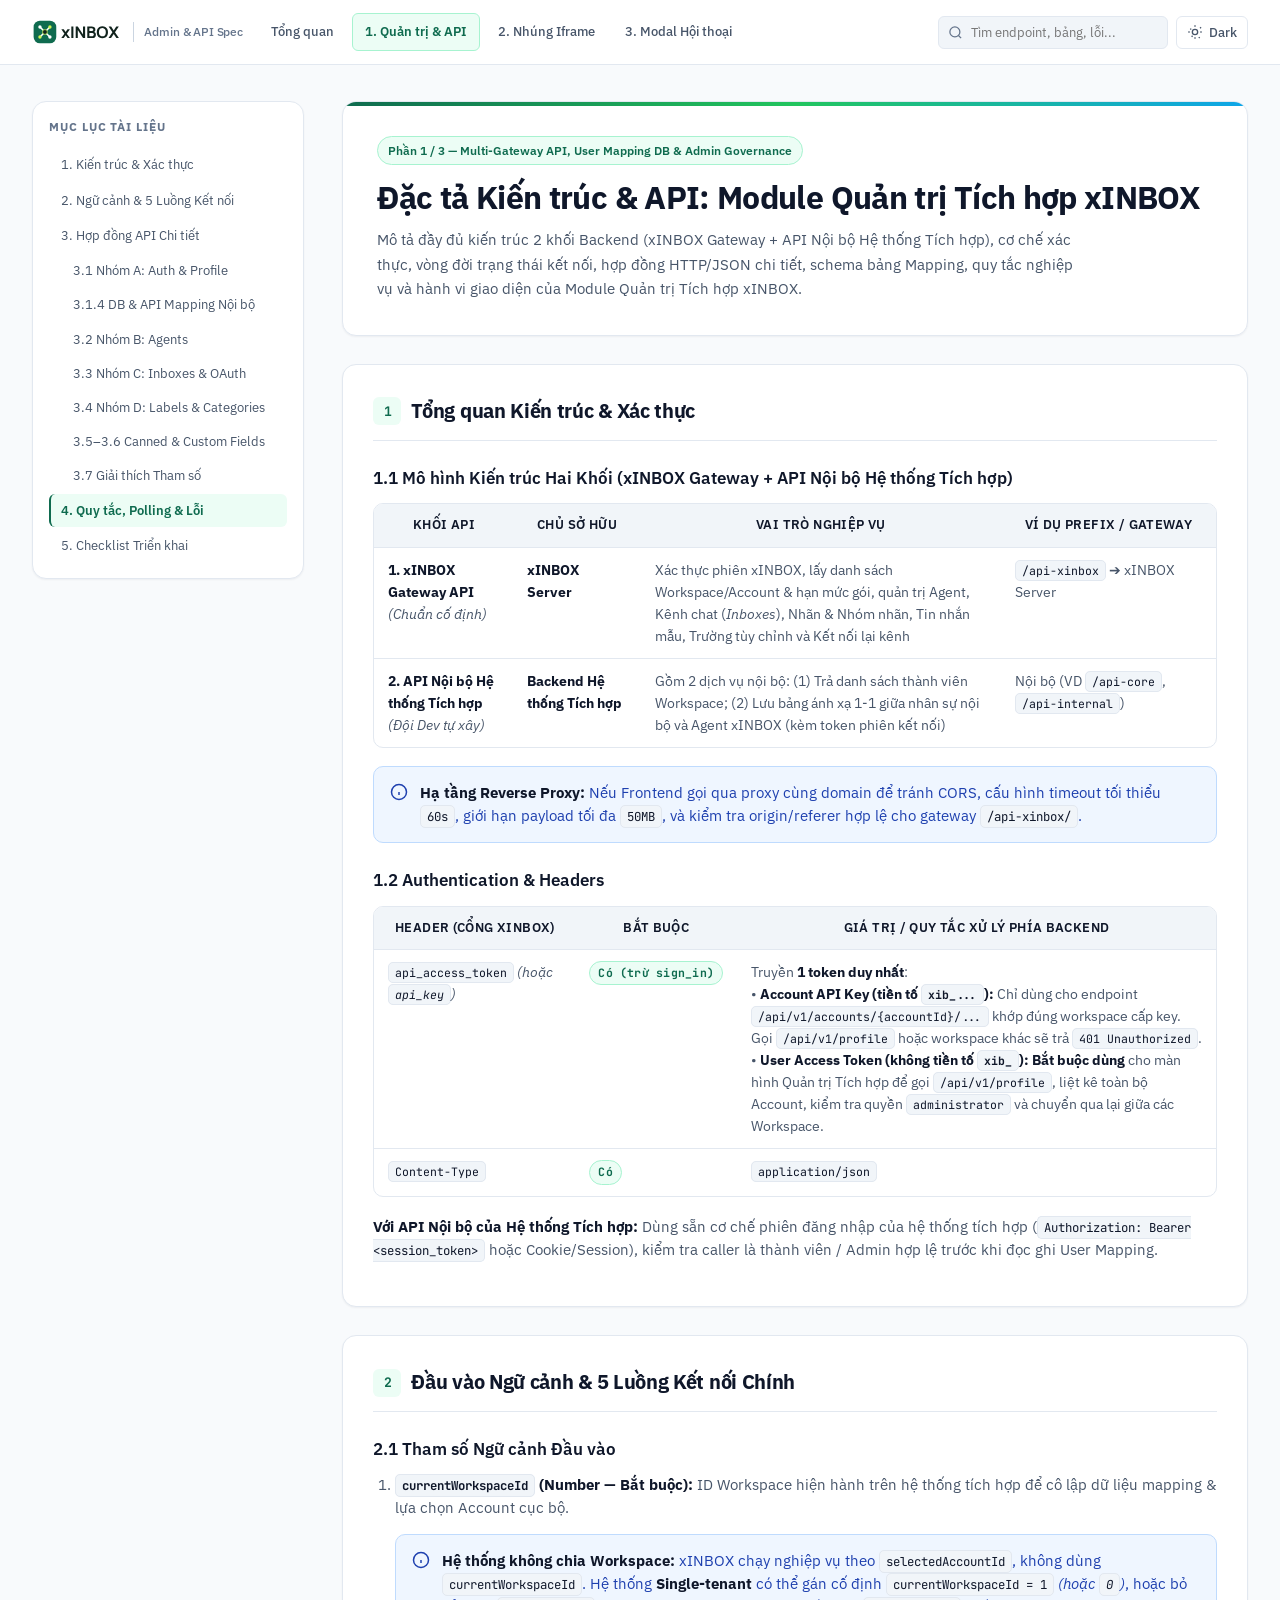
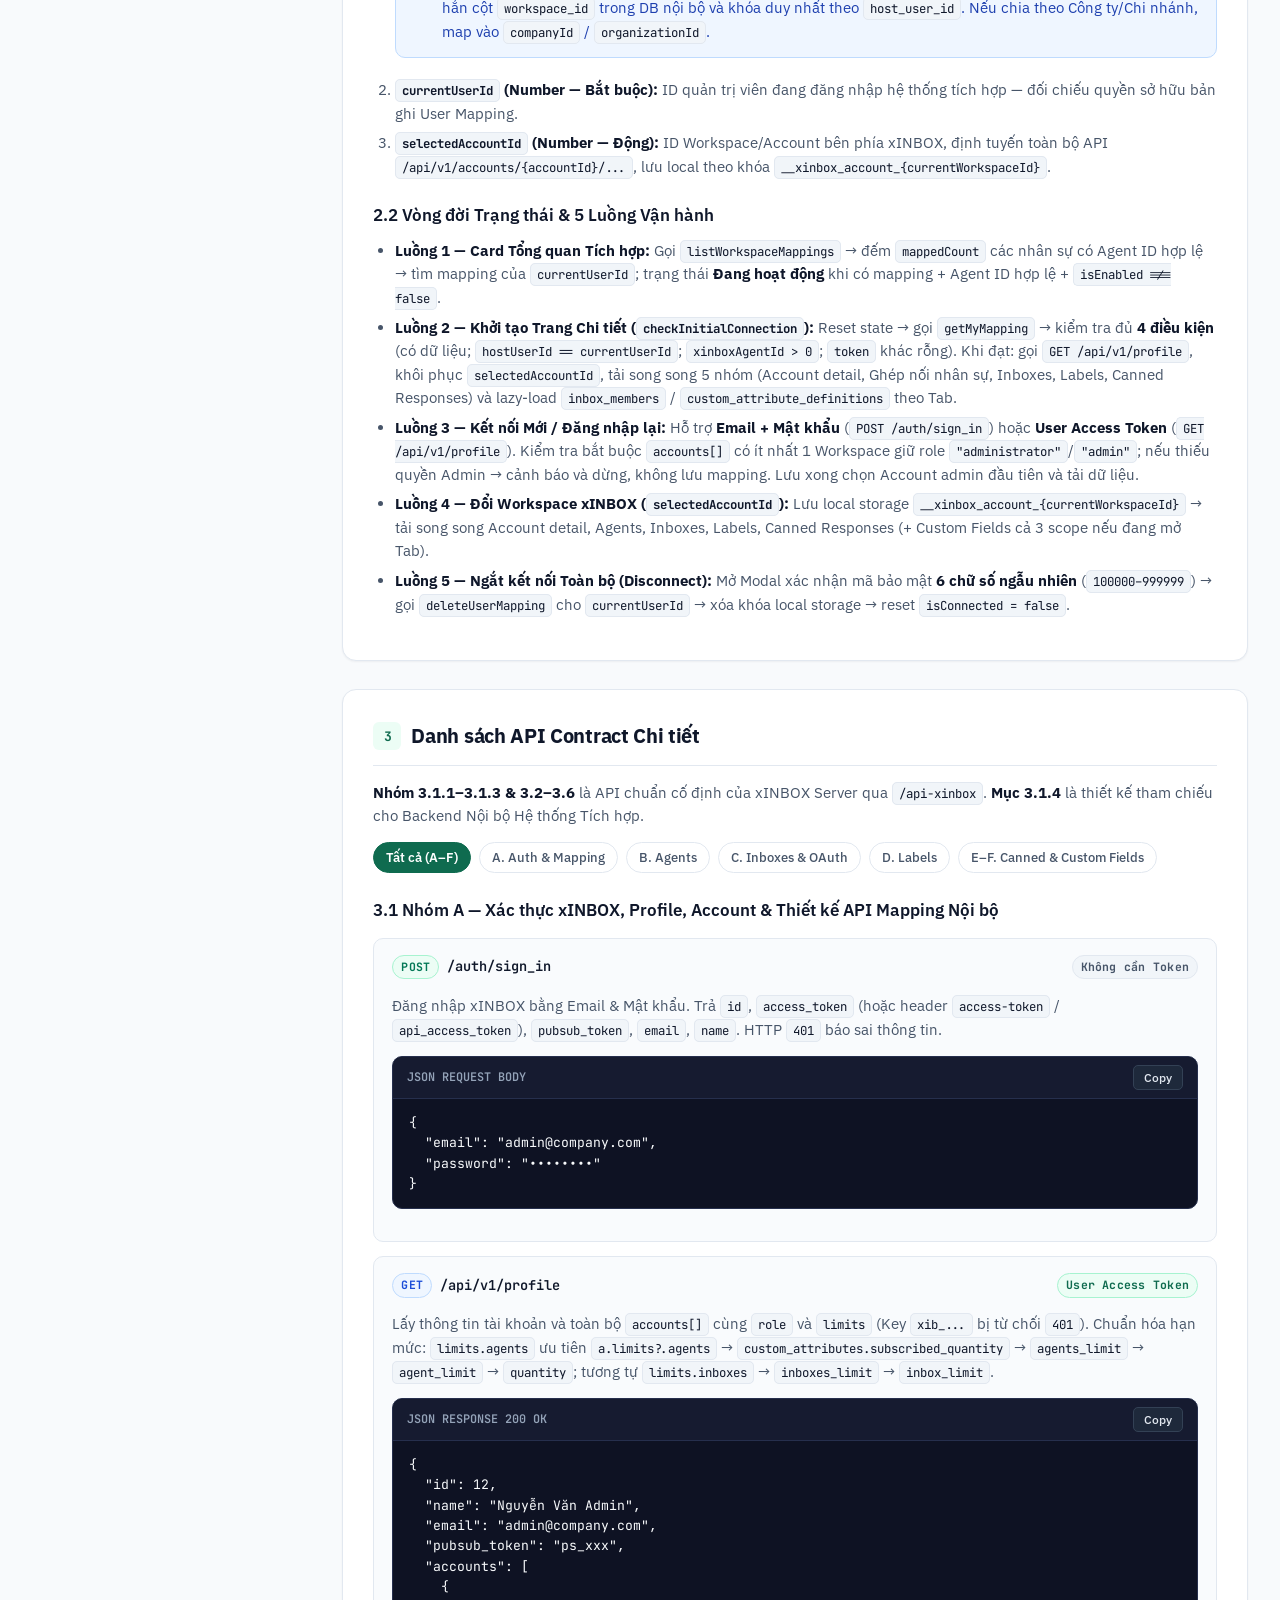
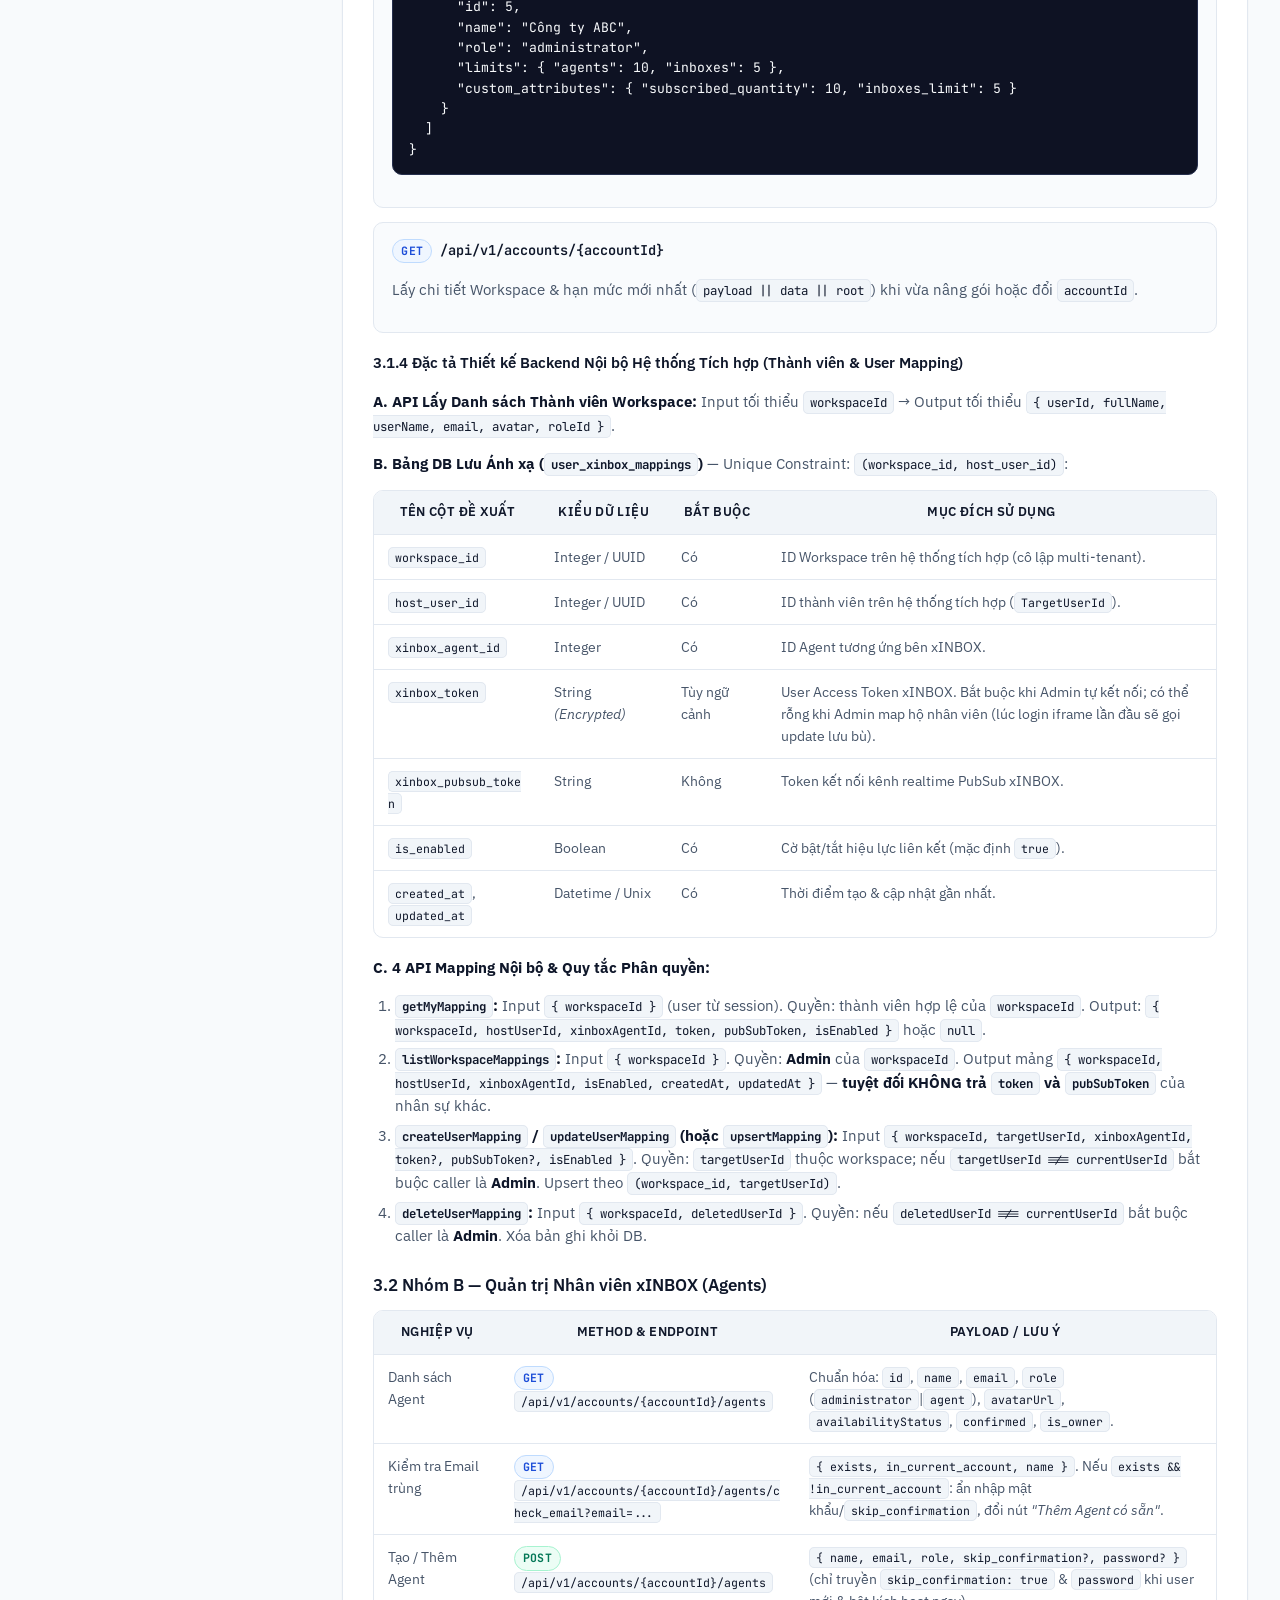
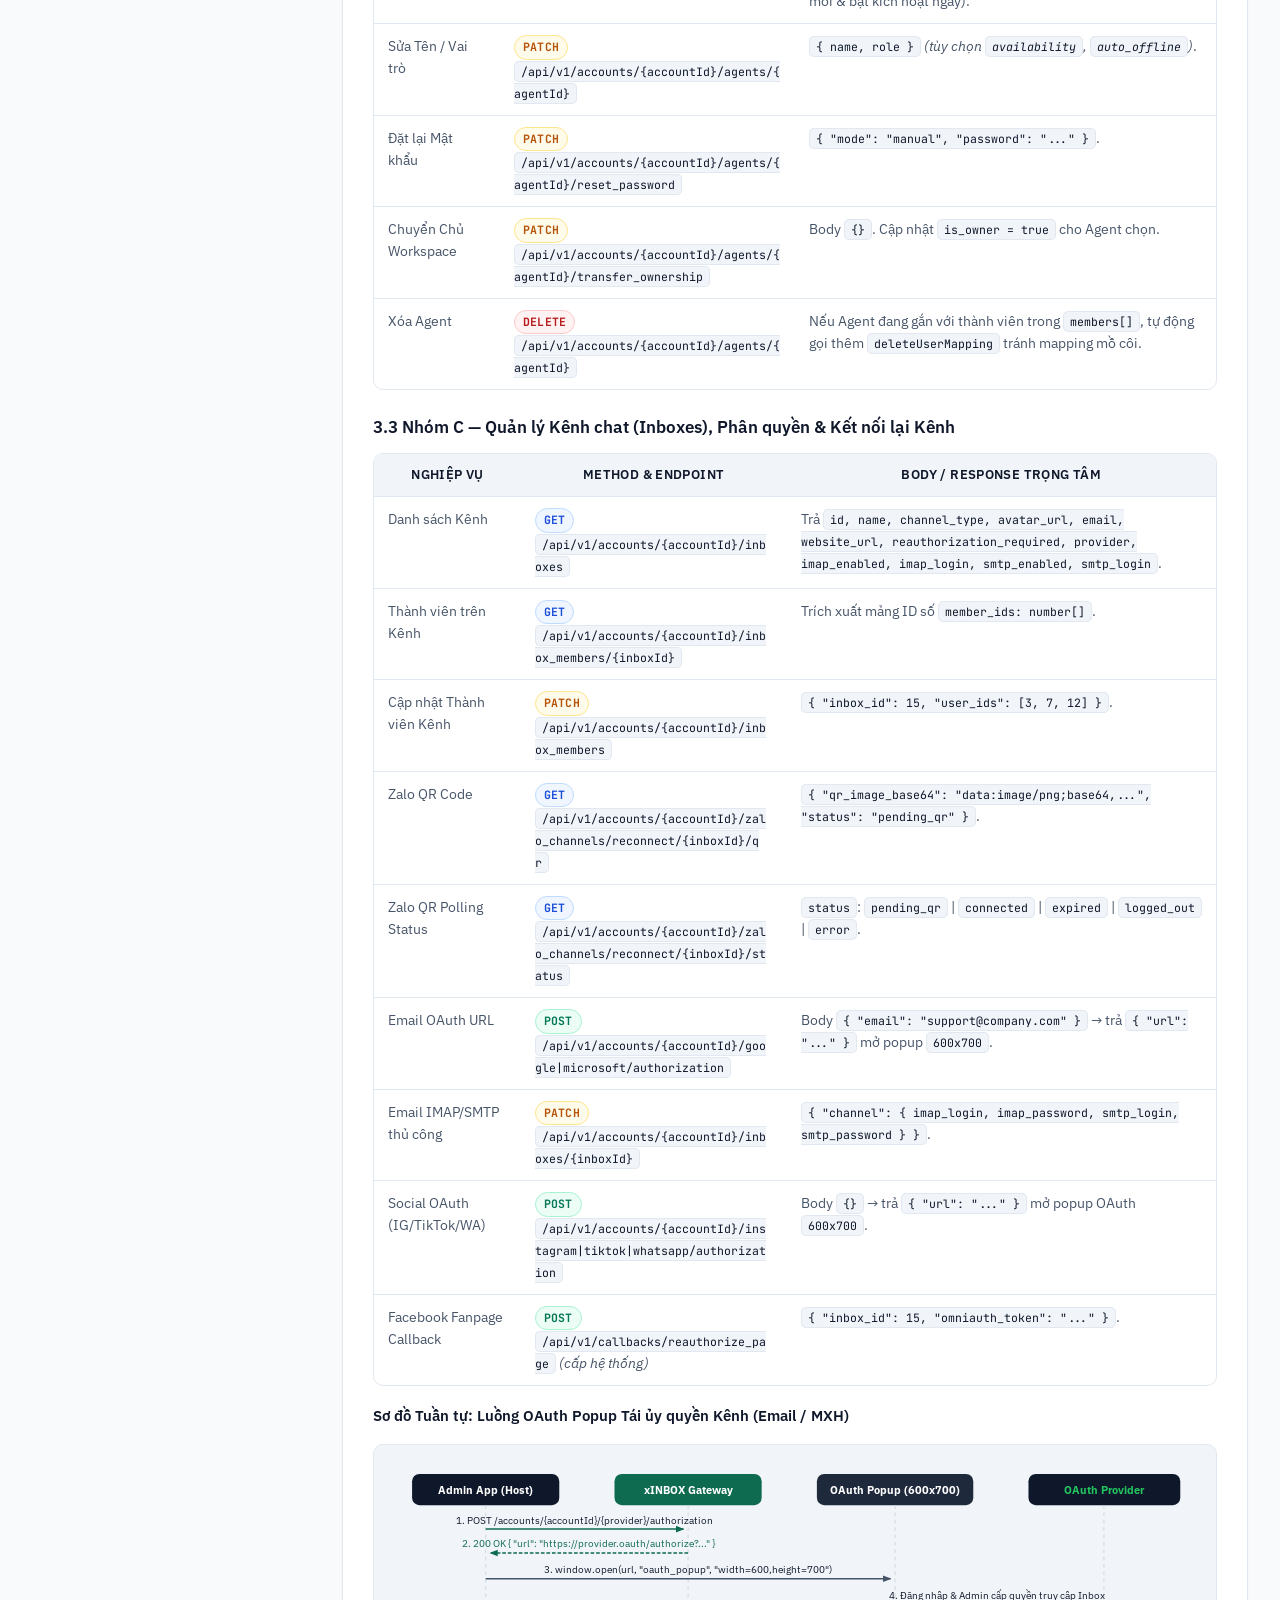
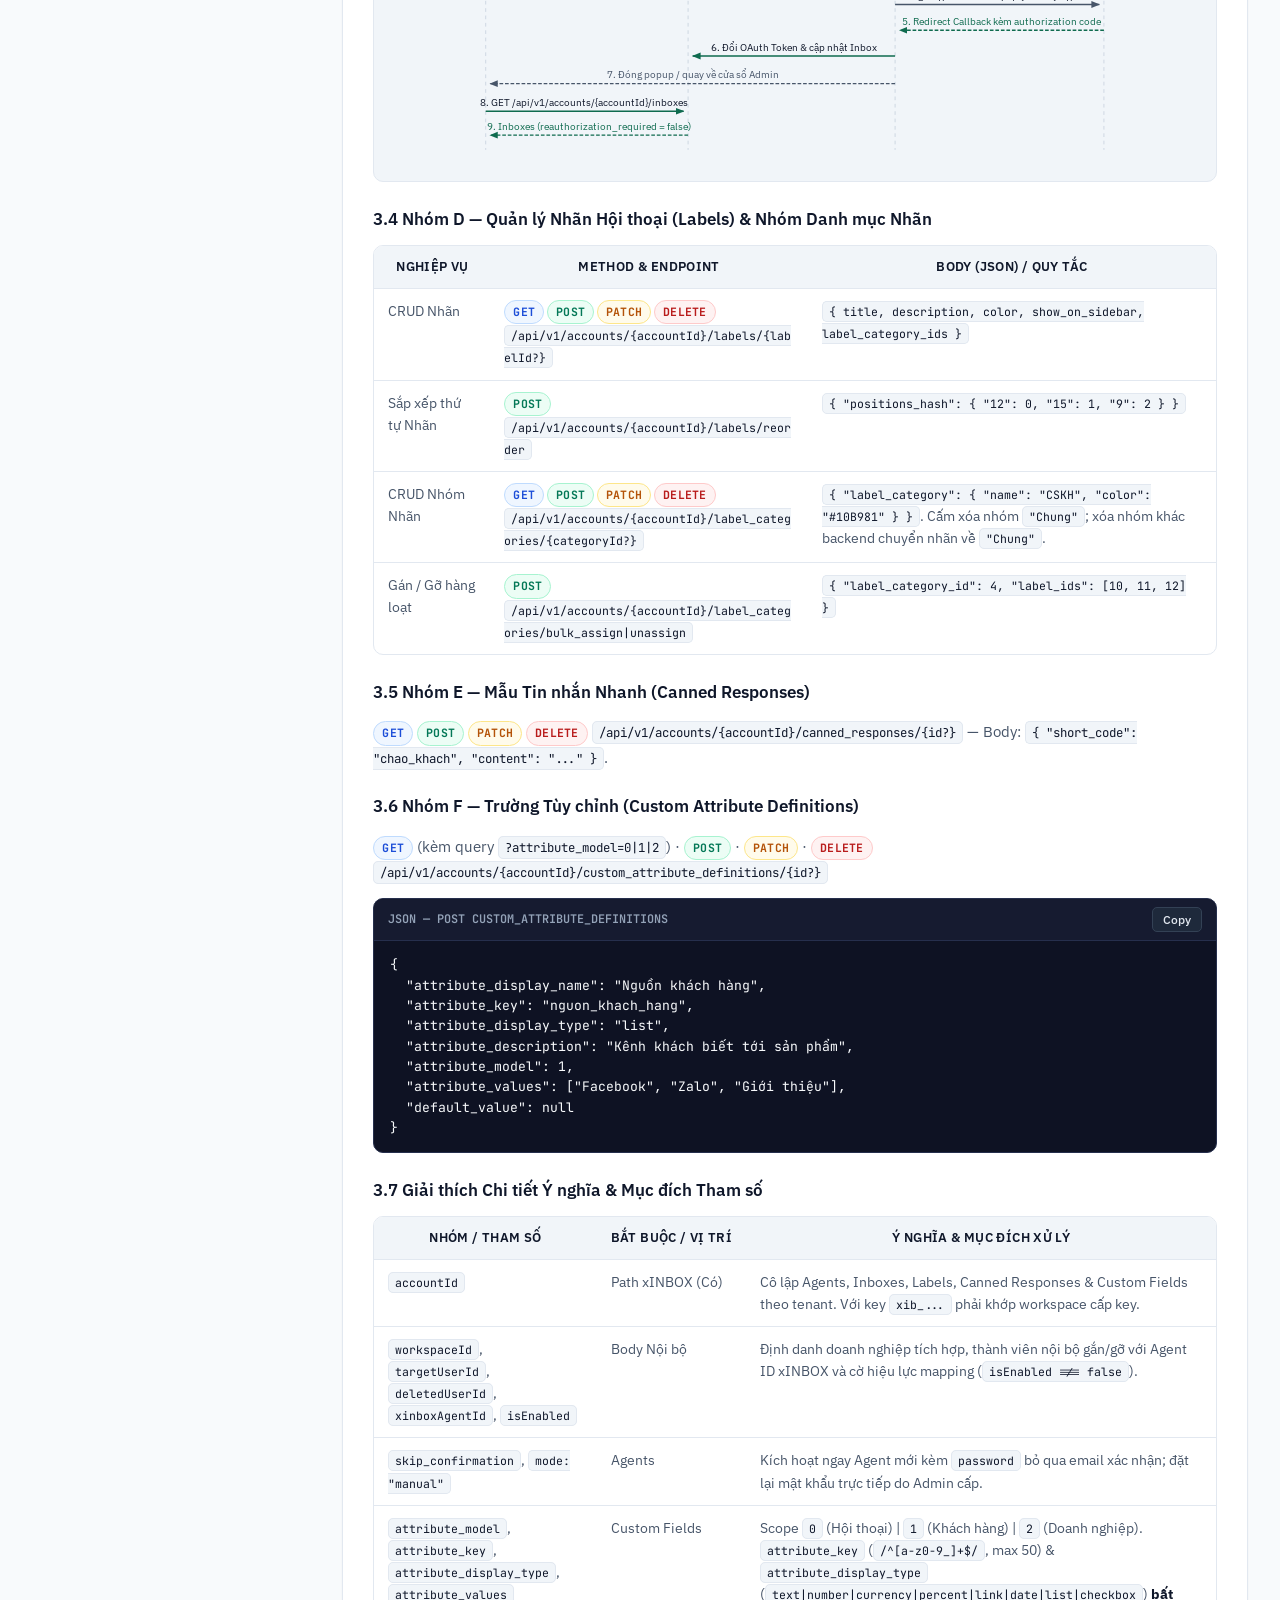
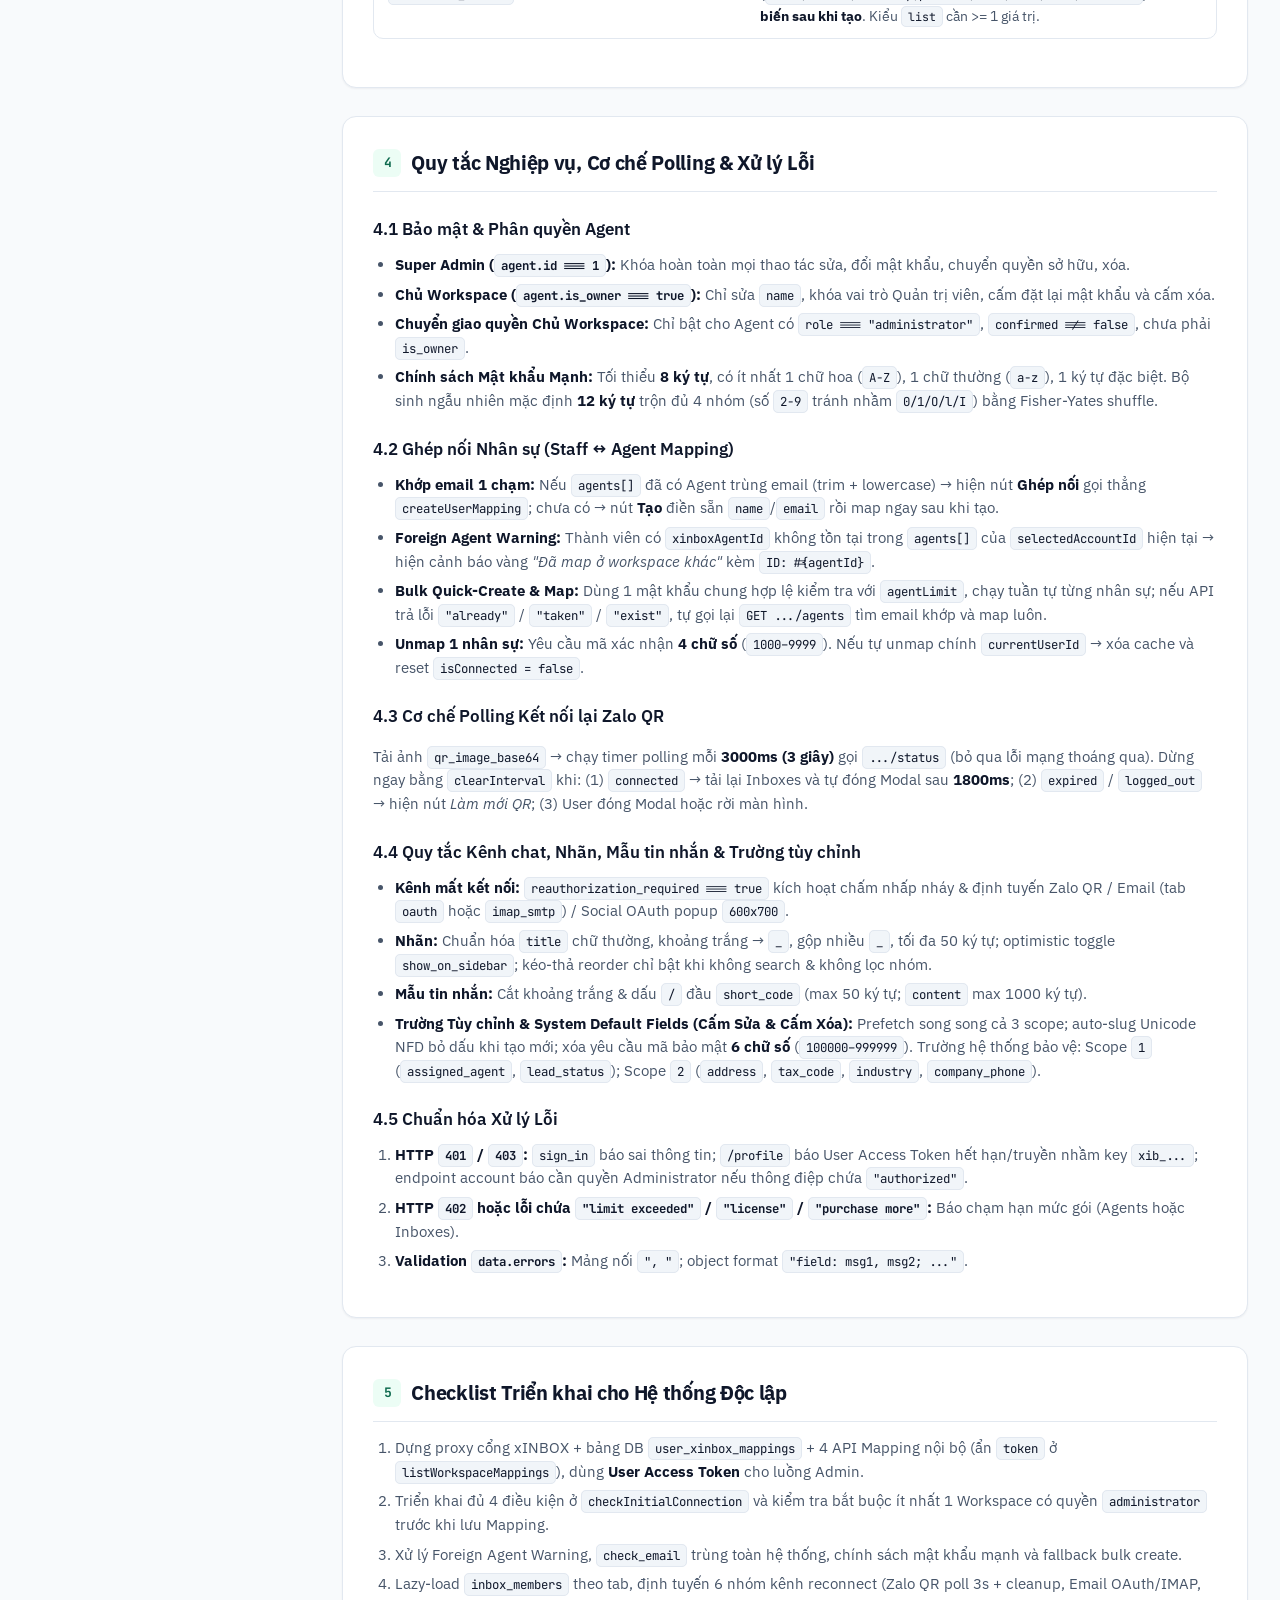
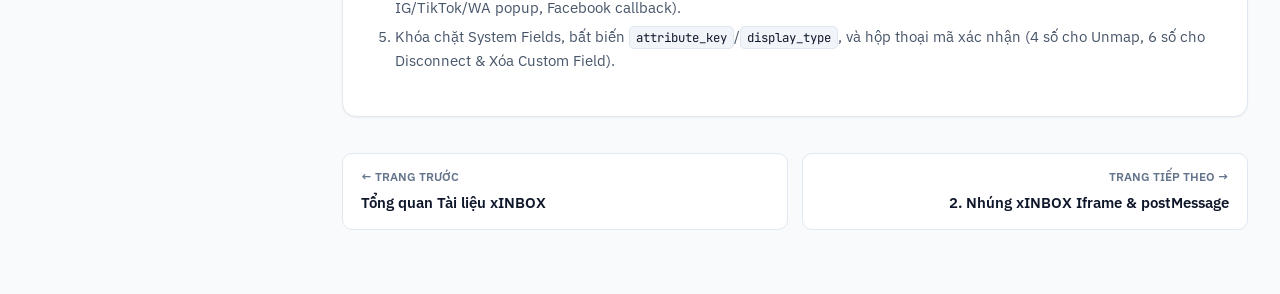
==== admin-integration.html @ 835be3a0 "docs: publish xINBOX integration HTML docs and GitHub Pages workflow" ====
<!DOCTYPE html>
<html lang="vi" data-theme="light">
<head>
  <meta charset="UTF-8" />
  <meta name="viewport" content="width=device-width, initial-scale=1.0" />
  <title>1. Quản trị Tích hợp xINBOX &amp; API Nội bộ — xINBOX Docs</title>
  <link rel="icon" type="image/svg+xml" href="./assets/logos/favicon.svg" />
  <link rel="preconnect" href="https://fonts.googleapis.com" />
  <link rel="preconnect" href="https://fonts.gstatic.com" crossorigin />
  <link href="https://fonts.googleapis.com/css2?family=IBM+Plex+Sans:wght@400;500;600;700&family=JetBrains+Mono:wght@400;500;600;700&display=swap" rel="stylesheet" />
  <link rel="stylesheet" href="./assets/docs.css" />
</head>
<body>
  <a class="skip-link" href="#main-content">Chuyển tới nội dung chính</a>

  <header class="topbar">
    <div class="topbar-inner">
      <a href="./index.html" class="brand" aria-label="xINBOX Integration Docs">
        <img src="./assets/logos/lockup-horizontal-ink.svg" alt="xINBOX" class="brand-logo brand-logo-light" />
        <img src="./assets/logos/lockup-horizontal-white.svg" alt="xINBOX" class="brand-logo brand-logo-dark" />
        <span class="brand-sub">Admin &amp; API Spec</span>
      </a>

      <nav class="nav-tabs" aria-label="Điều hướng tài liệu">
        <a href="./index.html" class="nav-tab">Tổng quan</a>
        <a href="./admin-integration.html" class="nav-tab is-active" aria-current="page">1. Quản trị &amp; API</a>
        <a href="./iframe-embed.html" class="nav-tab">2. Nhúng Iframe</a>
        <a href="./contact-modal.html" class="nav-tab">3. Modal Hội thoại</a>
      </nav>

      <div class="topbar-actions">
        <button id="mobileTocBtn" class="icon-btn mobile-toc-btn" type="button" aria-expanded="false" aria-controls="tocSidebar">Mục lục</button>
        <div class="search-box">
          <svg viewBox="0 0 24 24" fill="none" stroke="currentColor" stroke-width="2" aria-hidden="true"><circle cx="11" cy="11" r="8"/><path d="m21 21-4.3-4.3"/></svg>
          <input id="docSearch" class="search-input" type="search" placeholder="Tìm endpoint, bảng, lỗi..." aria-label="Tìm nhanh trong trang" />
        </div>
        <button id="themeToggle" class="icon-btn" type="button" aria-pressed="false" aria-label="Chuyển chế độ sáng tối">
          <svg viewBox="0 0 24 24" fill="none" stroke="currentColor" stroke-width="2" aria-hidden="true"><circle cx="12" cy="12" r="4"/><path d="M12 2v2M12 20v2m-7.07-15.07 1.41 1.41m11.32 11.32 1.41 1.41M2 12h2m16 0h2m-15.07 7.07 1.41-1.41m11.32-11.32 1.41-1.41"/></svg>
          <span class="theme-label">Dark</span>
        </button>
      </div>
    </div>
  </header>

  <div class="shell">
    <aside id="tocSidebar" class="toc-sidebar" aria-label="Mục lục trang">
      <p class="toc-title">Mục lục Tài liệu</p>
      <ul class="toc-list">
        <li><a class="toc-link is-active" href="#sec-arch">1. Kiến trúc &amp; Xác thực</a></li>
        <li><a class="toc-link" href="#sec-lifecycle">2. Ngữ cảnh &amp; 5 Luồng Kết nối</a></li>
        <li><a class="toc-link" href="#sec-contracts">3. Hợp đồng API Chi tiết</a></li>
        <li><a class="toc-link is-sub" href="#sec-group-a">3.1 Nhóm A: Auth &amp; Profile</a></li>
        <li><a class="toc-link is-sub" href="#sec-internal-api">3.1.4 DB &amp; API Mapping Nội bộ</a></li>
        <li><a class="toc-link is-sub" href="#sec-group-b">3.2 Nhóm B: Agents</a></li>
        <li><a class="toc-link is-sub" href="#sec-group-c">3.3 Nhóm C: Inboxes &amp; OAuth</a></li>
        <li><a class="toc-link is-sub" href="#sec-group-d">3.4 Nhóm D: Labels &amp; Categories</a></li>
        <li><a class="toc-link is-sub" href="#sec-group-ef">3.5–3.6 Canned &amp; Custom Fields</a></li>
        <li><a class="toc-link is-sub" href="#sec-param-guide">3.7 Giải thích Tham số</a></li>
        <li><a class="toc-link" href="#sec-rules">4. Quy tắc, Polling &amp; Lỗi</a></li>
        <li><a class="toc-link" href="#sec-checklist">5. Checklist Triển khai</a></li>
      </ul>
    </aside>

    <main id="main-content" class="doc-main">
      <section class="hero-card">
        <span class="hero-eyebrow">Phần 1 / 3 — Multi-Gateway API, User Mapping DB &amp; Admin Governance</span>
        <h1 class="hero-title">Đặc tả Kiến trúc &amp; API: Module Quản trị Tích hợp xINBOX</h1>
        <p class="hero-desc">
          Mô tả đầy đủ kiến trúc 2 khối Backend (xINBOX Gateway + API Nội bộ Hệ thống Tích hợp), cơ chế xác thực, vòng đời trạng thái kết nối, hợp đồng HTTP/JSON chi tiết, schema bảng Mapping, quy tắc nghiệp vụ và hành vi giao diện của Module Quản trị Tích hợp xINBOX.
        </p>
      </section>

      <div id="emptySearch" class="empty-search is-hidden">Không tìm thấy mục nào khớp từ khóa tìm kiếm.</div>

      <section id="sec-arch" class="doc-section" data-searchable>
        <h2><span class="sec-num">1</span> Tổng quan Kiến trúc &amp; Xác thực</h2>

        <h3>1.1 Mô hình Kiến trúc Hai Khối (xINBOX Gateway + API Nội bộ Hệ thống Tích hợp)</h3>
        <div class="table-wrap">
          <table>
            <thead>
              <tr>
                <th>Khối API</th>
                <th>Chủ sở hữu</th>
                <th>Vai trò nghiệp vụ</th>
                <th>Ví dụ Prefix / Gateway</th>
              </tr>
            </thead>
            <tbody>
              <tr>
                <td><strong>1. xINBOX Gateway API</strong> <em>(Chuẩn cố định)</em></td>
                <td><strong>xINBOX Server</strong></td>
                <td>Xác thực phiên xINBOX, lấy danh sách Workspace/Account &amp; hạn mức gói, quản trị Agent, Kênh chat (<em>Inboxes</em>), Nhãn &amp; Nhóm nhãn, Tin nhắn mẫu, Trường tùy chỉnh và Kết nối lại kênh</td>
                <td><code>/api-xinbox</code> ➔ xINBOX Server</td>
              </tr>
              <tr>
                <td><strong>2. API Nội bộ Hệ thống Tích hợp</strong> <em>(Đội Dev tự xây)</em></td>
                <td><strong>Backend Hệ thống Tích hợp</strong></td>
                <td>Gồm 2 dịch vụ nội bộ: (1) Trả danh sách thành viên Workspace; (2) Lưu bảng ánh xạ 1-1 giữa nhân sự nội bộ và Agent xINBOX (kèm token phiên kết nối)</td>
                <td>Nội bộ (VD <code>/api-core</code>, <code>/api-internal</code>)</td>
              </tr>
            </tbody>
          </table>
        </div>
        <div class="callout callout-info">
          <svg class="callout-icon" width="18" height="18" viewBox="0 0 24 24" fill="none" stroke="currentColor" stroke-width="2" aria-hidden="true"><circle cx="12" cy="12" r="10"/><path d="M12 16v-4"/><path d="M12 8h.01"/></svg>
          <p><strong>Hạ tầng Reverse Proxy:</strong> Nếu Frontend gọi qua proxy cùng domain để tránh CORS, cấu hình timeout tối thiểu <code>60s</code>, giới hạn payload tối đa <code>50MB</code>, và kiểm tra origin/referer hợp lệ cho gateway <code>/api-xinbox/</code>.</p>
        </div>

        <h3>1.2 Authentication &amp; Headers</h3>
        <div class="table-wrap">
          <table>
            <thead>
              <tr>
                <th>Header (Cổng xINBOX)</th>
                <th>Bắt buộc</th>
                <th>Giá trị / Quy tắc xử lý phía Backend</th>
              </tr>
            </thead>
            <tbody>
              <tr>
                <td><code>api_access_token</code> <em>(hoặc <code>api_key</code>)</em></td>
                <td><span class="badge badge-required">Có (trừ sign_in)</span></td>
                <td>
                  Truyền <strong>1 token duy nhất</strong>:<br />
                  • <strong>Account API Key (tiền tố <code>xib_...</code>):</strong> Chỉ dùng cho endpoint <code>/api/v1/accounts/{accountId}/...</code> khớp đúng workspace cấp key. Gọi <code>/api/v1/profile</code> hoặc workspace khác sẽ trả <code>401 Unauthorized</code>.<br />
                  • <strong>User Access Token (không tiền tố <code>xib_</code>):</strong> <strong>Bắt buộc dùng</strong> cho màn hình Quản trị Tích hợp để gọi <code>/api/v1/profile</code>, liệt kê toàn bộ Account, kiểm tra quyền <code>administrator</code> và chuyển qua lại giữa các Workspace.
                </td>
              </tr>
              <tr>
                <td><code>Content-Type</code></td>
                <td><span class="badge badge-required">Có</span></td>
                <td><code>application/json</code></td>
              </tr>
            </tbody>
          </table>
        </div>
        <p><strong>Với API Nội bộ của Hệ thống Tích hợp:</strong> Dùng sẵn cơ chế phiên đăng nhập của hệ thống tích hợp (<code>Authorization: Bearer &lt;session_token&gt;</code> hoặc Cookie/Session), kiểm tra caller là thành viên / Admin hợp lệ trước khi đọc ghi User Mapping.</p>
      </section>

      <section id="sec-lifecycle" class="doc-section" data-searchable>
        <h2><span class="sec-num">2</span> Đầu vào Ngữ cảnh &amp; 5 Luồng Kết nối Chính</h2>

        <h3>2.1 Tham số Ngữ cảnh Đầu vào</h3>
        <ol>
          <li><strong><code>currentWorkspaceId</code> (Number — Bắt buộc):</strong> ID Workspace hiện hành trên hệ thống tích hợp để cô lập dữ liệu mapping &amp; lựa chọn Account cục bộ.
            <div class="callout callout-info">
              <svg class="callout-icon" width="18" height="18" viewBox="0 0 24 24" fill="none" stroke="currentColor" stroke-width="2" aria-hidden="true"><circle cx="12" cy="12" r="10"/><path d="M12 16v-4"/><path d="M12 8h.01"/></svg>
              <p><strong>Hệ thống không chia Workspace:</strong> xINBOX chạy nghiệp vụ theo <code>selectedAccountId</code>, không dùng <code>currentWorkspaceId</code>. Hệ thống <strong>Single-tenant</strong> có thể gán cố định <code>currentWorkspaceId = 1</code> <em>(hoặc <code>0</code>)</em>, hoặc bỏ hẳn cột <code>workspace_id</code> trong DB nội bộ và khóa duy nhất theo <code>host_user_id</code>. Nếu chia theo Công ty/Chi nhánh, map vào <code>companyId</code> / <code>organizationId</code>.</p>
            </div>
          </li>
          <li><strong><code>currentUserId</code> (Number — Bắt buộc):</strong> ID quản trị viên đang đăng nhập hệ thống tích hợp — đối chiếu quyền sở hữu bản ghi User Mapping.</li>
          <li><strong><code>selectedAccountId</code> (Number — Động):</strong> ID Workspace/Account bên phía xINBOX, định tuyến toàn bộ API <code>/api/v1/accounts/{accountId}/...</code>, lưu local theo khóa <code>__xinbox_account_{currentWorkspaceId}</code>.</li>
        </ol>

        <h3>2.2 Vòng đời Trạng thái &amp; 5 Luồng Vận hành</h3>
        <ul>
          <li><strong>Luồng 1 — Card Tổng quan Tích hợp:</strong> Gọi <code>listWorkspaceMappings</code> → đếm <code>mappedCount</code> các nhân sự có Agent ID hợp lệ → tìm mapping của <code>currentUserId</code>; trạng thái <strong>Đang hoạt động</strong> khi có mapping + Agent ID hợp lệ + <code>isEnabled !== false</code>.</li>
          <li><strong>Luồng 2 — Khởi tạo Trang Chi tiết (<code>checkInitialConnection</code>):</strong> Reset state → gọi <code>getMyMapping</code> → kiểm tra đủ <strong>4 điều kiện</strong> (có dữ liệu; <code>hostUserId == currentUserId</code>; <code>xinboxAgentId &gt; 0</code>; <code>token</code> khác rỗng). Khi đạt: gọi <code>GET /api/v1/profile</code>, khôi phục <code>selectedAccountId</code>, tải song song 5 nhóm (Account detail, Ghép nối nhân sự, Inboxes, Labels, Canned Responses) và lazy-load <code>inbox_members</code> / <code>custom_attribute_definitions</code> theo Tab.</li>
          <li><strong>Luồng 3 — Kết nối Mới / Đăng nhập lại:</strong> Hỗ trợ <strong>Email + Mật khẩu</strong> (<code>POST /auth/sign_in</code>) hoặc <strong>User Access Token</strong> (<code>GET /api/v1/profile</code>). Kiểm tra bắt buộc <code>accounts[]</code> có ít nhất 1 Workspace giữ role <code>"administrator"</code>/<code>"admin"</code>; nếu thiếu quyền Admin → cảnh báo và dừng, không lưu mapping. Lưu xong chọn Account admin đầu tiên và tải dữ liệu.</li>
          <li><strong>Luồng 4 — Đổi Workspace xINBOX (<code>selectedAccountId</code>):</strong> Lưu local storage <code>__xinbox_account_{currentWorkspaceId}</code> → tải song song Account detail, Agents, Inboxes, Labels, Canned Responses (+ Custom Fields cả 3 scope nếu đang mở Tab).</li>
          <li><strong>Luồng 5 — Ngắt kết nối Toàn bộ (Disconnect):</strong> Mở Modal xác nhận mã bảo mật <strong>6 chữ số ngẫu nhiên</strong> (<code>100000–999999</code>) → gọi <code>deleteUserMapping</code> cho <code>currentUserId</code> → xóa khóa local storage → reset <code>isConnected = false</code>.</li>
        </ul>
      </section>

      <section id="sec-contracts" class="doc-section">
        <h2><span class="sec-num">3</span> Danh sách API Contract Chi tiết</h2>
        <p><strong>Nhóm 3.1.1–3.1.3 &amp; 3.2–3.6</strong> là API chuẩn cố định của xINBOX Server qua <code>/api-xinbox</code>. <strong>Mục 3.1.4</strong> là thiết kế tham chiếu cho Backend Nội bộ Hệ thống Tích hợp.</p>

        <div class="filter-bar" data-filter-group="api-groups">
          <button class="filter-pill is-active" type="button" data-filter-val="all">Tất cả (A–F)</button>
          <button class="filter-pill" type="button" data-filter-val="ga">A. Auth &amp; Mapping</button>
          <button class="filter-pill" type="button" data-filter-val="gb">B. Agents</button>
          <button class="filter-pill" type="button" data-filter-val="gc">C. Inboxes &amp; OAuth</button>
          <button class="filter-pill" type="button" data-filter-val="gd">D. Labels</button>
          <button class="filter-pill" type="button" data-filter-val="gef">E–F. Canned &amp; Custom Fields</button>
        </div>

        <div id="sec-group-a" data-searchable data-filter-item="api-groups" data-filter-cat="ga">
          <h3>3.1 Nhóm A — Xác thực xINBOX, Profile, Account &amp; Thiết kế API Mapping Nội bộ</h3>

          <div class="endpoint-card">
            <div class="endpoint-head">
              <div class="endpoint-route"><span class="badge badge-post">POST</span><span class="endpoint-path">/auth/sign_in</span></div>
              <span class="badge badge-neutral">Không cần Token</span>
            </div>
            <p>Đăng nhập xINBOX bằng Email &amp; Mật khẩu. Trả <code>id</code>, <code>access_token</code> (hoặc header <code>access-token</code> / <code>api_access_token</code>), <code>pubsub_token</code>, <code>email</code>, <code>name</code>. HTTP <code>401</code> báo sai thông tin.</p>
            <div class="code-block">
              <div class="code-header"><span class="code-lang">JSON Request Body</span><button class="copy-btn" type="button">Copy</button></div>
              <pre><code>{
  "email": "admin@company.com",
  "password": "••••••••"
}</code></pre>
            </div>
          </div>

          <div class="endpoint-card">
            <div class="endpoint-head">
              <div class="endpoint-route"><span class="badge badge-get">GET</span><span class="endpoint-path">/api/v1/profile</span></div>
              <span class="badge badge-required">User Access Token</span>
            </div>
            <p>Lấy thông tin tài khoản và toàn bộ <code>accounts[]</code> cùng <code>role</code> và <code>limits</code> (Key <code>xib_...</code> bị từ chối <code>401</code>). Chuẩn hóa hạn mức: <code>limits.agents</code> ưu tiên <code>a.limits?.agents</code> → <code>custom_attributes.subscribed_quantity</code> → <code>agents_limit</code> → <code>agent_limit</code> → <code>quantity</code>; tương tự <code>limits.inboxes</code> → <code>inboxes_limit</code> → <code>inbox_limit</code>.</p>
            <div class="code-block">
              <div class="code-header"><span class="code-lang">JSON Response 200 OK</span><button class="copy-btn" type="button">Copy</button></div>
              <pre><code>{
  "id": 12,
  "name": "Nguyễn Văn Admin",
  "email": "admin@company.com",
  "pubsub_token": "ps_xxx",
  "accounts": [
    {
      "id": 5,
      "name": "Công ty ABC",
      "role": "administrator",
      "limits": { "agents": 10, "inboxes": 5 },
      "custom_attributes": { "subscribed_quantity": 10, "inboxes_limit": 5 }
    }
  ]
}</code></pre>
            </div>
          </div>

          <div class="endpoint-card">
            <div class="endpoint-head">
              <div class="endpoint-route"><span class="badge badge-get">GET</span><span class="endpoint-path">/api/v1/accounts/{accountId}</span></div>
            </div>
            <p>Lấy chi tiết Workspace &amp; hạn mức mới nhất (<code>payload || data || root</code>) khi vừa nâng gói hoặc đổi <code>accountId</code>.</p>
          </div>

          <h4 id="sec-internal-api">3.1.4 Đặc tả Thiết kế Backend Nội bộ Hệ thống Tích hợp (Thành viên &amp; User Mapping)</h4>
          <p><strong>A. API Lấy Danh sách Thành viên Workspace:</strong> Input tối thiểu <code>workspaceId</code> → Output tối thiểu <code>{ userId, fullName, userName, email, avatar, roleId }</code>.</p>
          <p><strong>B. Bảng DB Lưu Ánh xạ (<code>user_xinbox_mappings</code>)</strong> — Unique Constraint: <code>(workspace_id, host_user_id)</code>:</p>
          <div class="table-wrap">
            <table>
              <thead>
                <tr><th>Tên cột đề xuất</th><th>Kiểu dữ liệu</th><th>Bắt buộc</th><th>Mục đích sử dụng</th></tr>
              </thead>
              <tbody>
                <tr><td><code>workspace_id</code></td><td>Integer / UUID</td><td>Có</td><td>ID Workspace trên hệ thống tích hợp (cô lập multi-tenant).</td></tr>
                <tr><td><code>host_user_id</code></td><td>Integer / UUID</td><td>Có</td><td>ID thành viên trên hệ thống tích hợp (<code>TargetUserId</code>).</td></tr>
                <tr><td><code>xinbox_agent_id</code></td><td>Integer</td><td>Có</td><td>ID Agent tương ứng bên xINBOX.</td></tr>
                <tr><td><code>xinbox_token</code></td><td>String <em>(Encrypted)</em></td><td>Tùy ngữ cảnh</td><td>User Access Token xINBOX. Bắt buộc khi Admin tự kết nối; có thể rỗng khi Admin map hộ nhân viên (lúc login iframe lần đầu sẽ gọi update lưu bù).</td></tr>
                <tr><td><code>xinbox_pubsub_token</code></td><td>String</td><td>Không</td><td>Token kết nối kênh realtime PubSub xINBOX.</td></tr>
                <tr><td><code>is_enabled</code></td><td>Boolean</td><td>Có</td><td>Cờ bật/tắt hiệu lực liên kết (mặc định <code>true</code>).</td></tr>
                <tr><td><code>created_at</code>, <code>updated_at</code></td><td>Datetime / Unix</td><td>Có</td><td>Thời điểm tạo &amp; cập nhật gần nhất.</td></tr>
              </tbody>
            </table>
          </div>
          <p><strong>C. 4 API Mapping Nội bộ &amp; Quy tắc Phân quyền:</strong></p>
          <ol>
            <li><strong><code>getMyMapping</code>:</strong> Input <code>{ workspaceId }</code> (user từ session). Quyền: thành viên hợp lệ của <code>workspaceId</code>. Output: <code>{ workspaceId, hostUserId, xinboxAgentId, token, pubSubToken, isEnabled }</code> hoặc <code>null</code>.</li>
            <li><strong><code>listWorkspaceMappings</code>:</strong> Input <code>{ workspaceId }</code>. Quyền: <strong>Admin</strong> của <code>workspaceId</code>. Output mảng <code>{ workspaceId, hostUserId, xinboxAgentId, isEnabled, createdAt, updatedAt }</code> — <strong>tuyệt đối KHÔNG trả <code>token</code> và <code>pubSubToken</code></strong> của nhân sự khác.</li>
            <li><strong><code>createUserMapping</code> / <code>updateUserMapping</code> (hoặc <code>upsertMapping</code>):</strong> Input <code>{ workspaceId, targetUserId, xinboxAgentId, token?, pubSubToken?, isEnabled }</code>. Quyền: <code>targetUserId</code> thuộc workspace; nếu <code>targetUserId !== currentUserId</code> bắt buộc caller là <strong>Admin</strong>. Upsert theo <code>(workspace_id, targetUserId)</code>.</li>
            <li><strong><code>deleteUserMapping</code>:</strong> Input <code>{ workspaceId, deletedUserId }</code>. Quyền: nếu <code>deletedUserId !== currentUserId</code> bắt buộc caller là <strong>Admin</strong>. Xóa bản ghi khỏi DB.</li>
          </ol>
        </div>

        <div id="sec-group-b" data-searchable data-filter-item="api-groups" data-filter-cat="gb">
          <h3>3.2 Nhóm B — Quản trị Nhân viên xINBOX (Agents)</h3>
          <div class="table-wrap">
            <table>
              <thead><tr><th>Nghiệp vụ</th><th>Method &amp; Endpoint</th><th>Payload / Lưu ý</th></tr></thead>
              <tbody>
                <tr><td>Danh sách Agent</td><td><span class="badge badge-get">GET</span> <code>/api/v1/accounts/{accountId}/agents</code></td><td>Chuẩn hóa: <code>id</code>, <code>name</code>, <code>email</code>, <code>role</code> (<code>administrator</code>|<code>agent</code>), <code>avatarUrl</code>, <code>availabilityStatus</code>, <code>confirmed</code>, <code>is_owner</code>.</td></tr>
                <tr><td>Kiểm tra Email trùng</td><td><span class="badge badge-get">GET</span> <code>/api/v1/accounts/{accountId}/agents/check_email?email=...</code></td><td><code>{ exists, in_current_account, name }</code>. Nếu <code>exists &amp;&amp; !in_current_account</code>: ẩn nhập mật khẩu/<code>skip_confirmation</code>, đổi nút <em>"Thêm Agent có sẵn"</em>.</td></tr>
                <tr><td>Tạo / Thêm Agent</td><td><span class="badge badge-post">POST</span> <code>/api/v1/accounts/{accountId}/agents</code></td><td><code>{ name, email, role, skip_confirmation?, password? }</code> (chỉ truyền <code>skip_confirmation: true</code> &amp; <code>password</code> khi user mới &amp; bật kích hoạt ngay).</td></tr>
                <tr><td>Sửa Tên / Vai trò</td><td><span class="badge badge-patch">PATCH</span> <code>/api/v1/accounts/{accountId}/agents/{agentId}</code></td><td><code>{ name, role }</code> <em>(tùy chọn <code>availability</code>, <code>auto_offline</code>)</em>.</td></tr>
                <tr><td>Đặt lại Mật khẩu</td><td><span class="badge badge-patch">PATCH</span> <code>/api/v1/accounts/{accountId}/agents/{agentId}/reset_password</code></td><td><code>{ "mode": "manual", "password": "..." }</code>.</td></tr>
                <tr><td>Chuyển Chủ Workspace</td><td><span class="badge badge-patch">PATCH</span> <code>/api/v1/accounts/{accountId}/agents/{agentId}/transfer_ownership</code></td><td>Body <code>{}</code>. Cập nhật <code>is_owner = true</code> cho Agent chọn.</td></tr>
                <tr><td>Xóa Agent</td><td><span class="badge badge-delete">DELETE</span> <code>/api/v1/accounts/{accountId}/agents/{agentId}</code></td><td>Nếu Agent đang gắn với thành viên trong <code>members[]</code>, tự động gọi thêm <code>deleteUserMapping</code> tránh mapping mồ côi.</td></tr>
              </tbody>
            </table>
          </div>
        </div>

        <div id="sec-group-c" data-searchable data-filter-item="api-groups" data-filter-cat="gc">
          <h3>3.3 Nhóm C — Quản lý Kênh chat (Inboxes), Phân quyền &amp; Kết nối lại Kênh</h3>
          <div class="table-wrap">
            <table>
              <thead><tr><th>Nghiệp vụ</th><th>Method &amp; Endpoint</th><th>Body / Response trọng tâm</th></tr></thead>
              <tbody>
                <tr><td>Danh sách Kênh</td><td><span class="badge badge-get">GET</span> <code>/api/v1/accounts/{accountId}/inboxes</code></td><td>Trả <code>id, name, channel_type, avatar_url, email, website_url, reauthorization_required, provider, imap_enabled, imap_login, smtp_enabled, smtp_login</code>.</td></tr>
                <tr><td>Thành viên trên Kênh</td><td><span class="badge badge-get">GET</span> <code>/api/v1/accounts/{accountId}/inbox_members/{inboxId}</code></td><td>Trích xuất mảng ID số <code>member_ids: number[]</code>.</td></tr>
                <tr><td>Cập nhật Thành viên Kênh</td><td><span class="badge badge-patch">PATCH</span> <code>/api/v1/accounts/{accountId}/inbox_members</code></td><td><code>{ "inbox_id": 15, "user_ids": [3, 7, 12] }</code>.</td></tr>
                <tr><td>Zalo QR Code</td><td><span class="badge badge-get">GET</span> <code>/api/v1/accounts/{accountId}/zalo_channels/reconnect/{inboxId}/qr</code></td><td><code>{ "qr_image_base64": "data:image/png;base64,...", "status": "pending_qr" }</code>.</td></tr>
                <tr><td>Zalo QR Polling Status</td><td><span class="badge badge-get">GET</span> <code>/api/v1/accounts/{accountId}/zalo_channels/reconnect/{inboxId}/status</code></td><td><code>status</code>: <code>pending_qr</code> | <code>connected</code> | <code>expired</code> | <code>logged_out</code> | <code>error</code>.</td></tr>
                <tr><td>Email OAuth URL</td><td><span class="badge badge-post">POST</span> <code>/api/v1/accounts/{accountId}/google|microsoft/authorization</code></td><td>Body <code>{ "email": "support@company.com" }</code> → trả <code>{ "url": "..." }</code> mở popup <code>600x700</code>.</td></tr>
                <tr><td>Email IMAP/SMTP thủ công</td><td><span class="badge badge-patch">PATCH</span> <code>/api/v1/accounts/{accountId}/inboxes/{inboxId}</code></td><td><code>{ "channel": { imap_login, imap_password, smtp_login, smtp_password } }</code>.</td></tr>
                <tr><td>Social OAuth (IG/TikTok/WA)</td><td><span class="badge badge-post">POST</span> <code>/api/v1/accounts/{accountId}/instagram|tiktok|whatsapp/authorization</code></td><td>Body <code>{}</code> → trả <code>{ "url": "..." }</code> mở popup OAuth <code>600x700</code>.</td></tr>
                <tr><td>Facebook Fanpage Callback</td><td><span class="badge badge-post">POST</span> <code>/api/v1/callbacks/reauthorize_page</code> <em>(cấp hệ thống)</em></td><td><code>{ "inbox_id": 15, "omniauth_token": "..." }</code>.</td></tr>
              </tbody>
            </table>
          </div>

          <h4>Sơ đồ Tuần tự: Luồng OAuth Popup Tái ủy quyền Kênh (Email / MXH)</h4>
          <div class="diagram-box" role="img" aria-label="Sơ đồ tuần tự luồng OAuth Popup 600x700 tái ủy quyền kênh Email và Mạng xã hội">
            <svg viewBox="0 0 880 330" width="100%" style="max-width: 880px; display: block; margin: auto; font-family: var(--font-sans);">
              <defs>
                <marker id="arr-oa" viewBox="0 0 10 10" refX="9" refY="5" markerWidth="6" markerHeight="6" orient="auto-start-reverse">
                  <path d="M 0 1 L 10 5 L 0 9 z" fill="#0f6b4f"/>
                </marker>
                <marker id="arr-oa-s" viewBox="0 0 10 10" refX="9" refY="5" markerWidth="6" markerHeight="6" orient="auto-start-reverse">
                  <path d="M 0 1 L 10 5 L 0 9 z" fill="#475569"/>
                </marker>
              </defs>
              <rect x="24" y="14" width="160" height="34" rx="8" fill="#0f172a"/><text x="104" y="36" text-anchor="middle" fill="#fff" font-size="11.5" font-weight="700">Admin App (Host)</text>
              <rect x="244" y="14" width="160" height="34" rx="8" fill="#0f6b4f"/><text x="324" y="36" text-anchor="middle" fill="#fff" font-size="11.5" font-weight="700">xINBOX Gateway</text>
              <rect x="464" y="14" width="170" height="34" rx="8" fill="#1e293b"/><text x="549" y="36" text-anchor="middle" fill="#fff" font-size="11.5" font-weight="700">OAuth Popup (600x700)</text>
              <rect x="694" y="14" width="165" height="34" rx="8" fill="#0f172a"/><text x="776" y="36" text-anchor="middle" fill="#22c55e" font-size="11.5" font-weight="700">OAuth Provider</text>

              <line x1="104" y1="48" x2="104" y2="314" stroke="var(--color-border-strong)" stroke-dasharray="4 4"/>
              <line x1="324" y1="48" x2="324" y2="314" stroke="var(--color-border-strong)" stroke-dasharray="4 4"/>
              <line x1="549" y1="48" x2="549" y2="314" stroke="var(--color-border-strong)" stroke-dasharray="4 4"/>
              <line x1="776" y1="48" x2="776" y2="314" stroke="var(--color-border-strong)" stroke-dasharray="4 4"/>

              <line x1="104" y1="74" x2="319" y2="74" stroke="#0f6b4f" stroke-width="1.6" marker-end="url(#arr-oa)"/>
              <text x="211" y="68" text-anchor="middle" fill="var(--color-text)" font-size="10.5">1. POST /accounts/{accountId}/{provider}/authorization</text>
              <line x1="324" y1="100" x2="109" y2="100" stroke="#0f6b4f" stroke-width="1.5" stroke-dasharray="4 2" marker-end="url(#arr-oa)"/>
              <text x="216" y="94" text-anchor="middle" fill="#0f6b4f" font-size="10.5">2. 200 OK { "url": "https://provider.oauth/authorize?..." }</text>
              <line x1="104" y1="128" x2="544" y2="128" stroke="#475569" stroke-width="1.6" marker-end="url(#arr-oa-s)"/>
              <text x="324" y="122" text-anchor="middle" fill="var(--color-text)" font-size="10.5">3. window.open(url, "oauth_popup", "width=600,height=700")</text>
              <line x1="549" y1="156" x2="771" y2="156" stroke="#475569" stroke-width="1.6" marker-end="url(#arr-oa-s)"/>
              <text x="660" y="150" text-anchor="middle" fill="var(--color-text)" font-size="10.5">4. Đăng nhập &amp; Admin cấp quyền truy cập Inbox</text>
              <line x1="776" y1="184" x2="554" y2="184" stroke="#0f6b4f" stroke-width="1.5" stroke-dasharray="4 2" marker-end="url(#arr-oa)"/>
              <text x="665" y="178" text-anchor="middle" fill="#0f6b4f" font-size="10.5">5. Redirect Callback kèm authorization code</text>
              <line x1="549" y1="212" x2="329" y2="212" stroke="#0f6b4f" stroke-width="1.6" marker-end="url(#arr-oa)"/>
              <text x="439" y="206" text-anchor="middle" fill="var(--color-text)" font-size="10.5">6. Đổi OAuth Token &amp; cập nhật Inbox</text>
              <line x1="549" y1="242" x2="109" y2="242" stroke="#475569" stroke-width="1.5" stroke-dasharray="4 2" marker-end="url(#arr-oa-s)"/>
              <text x="329" y="236" text-anchor="middle" fill="var(--color-text-muted)" font-size="10.5">7. Đóng popup / quay về cửa sổ Admin</text>
              <line x1="104" y1="272" x2="319" y2="272" stroke="#0f6b4f" stroke-width="1.6" marker-end="url(#arr-oa)"/>
              <text x="211" y="266" text-anchor="middle" fill="var(--color-text)" font-size="10.5">8. GET /api/v1/accounts/{accountId}/inboxes</text>
              <line x1="324" y1="298" x2="109" y2="298" stroke="#0f6b4f" stroke-width="1.5" stroke-dasharray="4 2" marker-end="url(#arr-oa)"/>
              <text x="216" y="292" text-anchor="middle" fill="#0f6b4f" font-size="10.5">9. Inboxes (reauthorization_required = false)</text>
            </svg>
          </div>
        </div>

        <div id="sec-group-d" data-searchable data-filter-item="api-groups" data-filter-cat="gd">
          <h3>3.4 Nhóm D — Quản lý Nhãn Hội thoại (Labels) &amp; Nhóm Danh mục Nhãn</h3>
          <div class="table-wrap">
            <table>
              <thead><tr><th>Nghiệp vụ</th><th>Method &amp; Endpoint</th><th>Body (JSON) / Quy tắc</th></tr></thead>
              <tbody>
                <tr><td>CRUD Nhãn</td><td><span class="badge badge-get">GET</span> <span class="badge badge-post">POST</span> <span class="badge badge-patch">PATCH</span> <span class="badge badge-delete">DELETE</span> <code>/api/v1/accounts/{accountId}/labels/{labelId?}</code></td><td><code>{ title, description, color, show_on_sidebar, label_category_ids }</code></td></tr>
                <tr><td>Sắp xếp thứ tự Nhãn</td><td><span class="badge badge-post">POST</span> <code>/api/v1/accounts/{accountId}/labels/reorder</code></td><td><code>{ "positions_hash": { "12": 0, "15": 1, "9": 2 } }</code></td></tr>
                <tr><td>CRUD Nhóm Nhãn</td><td><span class="badge badge-get">GET</span> <span class="badge badge-post">POST</span> <span class="badge badge-patch">PATCH</span> <span class="badge badge-delete">DELETE</span> <code>/api/v1/accounts/{accountId}/label_categories/{categoryId?}</code></td><td><code>{ "label_category": { "name": "CSKH", "color": "#10B981" } }</code>. Cấm xóa nhóm <code>"Chung"</code>; xóa nhóm khác backend chuyển nhãn về <code>"Chung"</code>.</td></tr>
                <tr><td>Gán / Gỡ hàng loạt</td><td><span class="badge badge-post">POST</span> <code>/api/v1/accounts/{accountId}/label_categories/bulk_assign|unassign</code></td><td><code>{ "label_category_id": 4, "label_ids": [10, 11, 12] }</code></td></tr>
              </tbody>
            </table>
          </div>
        </div>

        <div id="sec-group-ef" data-searchable data-filter-item="api-groups" data-filter-cat="gef">
          <h3>3.5 Nhóm E — Mẫu Tin nhắn Nhanh (Canned Responses)</h3>
          <p><span class="badge badge-get">GET</span> <span class="badge badge-post">POST</span> <span class="badge badge-patch">PATCH</span> <span class="badge badge-delete">DELETE</span> <code>/api/v1/accounts/{accountId}/canned_responses/{id?}</code> — Body: <code>{ "short_code": "chao_khach", "content": "..." }</code>.</p>

          <h3>3.6 Nhóm F — Trường Tùy chỉnh (Custom Attribute Definitions)</h3>
          <p><span class="badge badge-get">GET</span> (kèm query <code>?attribute_model=0|1|2</code>) · <span class="badge badge-post">POST</span> · <span class="badge badge-patch">PATCH</span> · <span class="badge badge-delete">DELETE</span> <code>/api/v1/accounts/{accountId}/custom_attribute_definitions/{id?}</code></p>
          <div class="code-block">
            <div class="code-header"><span class="code-lang">JSON — POST custom_attribute_definitions</span><button class="copy-btn" type="button">Copy</button></div>
            <pre><code>{
  "attribute_display_name": "Nguồn khách hàng",
  "attribute_key": "nguon_khach_hang",
  "attribute_display_type": "list",
  "attribute_description": "Kênh khách biết tới sản phẩm",
  "attribute_model": 1,
  "attribute_values": ["Facebook", "Zalo", "Giới thiệu"],
  "default_value": null
}</code></pre>
          </div>
        </div>

        <h3 id="sec-param-guide" data-searchable>3.7 Giải thích Chi tiết Ý nghĩa &amp; Mục đích Tham số</h3>
        <div class="table-wrap">
          <table>
            <thead><tr><th>Nhóm / Tham số</th><th>Bắt buộc / Vị trí</th><th>Ý nghĩa &amp; Mục đích xử lý</th></tr></thead>
            <tbody>
              <tr><td><code>accountId</code></td><td>Path xINBOX (Có)</td><td>Cô lập Agents, Inboxes, Labels, Canned Responses &amp; Custom Fields theo tenant. Với key <code>xib_...</code> phải khớp workspace cấp key.</td></tr>
              <tr><td><code>workspaceId</code>, <code>targetUserId</code>, <code>deletedUserId</code>, <code>xinboxAgentId</code>, <code>isEnabled</code></td><td>Body Nội bộ</td><td>Định danh doanh nghiệp tích hợp, thành viên nội bộ gắn/gỡ với Agent ID xINBOX và cờ hiệu lực mapping (<code>isEnabled !== false</code>).</td></tr>
              <tr><td><code>skip_confirmation</code>, <code>mode: "manual"</code></td><td>Agents</td><td>Kích hoạt ngay Agent mới kèm <code>password</code> bỏ qua email xác nhận; đặt lại mật khẩu trực tiếp do Admin cấp.</td></tr>
              <tr><td><code>attribute_model</code>, <code>attribute_key</code>, <code>attribute_display_type</code>, <code>attribute_values</code></td><td>Custom Fields</td><td>Scope <code>0</code> (Hội thoại) | <code>1</code> (Khách hàng) | <code>2</code> (Doanh nghiệp). <code>attribute_key</code> (<code>/^[a-z0-9_]+$/</code>, max 50) &amp; <code>attribute_display_type</code> (<code>text|number|currency|percent|link|date|list|checkbox</code>) <strong>bất biến sau khi tạo</strong>. Kiểu <code>list</code> cần &gt;= 1 giá trị.</td></tr>
            </tbody>
          </table>
        </div>
      </section>

      <section id="sec-rules" class="doc-section" data-searchable>
        <h2><span class="sec-num">4</span> Quy tắc Nghiệp vụ, Cơ chế Polling &amp; Xử lý Lỗi</h2>

        <h3>4.1 Bảo mật &amp; Phân quyền Agent</h3>
        <ul>
          <li><strong>Super Admin (<code>agent.id === 1</code>):</strong> Khóa hoàn toàn mọi thao tác sửa, đổi mật khẩu, chuyển quyền sở hữu, xóa.</li>
          <li><strong>Chủ Workspace (<code>agent.is_owner === true</code>):</strong> Chỉ sửa <code>name</code>, khóa vai trò Quản trị viên, cấm đặt lại mật khẩu và cấm xóa.</li>
          <li><strong>Chuyển giao quyền Chủ Workspace:</strong> Chỉ bật cho Agent có <code>role === "administrator"</code>, <code>confirmed !== false</code>, chưa phải <code>is_owner</code>.</li>
          <li><strong>Chính sách Mật khẩu Mạnh:</strong> Tối thiểu <strong>8 ký tự</strong>, có ít nhất 1 chữ hoa (<code>A-Z</code>), 1 chữ thường (<code>a-z</code>), 1 ký tự đặc biệt. Bộ sinh ngẫu nhiên mặc định <strong>12 ký tự</strong> trộn đủ 4 nhóm (số <code>2-9</code> tránh nhầm <code>0/1/O/l/I</code>) bằng Fisher-Yates shuffle.</li>
        </ul>

        <h3>4.2 Ghép nối Nhân sự (Staff ↔ Agent Mapping)</h3>
        <ul>
          <li><strong>Khớp email 1 chạm:</strong> Nếu <code>agents[]</code> đã có Agent trùng email (trim + lowercase) → hiện nút <strong>Ghép nối</strong> gọi thẳng <code>createUserMapping</code>; chưa có → nút <strong>Tạo</strong> điền sẵn <code>name</code>/<code>email</code> rồi map ngay sau khi tạo.</li>
          <li><strong>Foreign Agent Warning:</strong> Thành viên có <code>xinboxAgentId</code> không tồn tại trong <code>agents[]</code> của <code>selectedAccountId</code> hiện tại → hiện cảnh báo vàng <em>"Đã map ở workspace khác"</em> kèm <code>ID: #{agentId}</code>.</li>
          <li><strong>Bulk Quick-Create &amp; Map:</strong> Dùng 1 mật khẩu chung hợp lệ kiểm tra với <code>agentLimit</code>, chạy tuần tự từng nhân sự; nếu API trả lỗi <code>"already"</code> / <code>"taken"</code> / <code>"exist"</code>, tự gọi lại <code>GET .../agents</code> tìm email khớp và map luôn.</li>
          <li><strong>Unmap 1 nhân sự:</strong> Yêu cầu mã xác nhận <strong>4 chữ số</strong> (<code>1000–9999</code>). Nếu tự unmap chính <code>currentUserId</code> → xóa cache và reset <code>isConnected = false</code>.</li>
        </ul>

        <h3>4.3 Cơ chế Polling Kết nối lại Zalo QR</h3>
        <p>Tải ảnh <code>qr_image_base64</code> → chạy timer polling mỗi <strong>3000ms (3 giây)</strong> gọi <code>.../status</code> (bỏ qua lỗi mạng thoáng qua). Dừng ngay bằng <code>clearInterval</code> khi: (1) <code>connected</code> → tải lại Inboxes và tự đóng Modal sau <strong>1800ms</strong>; (2) <code>expired</code> / <code>logged_out</code> → hiện nút <em>Làm mới QR</em>; (3) User đóng Modal hoặc rời màn hình.</p>

        <h3>4.4 Quy tắc Kênh chat, Nhãn, Mẫu tin nhắn &amp; Trường tùy chỉnh</h3>
        <ul>
          <li><strong>Kênh mất kết nối:</strong> <code>reauthorization_required === true</code> kích hoạt chấm nhấp nháy &amp; định tuyến Zalo QR / Email (tab <code>oauth</code> hoặc <code>imap_smtp</code>) / Social OAuth popup <code>600x700</code>.</li>
          <li><strong>Nhãn:</strong> Chuẩn hóa <code>title</code> chữ thường, khoảng trắng → <code>_</code>, gộp nhiều <code>_</code>, tối đa 50 ký tự; optimistic toggle <code>show_on_sidebar</code>; kéo-thả reorder chỉ bật khi không search &amp; không lọc nhóm.</li>
          <li><strong>Mẫu tin nhắn:</strong> Cắt khoảng trắng &amp; dấu <code>/</code> đầu <code>short_code</code> (max 50 ký tự; <code>content</code> max 1000 ký tự).</li>
          <li><strong>Trường Tùy chỉnh &amp; System Default Fields (Cấm Sửa &amp; Cấm Xóa):</strong> Prefetch song song cả 3 scope; auto-slug Unicode NFD bỏ dấu khi tạo mới; xóa yêu cầu mã bảo mật <strong>6 chữ số</strong> (<code>100000–999999</code>). Trường hệ thống bảo vệ: Scope <code>1</code> (<code>assigned_agent</code>, <code>lead_status</code>); Scope <code>2</code> (<code>address</code>, <code>tax_code</code>, <code>industry</code>, <code>company_phone</code>).</li>
        </ul>

        <h3>4.5 Chuẩn hóa Xử lý Lỗi</h3>
        <ol>
          <li><strong>HTTP <code>401</code> / <code>403</code>:</strong> <code>sign_in</code> báo sai thông tin; <code>/profile</code> báo User Access Token hết hạn/truyền nhầm key <code>xib_...</code>; endpoint account báo cần quyền Administrator nếu thông điệp chứa <code>"authorized"</code>.</li>
          <li><strong>HTTP <code>402</code> hoặc lỗi chứa <code>"limit exceeded"</code> / <code>"license"</code> / <code>"purchase more"</code>:</strong> Báo chạm hạn mức gói (Agents hoặc Inboxes).</li>
          <li><strong>Validation <code>data.errors</code>:</strong> Mảng nối <code>", "</code>; object format <code>"field: msg1, msg2; ..."</code>.</li>
        </ol>
      </section>

      <section id="sec-checklist" class="doc-section" data-searchable>
        <h2><span class="sec-num">5</span> Checklist Triển khai cho Hệ thống Độc lập</h2>
        <ol>
          <li>Dựng proxy cổng xINBOX + bảng DB <code>user_xinbox_mappings</code> + 4 API Mapping nội bộ (ẩn <code>token</code> ở <code>listWorkspaceMappings</code>), dùng <strong>User Access Token</strong> cho luồng Admin.</li>
          <li>Triển khai đủ 4 điều kiện ở <code>checkInitialConnection</code> và kiểm tra bắt buộc ít nhất 1 Workspace có quyền <code>administrator</code> trước khi lưu Mapping.</li>
          <li>Xử lý Foreign Agent Warning, <code>check_email</code> trùng toàn hệ thống, chính sách mật khẩu mạnh và fallback bulk create.</li>
          <li>Lazy-load <code>inbox_members</code> theo tab, định tuyến 6 nhóm kênh reconnect (Zalo QR poll 3s + cleanup, Email OAuth/IMAP, IG/TikTok/WA popup, Facebook callback).</li>
          <li>Khóa chặt System Fields, bất biến <code>attribute_key</code>/<code>display_type</code>, và hộp thoại mã xác nhận (4 số cho Unmap, 6 số cho Disconnect &amp; Xóa Custom Field).</li>
        </ol>
      </section>

      <nav class="page-pager" aria-label="Điều hướng trang tiếp theo">
        <a href="./index.html" class="pager-link">
          <span class="pager-label">&larr; Trang trước</span>
          <span class="pager-title">Tổng quan Tài liệu xINBOX</span>
        </a>
        <a href="./iframe-embed.html" class="pager-link" style="text-align: end;">
          <span class="pager-label">Trang tiếp theo &rarr;</span>
          <span class="pager-title">2. Nhúng xINBOX Iframe &amp; postMessage</span>
        </a>
      </nav>
    </main>
  </div>

  <script src="./assets/docs.js" defer></script>
</body>
</html>
---- assets/docs.css ----
/* xINBOX Integration Docs — Minimalism & Swiss Developer Design System */
:root {
  --color-primary: #0f172a;
  --color-on-primary: #ffffff;
  --color-secondary: #1e293b;
  --color-accent: #0f6b4f;
  --color-accent-bright: #22c55e;
  --color-accent-soft: #ecfdf5;
  --color-accent-border: #a7f3d0;
  --color-bg: #f8fafc;
  --color-surface: #ffffff;
  --color-surface-muted: #f1f5f9;
  --color-border: #e2e8f0;
  --color-border-strong: #cbd5e1;
  --color-text: #0f172a;
  --color-text-muted: #475569;
  --color-text-subtle: #64748b;
  --color-code-bg: #0e1223;
  --color-code-header: #161b30;
  --color-code-fg: #f8fafc;
  --color-code-border: #262f4d;
  --color-info-bg: #eff6ff;
  --color-info-border: #bfdbfe;
  --color-info-fg: #1e40af;
  --color-warn-bg: #fffbeb;
  --color-warn-border: #fde68a;
  --color-warn-fg: #92400e;
  --color-danger-bg: #fef2f2;
  --color-danger-border: #fecaca;
  --color-danger-fg: #991b1b;
  --color-danger: #ef4444;
  --color-ring: #0f6b4f;
  --shadow-sm: 0 1px 2px rgba(15, 23, 42, 0.05);
  --shadow-md: 0 4px 12px rgba(15, 23, 42, 0.07);
  --radius-sm: 6px;
  --radius-md: 10px;
  --radius-lg: 14px;
  --header-height: 64px;
  --sidebar-width: 272px;
  --font-sans: 'IBM Plex Sans', -apple-system, BlinkMacSystemFont, 'Segoe UI', Roboto, sans-serif;
  --font-mono: 'JetBrains Mono', ui-monospace, SFMono-Regular, Menlo, Monaco, Consolas, monospace;
}

html[data-theme='dark'] {
  --color-primary: #f8fafc;
  --color-on-primary: #0f172a;
  --color-secondary: #1e293b;
  --color-accent: #22c55e;
  --color-accent-bright: #4ade80;
  --color-accent-soft: rgba(34, 197, 94, 0.12);
  --color-accent-border: rgba(34, 197, 94, 0.32);
  --color-bg: #020617;
  --color-surface: #0e1223;
  --color-surface-muted: #1a1e2f;
  --color-border: #27324b;
  --color-border-strong: #334155;
  --color-text: #f8fafc;
  --color-text-muted: #cbd5e1;
  --color-text-subtle: #94a3b8;
  --color-code-bg: #070a14;
  --color-code-header: #11162b;
  --color-code-fg: #f8fafc;
  --color-code-border: #262f4d;
  --color-info-bg: rgba(59, 130, 246, 0.12);
  --color-info-border: rgba(59, 130, 246, 0.35);
  --color-info-fg: #93c5fd;
  --color-warn-bg: rgba(245, 158, 11, 0.12);
  --color-warn-border: rgba(245, 158, 11, 0.35);
  --color-warn-fg: #fcd34d;
  --color-danger-bg: rgba(239, 68, 68, 0.12);
  --color-danger-border: rgba(239, 68, 68, 0.35);
  --color-danger-fg: #fca5a5;
  --color-ring: #22c55e;
  --shadow-sm: 0 1px 2px rgba(0, 0, 0, 0.25);
  --shadow-md: 0 6px 18px rgba(0, 0, 0, 0.4);
}

*,
*::before,
*::after {
  box-sizing: border-box;
}

html {
  scroll-behavior: smooth;
  font-size: 16px;
}

body {
  margin: 0;
  font-family: var(--font-sans);
  background-color: var(--color-bg);
  color: var(--color-text);
  line-height: 1.6;
  -webkit-font-smoothing: antialiased;
}

a {
  color: var(--color-accent);
  text-decoration: none;
}

a:hover {
  text-decoration: underline;
}

:focus-visible {
  outline: 2px solid var(--color-ring);
  outline-offset: 2px;
  border-radius: 4px;
}

button,
[role='button'],
a {
  cursor: pointer;
}

.skip-link {
  position: absolute;
  inset-block-start: -100px;
  inset-inline-start: 16px;
  z-index: 200;
  background: var(--color-accent);
  color: #ffffff;
  padding: 8px 14px;
  border-radius: var(--radius-sm);
  font-weight: 600;
}

.skip-link:focus {
  inset-block-start: 12px;
}

/* Top Navigation Header */
.topbar {
  position: sticky;
  inset-block-start: 0;
  z-index: 60;
  min-block-size: var(--header-height);
  background: color-mix(in srgb, var(--color-surface) 92%, transparent);
  backdrop-filter: blur(10px);
  border-block-end: 1px solid var(--color-border);
}

.topbar-inner {
  max-inline-size: 1440px;
  margin-inline: auto;
  padding-inline: clamp(16px, 2.5vw, 32px);
  min-block-size: var(--header-height);
  display: flex;
  align-items: center;
  justify-content: space-between;
  gap: 16px;
  flex-wrap: wrap;
}

.brand {
  display: inline-flex;
  align-items: center;
  gap: 10px;
  color: var(--color-text);
  font-weight: 700;
  font-size: 0.95rem;
  letter-spacing: -0.01em;
  text-decoration: none;
  flex-shrink: 0;
}

.brand:hover {
  text-decoration: none;
}

.brand-logo {
  block-size: 26px;
  inline-size: auto;
  display: block;
  object-fit: contain;
}

.brand-logo-dark {
  display: none;
}

html[data-theme='dark'] .brand-logo-light {
  display: none;
}

html[data-theme='dark'] .brand-logo-dark {
  display: block;
}

.brand-sub {
  font-size: 0.75rem;
  font-weight: 500;
  color: var(--color-text-subtle);
  padding-inline-start: 10px;
  border-inline-start: 1px solid var(--color-border-strong);
}

.nav-tabs {
  display: flex;
  align-items: center;
  gap: 6px;
  overflow-x: auto;
  padding-block: 4px;
}

.nav-tab {
  display: inline-flex;
  align-items: center;
  gap: 6px;
  padding: 7px 12px;
  border-radius: var(--radius-sm);
  font-size: 0.84rem;
  font-weight: 500;
  color: var(--color-text-muted);
  white-space: nowrap;
  transition: background-color 150ms ease, color 150ms ease;
}

.nav-tab:hover {
  background: var(--color-surface-muted);
  color: var(--color-text);
  text-decoration: none;
}

.nav-tab.is-active {
  background: var(--color-accent-soft);
  color: var(--color-accent);
  font-weight: 600;
  border: 1px solid var(--color-accent-border);
}

.topbar-actions {
  display: flex;
  align-items: center;
  gap: 8px;
  margin-inline-start: auto;
}

.search-box {
  position: relative;
  display: inline-flex;
  align-items: center;
}

.search-box svg {
  position: absolute;
  inset-inline-start: 10px;
  inline-size: 15px;
  block-size: 15px;
  color: var(--color-text-subtle);
  pointer-events: none;
}

.search-input {
  inline-size: clamp(160px, 18vw, 240px);
  padding: 7px 12px 7px 32px;
  border-radius: var(--radius-sm);
  border: 1px solid var(--color-border);
  background: var(--color-surface-muted);
  color: var(--color-text);
  font-family: var(--font-sans);
  font-size: 0.82rem;
  transition: border-color 150ms ease, background-color 150ms ease;
}

.search-input:focus {
  outline: none;
  border-color: var(--color-accent);
  background: var(--color-surface);
}

.icon-btn {
  display: inline-flex;
  align-items: center;
  justify-content: center;
  gap: 6px;
  padding: 7px 10px;
  border-radius: var(--radius-sm);
  border: 1px solid var(--color-border);
  background: var(--color-surface);
  color: var(--color-text-muted);
  font-family: var(--font-sans);
  font-size: 0.8rem;
  font-weight: 500;
  transition: background-color 150ms ease, border-color 150ms ease, color 150ms ease;
}

.icon-btn:hover {
  background: var(--color-surface-muted);
  color: var(--color-text);
}

.icon-btn svg {
  inline-size: 16px;
  block-size: 16px;
}

.mobile-toc-btn {
  display: none;
}

/* Main Workspace Shell */
.shell {
  max-inline-size: 1440px;
  margin-inline: auto;
  padding: clamp(20px, 3vw, 36px) clamp(16px, 2.5vw, 32px) 64px;
  display: grid;
  grid-template-columns: var(--sidebar-width) minmax(0, 1fr);
  gap: clamp(24px, 3vw, 48px);
  align-items: start;
}

.shell.shell-portal {
  grid-template-columns: minmax(0, 1fr);
}

/* Sticky Left Sidebar TOC */
.toc-sidebar {
  position: sticky;
  inset-block-start: calc(var(--header-height) + 24px);
  max-block-size: calc(100vh - var(--header-height) - 48px);
  overflow-y: auto;
  padding: 16px;
  background: var(--color-surface);
  border: 1px solid var(--color-border);
  border-radius: var(--radius-lg);
  box-shadow: var(--shadow-sm);
}

.toc-title {
  margin: 0 0 12px;
  font-size: 0.72rem;
  font-weight: 700;
  text-transform: uppercase;
  letter-spacing: 0.08em;
  color: var(--color-text-subtle);
}

.toc-list {
  list-style: none;
  margin: 0;
  padding: 0;
  display: flex;
  flex-direction: column;
  gap: 2px;
}

.toc-link {
  display: block;
  padding: 6px 10px;
  border-radius: var(--radius-sm);
  font-size: 0.83rem;
  color: var(--color-text-muted);
  border-inline-start: 2px solid transparent;
  transition: background-color 140ms ease, color 140ms ease, border-color 140ms ease;
}

.toc-link:hover {
  background: var(--color-surface-muted);
  color: var(--color-text);
  text-decoration: none;
}

.toc-link.is-active {
  background: var(--color-accent-soft);
  color: var(--color-accent);
  font-weight: 600;
  border-inline-start-color: var(--color-accent);
}

.toc-link.is-sub {
  padding-inline-start: 22px;
  font-size: 0.79rem;
}

/* Content Column */
.doc-main {
  min-inline-size: 0;
  display: flex;
  flex-direction: column;
  gap: 28px;
}

.hero-card {
  background: var(--color-surface);
  border: 1px solid var(--color-border);
  border-radius: var(--radius-lg);
  padding: clamp(22px, 3vw, 34px);
  box-shadow: var(--shadow-sm);
  position: relative;
  overflow: hidden;
}

.hero-card::before {
  content: '';
  position: absolute;
  inset-block-start: 0;
  inset-inline-start: 0;
  inset-inline-end: 0;
  block-size: 4px;
  background: linear-gradient(90deg, #0f6b4f, #22c55e, #0ea5e9);
}

.hero-eyebrow {
  display: inline-flex;
  align-items: center;
  gap: 6px;
  padding: 4px 10px;
  border-radius: 999px;
  font-size: 0.75rem;
  font-weight: 600;
  background: var(--color-accent-soft);
  color: var(--color-accent);
  border: 1px solid var(--color-accent-border);
  margin-block-end: 12px;
}

.hero-title {
  margin: 0 0 10px;
  font-size: clamp(1.45rem, 2.5vw, 2.05rem);
  font-weight: 700;
  line-height: 1.25;
  letter-spacing: -0.02em;
  color: var(--color-text);
}

.hero-desc {
  margin: 0;
  max-inline-size: 78ch;
  color: var(--color-text-muted);
  font-size: 0.96rem;
}

.meta-strip {
  margin-block-start: 18px;
  display: flex;
  flex-wrap: wrap;
  gap: 10px;
}

.meta-pill {
  display: inline-flex;
  align-items: center;
  gap: 6px;
  padding: 5px 10px;
  border-radius: var(--radius-sm);
  background: var(--color-surface-muted);
  border: 1px solid var(--color-border);
  font-size: 0.78rem;
  color: var(--color-text-muted);
  font-weight: 500;
}

/* Section Cards */
.doc-section {
  background: var(--color-surface);
  border: 1px solid var(--color-border);
  border-radius: var(--radius-lg);
  padding: clamp(20px, 2.6vw, 30px);
  box-shadow: var(--shadow-sm);
  scroll-margin-top: calc(var(--header-height) + 20px);
}

.doc-section h2 {
  margin: 0 0 14px;
  font-size: 1.28rem;
  font-weight: 700;
  letter-spacing: -0.015em;
  display: flex;
  align-items: center;
  gap: 10px;
  padding-block-end: 12px;
  border-block-end: 1px solid var(--color-border);
}

.doc-section h3 {
  margin: 24px 0 10px;
  font-size: 1.04rem;
  font-weight: 600;
  color: var(--color-text);
  scroll-margin-top: calc(var(--header-height) + 20px);
}

.doc-section h4 {
  margin: 18px 0 8px;
  font-size: 0.94rem;
  font-weight: 600;
  color: var(--color-text);
}

.doc-section p,
.doc-section li {
  color: var(--color-text-muted);
  font-size: 0.92rem;
}

.doc-section strong {
  color: var(--color-text);
}

.doc-section ul,
.doc-section ol {
  padding-inline-start: 22px;
  margin-block: 8px 14px;
  display: flex;
  flex-direction: column;
  gap: 6px;
}

.sec-num {
  display: inline-flex;
  align-items: center;
  justify-content: center;
  min-inline-size: 28px;
  block-size: 28px;
  padding-inline: 6px;
  border-radius: var(--radius-sm);
  background: var(--color-accent-soft);
  color: var(--color-accent);
  font-family: var(--font-mono);
  font-size: 0.82rem;
  font-weight: 700;
}

/* Inline Code & Badges */
code {
  font-family: var(--font-mono);
  font-size: 0.84em;
  padding: 2px 6px;
  border-radius: 5px;
  background: var(--color-surface-muted);
  border: 1px solid var(--color-border);
  color: var(--color-text);
  word-break: break-word;
}

.badge {
  display: inline-flex;
  align-items: center;
  gap: 5px;
  padding: 2px 8px;
  border-radius: 999px;
  font-size: 0.72rem;
  font-weight: 700;
  font-family: var(--font-mono);
  letter-spacing: 0.02em;
  white-space: nowrap;
}

.badge-get {
  background: #eff6ff;
  color: #1d4ed8;
  border: 1px solid #bfdbfe;
}
.badge-post {
  background: #ecfdf5;
  color: #047857;
  border: 1px solid #a7f3d0;
}
.badge-patch {
  background: #fffbeb;
  color: #b45309;
  border: 1px solid #fde68a;
}
.badge-delete {
  background: #fef2f2;
  color: #b91c1c;
  border: 1px solid #fecaca;
}
.badge-neutral {
  background: var(--color-surface-muted);
  color: var(--color-text-muted);
  border: 1px solid var(--color-border);
}
.badge-required {
  background: var(--color-accent-soft);
  color: var(--color-accent);
  border: 1px solid var(--color-accent-border);
}

html[data-theme='dark'] .badge-get {
  background: rgba(59, 130, 246, 0.16);
  color: #93c5fd;
  border-color: rgba(59, 130, 246, 0.35);
}
html[data-theme='dark'] .badge-post {
  background: rgba(34, 197, 94, 0.16);
  color: #4ade80;
  border-color: rgba(34, 197, 94, 0.35);
}
html[data-theme='dark'] .badge-patch {
  background: rgba(245, 158, 11, 0.16);
  color: #fcd34d;
  border-color: rgba(245, 158, 11, 0.35);
}
html[data-theme='dark'] .badge-delete {
  background: rgba(239, 68, 68, 0.16);
  color: #fca5a5;
  border-color: rgba(239, 68, 68, 0.35);
}

/* Code Blocks with Copy Button */
.code-block {
  margin-block: 12px 16px;
  border-radius: var(--radius-md);
  background: var(--color-code-bg);
  border: 1px solid var(--color-code-border);
  overflow: hidden;
}

.code-header {
  display: flex;
  align-items: center;
  justify-content: space-between;
  gap: 12px;
  padding: 8px 14px;
  background: var(--color-code-header);
  border-block-end: 1px solid var(--color-code-border);
}

.code-lang {
  font-family: var(--font-mono);
  font-size: 0.74rem;
  font-weight: 600;
  color: #94a3b8;
  text-transform: uppercase;
}

.copy-btn {
  display: inline-flex;
  align-items: center;
  gap: 5px;
  padding: 4px 10px;
  border-radius: 5px;
  border: 1px solid #334155;
  background: #1e293b;
  color: #e2e8f0;
  font-family: var(--font-sans);
  font-size: 0.74rem;
  font-weight: 500;
  transition: background-color 140ms ease, border-color 140ms ease;
}

.copy-btn:hover {
  background: #334155;
  border-color: #475569;
}

.copy-btn.is-copied {
  background: #0f6b4f;
  border-color: #22c55e;
  color: #ffffff;
}

.code-block pre {
  margin: 0;
  padding: 14px 16px;
  overflow-x: auto;
  font-family: var(--font-mono);
  font-size: 0.82rem;
  line-height: 1.55;
  color: var(--color-code-fg);
}

.code-block pre code {
  background: transparent;
  border: 0;
  padding: 0;
  color: inherit;
  font-size: inherit;
  word-break: normal;
}

/* Endpoint Header Strip */
.endpoint-card {
  border: 1px solid var(--color-border);
  border-radius: var(--radius-md);
  padding: 16px 18px;
  margin-block: 14px;
  background: color-mix(in srgb, var(--color-surface-muted) 40%, var(--color-surface));
}

.endpoint-head {
  display: flex;
  align-items: center;
  justify-content: space-between;
  gap: 10px;
  flex-wrap: wrap;
  margin-block-end: 8px;
}

.endpoint-route {
  display: inline-flex;
  align-items: center;
  gap: 8px;
  flex-wrap: wrap;
}

.endpoint-path {
  font-family: var(--font-mono);
  font-size: 0.85rem;
  font-weight: 600;
  color: var(--color-text);
  word-break: break-all;
}

/* Responsive Tables */
.table-wrap {
  inline-size: 100%;
  overflow-x: auto;
  margin-block: 12px 18px;
  border: 1px solid var(--color-border);
  border-radius: var(--radius-md);
  background: var(--color-surface);
}

table {
  inline-size: 100%;
  border-collapse: collapse;
  text-align: start;
  font-size: 0.86rem;
}

th,
td {
  padding: 11px 14px;
  border-block-end: 1px solid var(--color-border);
  vertical-align: top;
}

th {
  background: var(--color-surface-muted);
  color: var(--color-text);
  font-weight: 600;
  font-size: 0.8rem;
  text-transform: uppercase;
  letter-spacing: 0.03em;
  white-space: nowrap;
}

td {
  color: var(--color-text-muted);
}

tr:last-child td {
  border-block-end: 0;
}

tr:hover td {
  background: color-mix(in srgb, var(--color-surface-muted) 45%, transparent);
}

/* Callouts */
.callout {
  display: flex;
  align-items: flex-start;
  gap: 12px;
  padding: 14px 16px;
  border-radius: var(--radius-md);
  border: 1px solid;
  margin-block: 14px;
  font-size: 0.88rem;
}

.callout-icon {
  flex-shrink: 0;
  margin-block-start: 2px;
}

.callout-info {
  background: var(--color-info-bg);
  border-color: var(--color-info-border);
  color: var(--color-info-fg);
}

.callout-warn {
  background: var(--color-warn-bg);
  border-color: var(--color-warn-border);
  color: var(--color-warn-fg);
}

.callout-success {
  background: var(--color-accent-soft);
  border-color: var(--color-accent-border);
  color: var(--color-accent);
}

.callout-danger {
  background: var(--color-danger-bg);
  border-color: var(--color-danger-border);
  color: var(--color-danger-fg);
}

.callout p {
  margin: 0;
  color: inherit;
}

/* Filter Pills */
.filter-bar {
  display: flex;
  align-items: center;
  gap: 8px;
  flex-wrap: wrap;
  margin-block: 12px 16px;
}

.filter-pill {
  padding: 6px 12px;
  border-radius: 999px;
  border: 1px solid var(--color-border);
  background: var(--color-surface);
  color: var(--color-text-muted);
  font-family: var(--font-sans);
  font-size: 0.8rem;
  font-weight: 500;
  transition: all 150ms ease;
}

.filter-pill:hover {
  background: var(--color-surface-muted);
  color: var(--color-text);
}

.filter-pill.is-active {
  background: var(--color-accent);
  border-color: var(--color-accent);
  color: #ffffff;
  font-weight: 600;
}

/* Portal Grid Cards */
.cards-grid {
  display: grid;
  grid-template-columns: repeat(auto-fit, minmax(300px, 1fr));
  gap: 20px;
}

.portal-card {
  display: flex;
  flex-direction: column;
  gap: 12px;
  padding: 24px;
  border-radius: var(--radius-lg);
  background: var(--color-surface);
  border: 1px solid var(--color-border);
  box-shadow: var(--shadow-sm);
  text-decoration: none;
  color: inherit;
  transition: transform 180ms ease, border-color 180ms ease, box-shadow 180ms ease;
}

.portal-card:hover {
  transform: translateY(-2px);
  border-color: var(--color-accent);
  box-shadow: var(--shadow-md);
  text-decoration: none;
}

.portal-card-head {
  display: flex;
  align-items: center;
  justify-content: space-between;
  gap: 10px;
}

.portal-card-icon {
  inline-size: 40px;
  block-size: 40px;
  border-radius: 10px;
  background: var(--color-accent-soft);
  color: var(--color-accent);
  display: inline-flex;
  align-items: center;
  justify-content: center;
}

.portal-card h3 {
  margin: 0;
  font-size: 1.08rem;
  font-weight: 700;
  color: var(--color-text);
}

.portal-card p {
  margin: 0;
  font-size: 0.88rem;
  color: var(--color-text-muted);
  flex: 1;
}

.portal-card-footer {
  display: flex;
  align-items: center;
  justify-content: space-between;
  padding-block-start: 12px;
  border-block-start: 1px solid var(--color-border);
  font-size: 0.82rem;
  font-weight: 600;
  color: var(--color-accent);
}

/* SVG Diagram Container */
.diagram-box {
  margin-block: 16px;
  padding: 16px;
  border-radius: var(--radius-md);
  background: var(--color-surface-muted);
  border: 1px solid var(--color-border);
  overflow-x: auto;
}

.diagram-caption {
  margin-block-start: 8px;
  font-size: 0.78rem;
  color: var(--color-text-subtle);
  text-align: center;
}

/* Interactive Responsive Simulator (Iframe Embed Page) */
.sim-frame {
  border: 1px solid var(--color-border-strong);
  border-radius: var(--radius-md);
  background: var(--color-surface);
  overflow: hidden;
  transition: max-inline-size 220ms ease;
  margin-block-start: 12px;
}

.sim-toolbar {
  padding: 10px 14px;
  background: var(--color-surface-muted);
  border-block-end: 1px solid var(--color-border);
  display: flex;
  align-items: center;
  justify-content: space-between;
  font-size: 0.8rem;
  font-weight: 600;
}

.sim-cols {
  display: grid;
  min-block-size: 160px;
}

.sim-col {
  padding: 14px;
  border-inline-end: 1px solid var(--color-border);
  font-size: 0.82rem;
}

.sim-col:last-child {
  border-inline-end: 0;
}

.sim-col-title {
  font-weight: 700;
  color: var(--color-text);
  margin-block-end: 6px;
  font-size: 0.82rem;
}

.sim-badge-overlay {
  display: inline-block;
  margin-block-start: 6px;
  padding: 3px 8px;
  border-radius: 5px;
  font-size: 0.74rem;
  background: var(--color-warn-bg);
  color: var(--color-warn-fg);
  border: 1px solid var(--color-warn-border);
}

/* Prev / Next Page Footer */
.page-pager {
  display: grid;
  grid-template-columns: repeat(auto-fit, minmax(220px, 1fr));
  gap: 14px;
  margin-block-start: 8px;
}

.pager-link {
  display: flex;
  flex-direction: column;
  gap: 4px;
  padding: 14px 18px;
  border-radius: var(--radius-md);
  background: var(--color-surface);
  border: 1px solid var(--color-border);
  text-decoration: none;
  transition: border-color 150ms ease, background-color 150ms ease;
}

.pager-link:hover {
  border-color: var(--color-accent);
  background: var(--color-surface-muted);
  text-decoration: none;
}

.pager-label {
  font-size: 0.74rem;
  color: var(--color-text-subtle);
  text-transform: uppercase;
  font-weight: 600;
}

.pager-title {
  font-size: 0.92rem;
  font-weight: 600;
  color: var(--color-text);
}

.is-hidden {
  display: none !important;
}

.empty-search {
  padding: 28px;
  text-align: center;
  border: 1px dashed var(--color-border-strong);
  border-radius: var(--radius-md);
  color: var(--color-text-subtle);
}

@media (max-width: 1024px) {
  .shell {
    grid-template-columns: minmax(0, 1fr);
  }

  .toc-sidebar {
    display: none;
    position: fixed;
    inset-block-start: calc(var(--header-height) + 8px);
    inset-inline-start: 16px;
    inset-inline-end: 16px;
    z-index: 80;
    max-block-size: 70vh;
    box-shadow: var(--shadow-md);
  }

  .toc-sidebar.is-open {
    display: block;
  }

  .mobile-toc-btn {
    display: inline-flex;
  }
}

@media (max-width: 640px) {
  .brand-sub {
    display: none;
  }
  .search-input {
    inline-size: 140px;
  }
}

@media (prefers-reduced-motion: reduce) {
  html {
    scroll-behavior: auto;
  }
  *,
  *::before,
  *::after {
    transition: none !important;
    animation: none !important;
  }
}
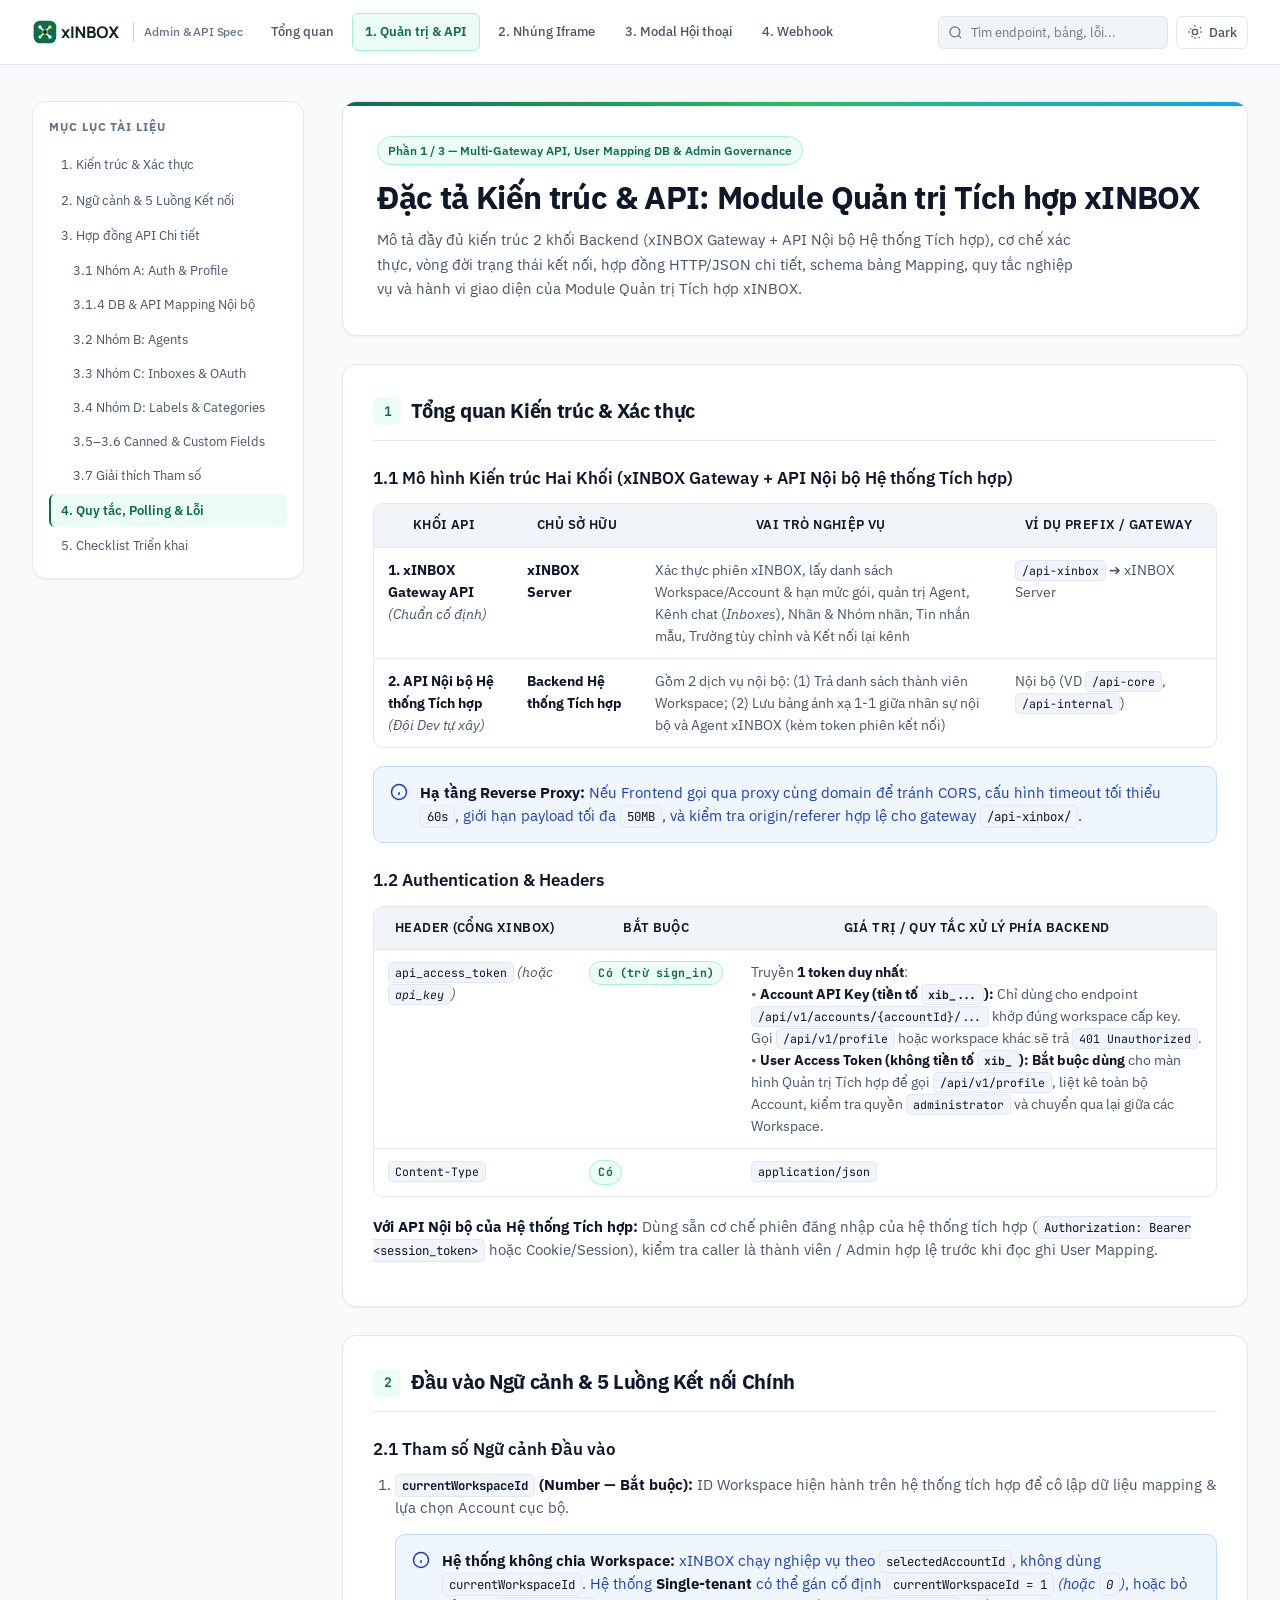
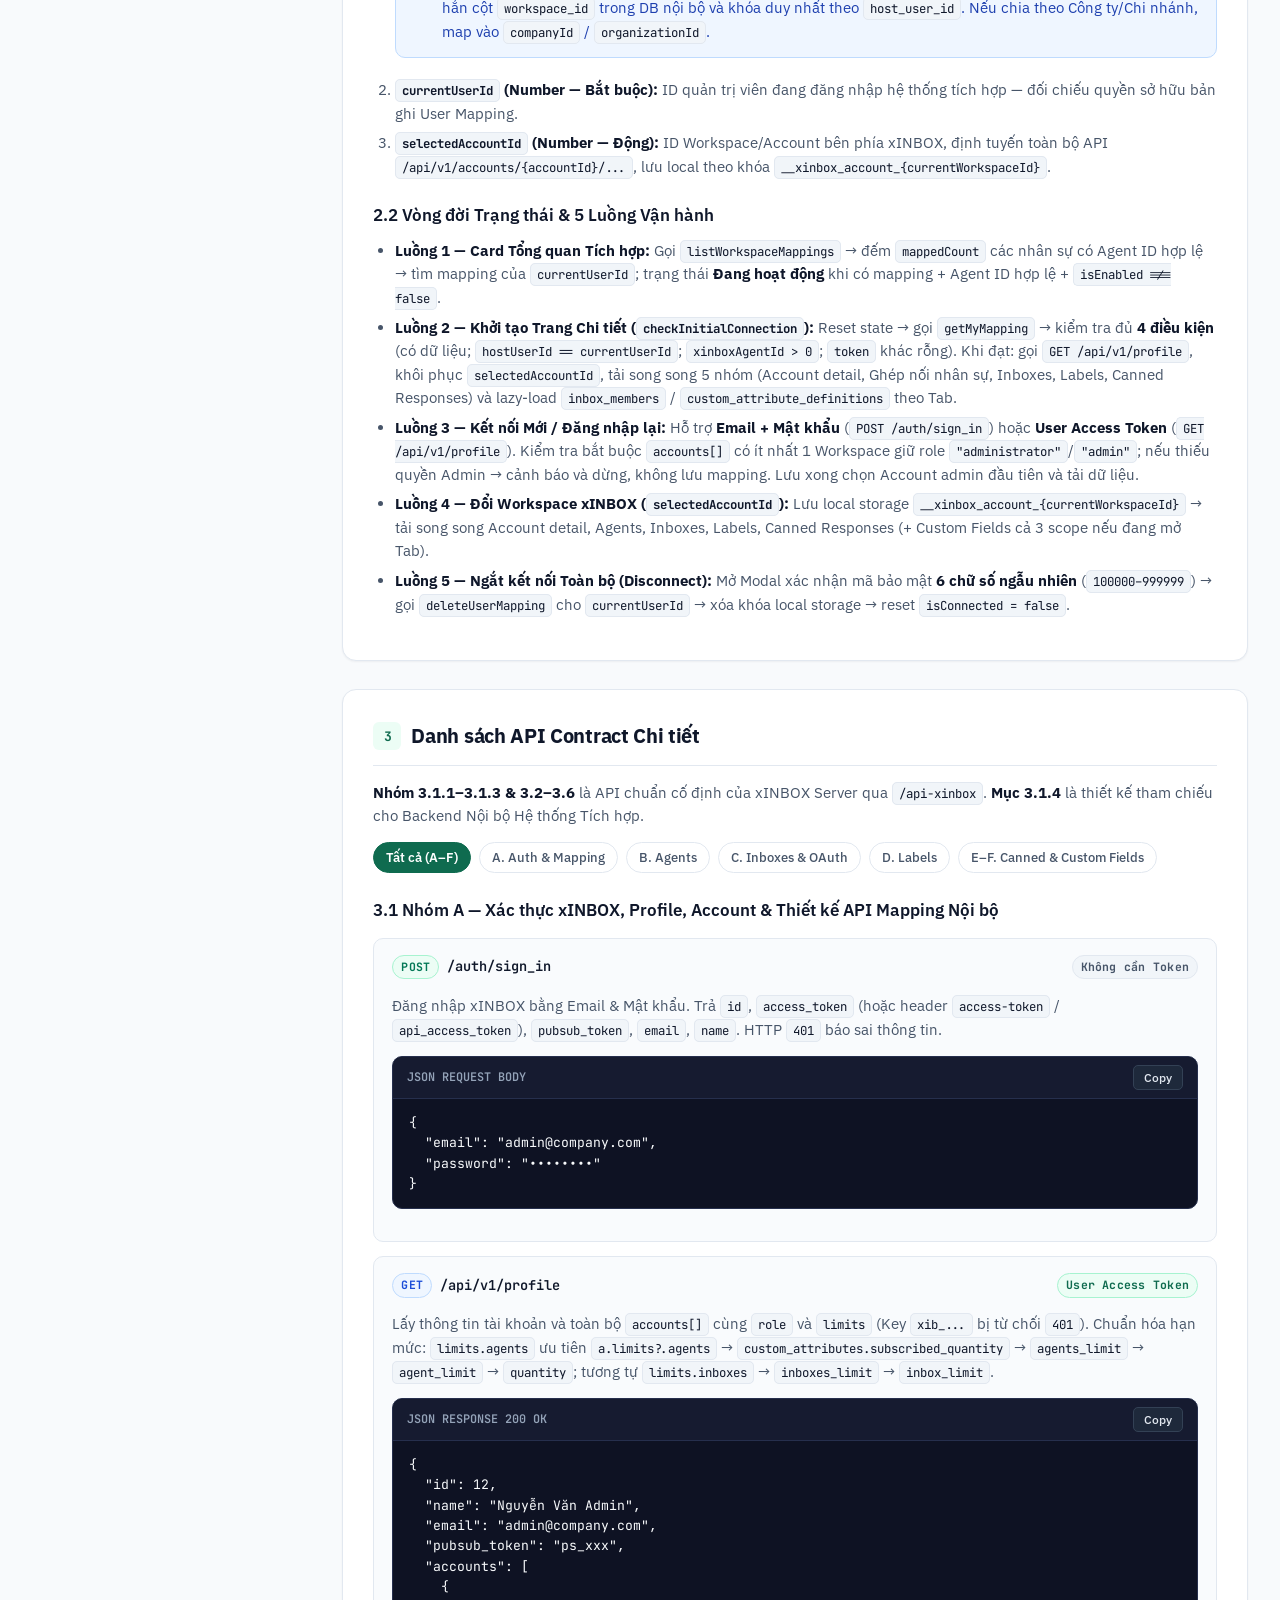
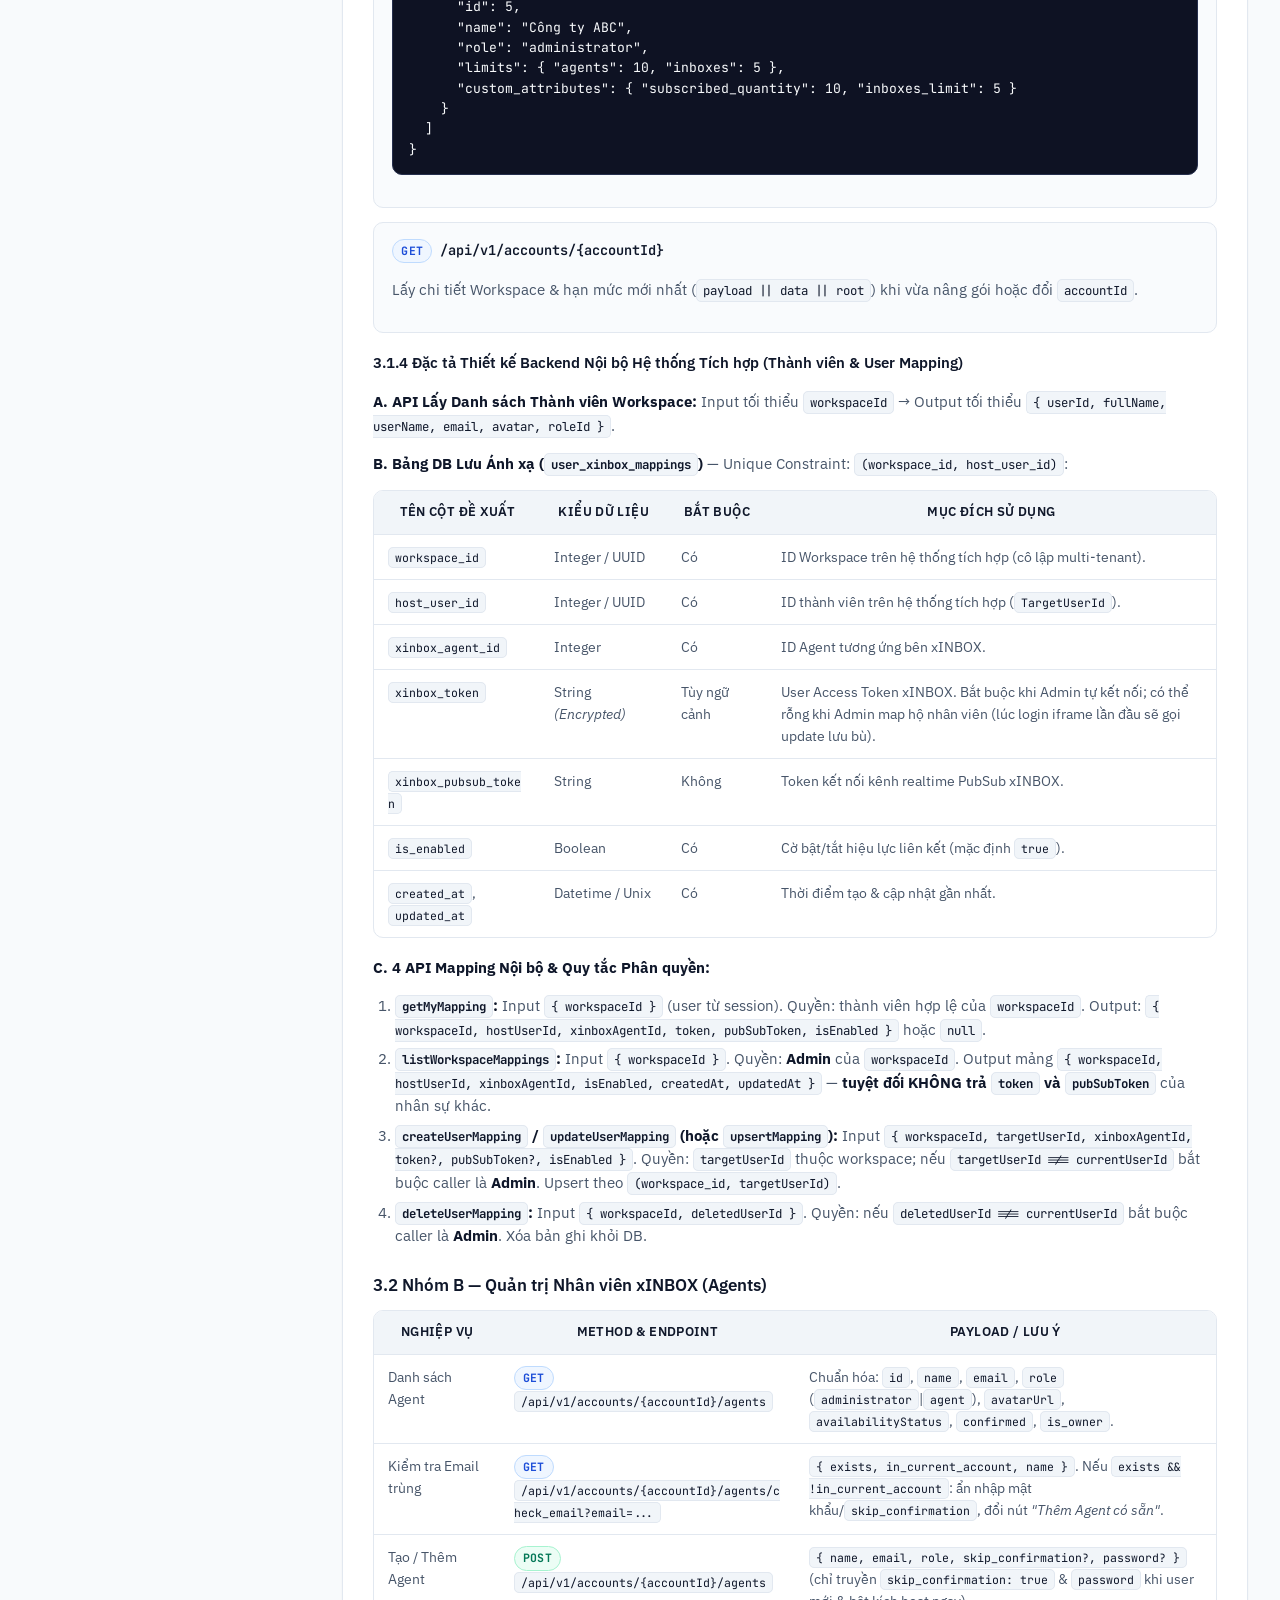
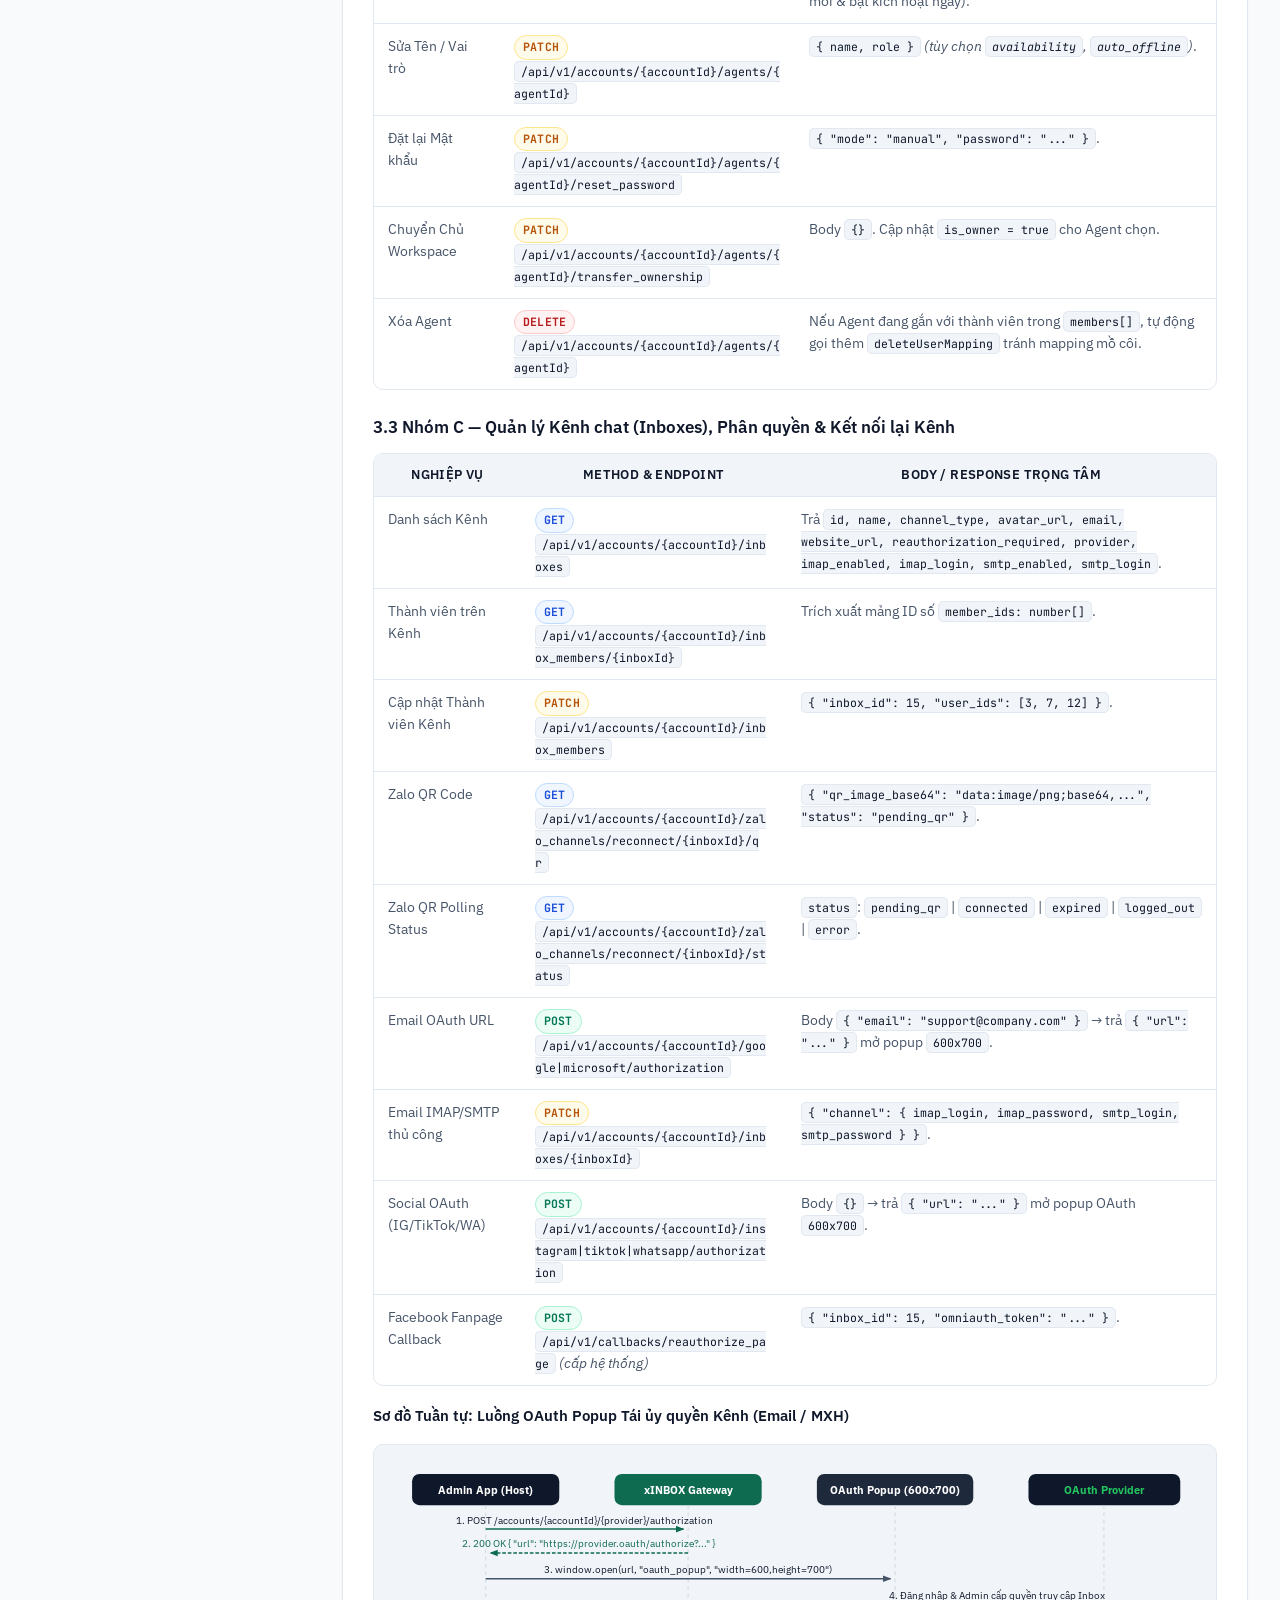
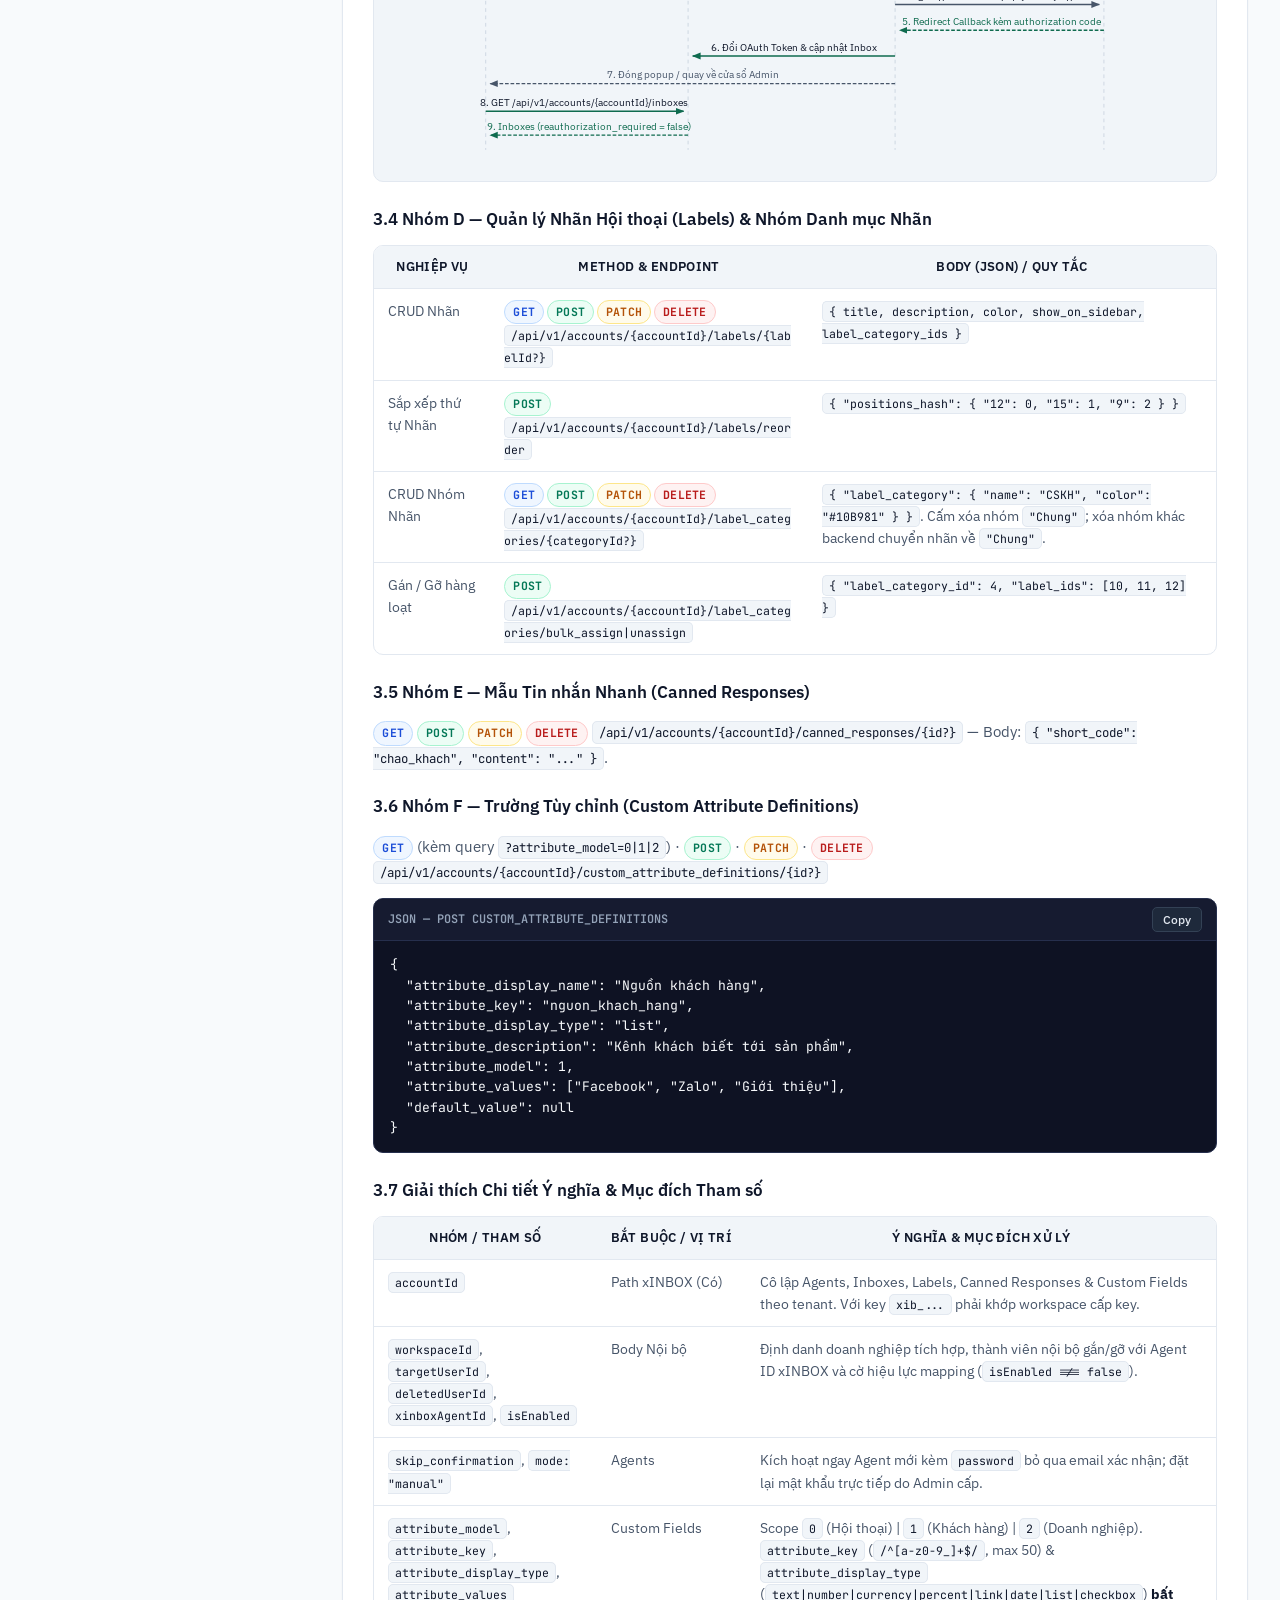
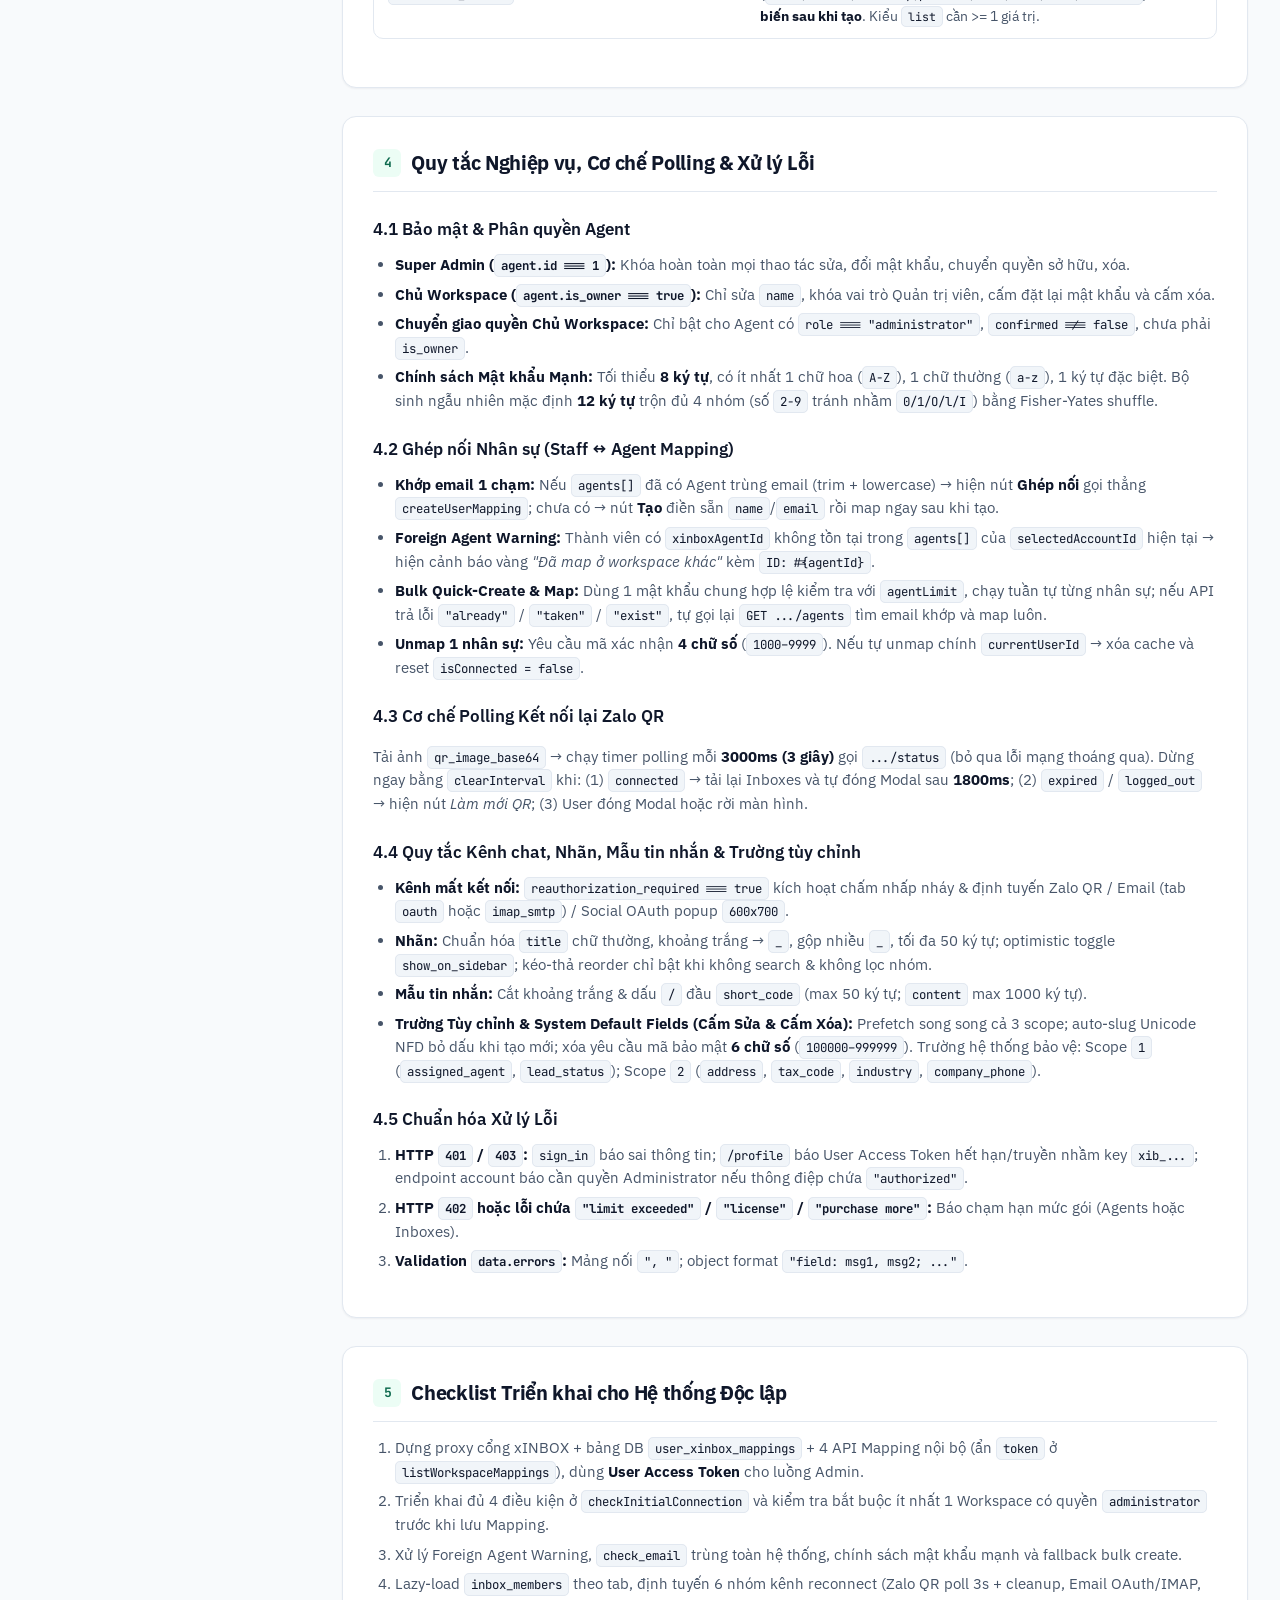
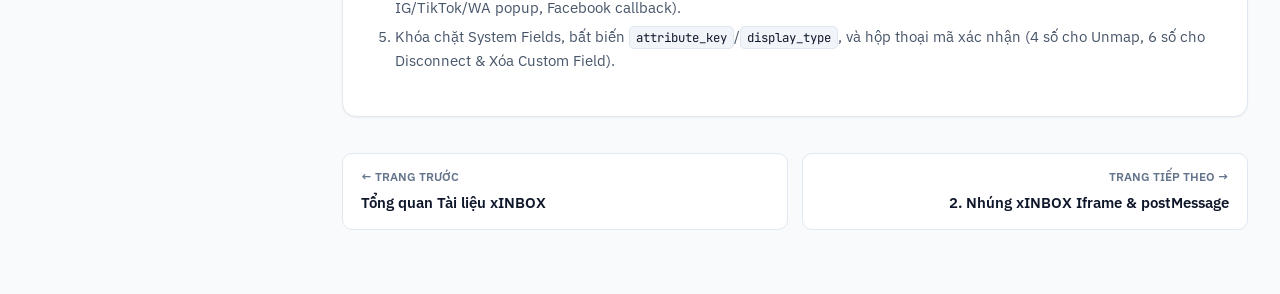
==== commit 99bc3450: "docs: add Contact & Company Webhook specification page (webhooks.html)" ====
--- a/admin-integration.html
+++ b/admin-integration.html
@@ -26,6 +26,7 @@
         <a href="./admin-integration.html" class="nav-tab is-active" aria-current="page">1. Quản trị &amp; API</a>
         <a href="./iframe-embed.html" class="nav-tab">2. Nhúng Iframe</a>
         <a href="./contact-modal.html" class="nav-tab">3. Modal Hội thoại</a>
+        <a href="./webhooks.html" class="nav-tab">4. Webhook</a>
       </nav>
 
       <div class="topbar-actions">
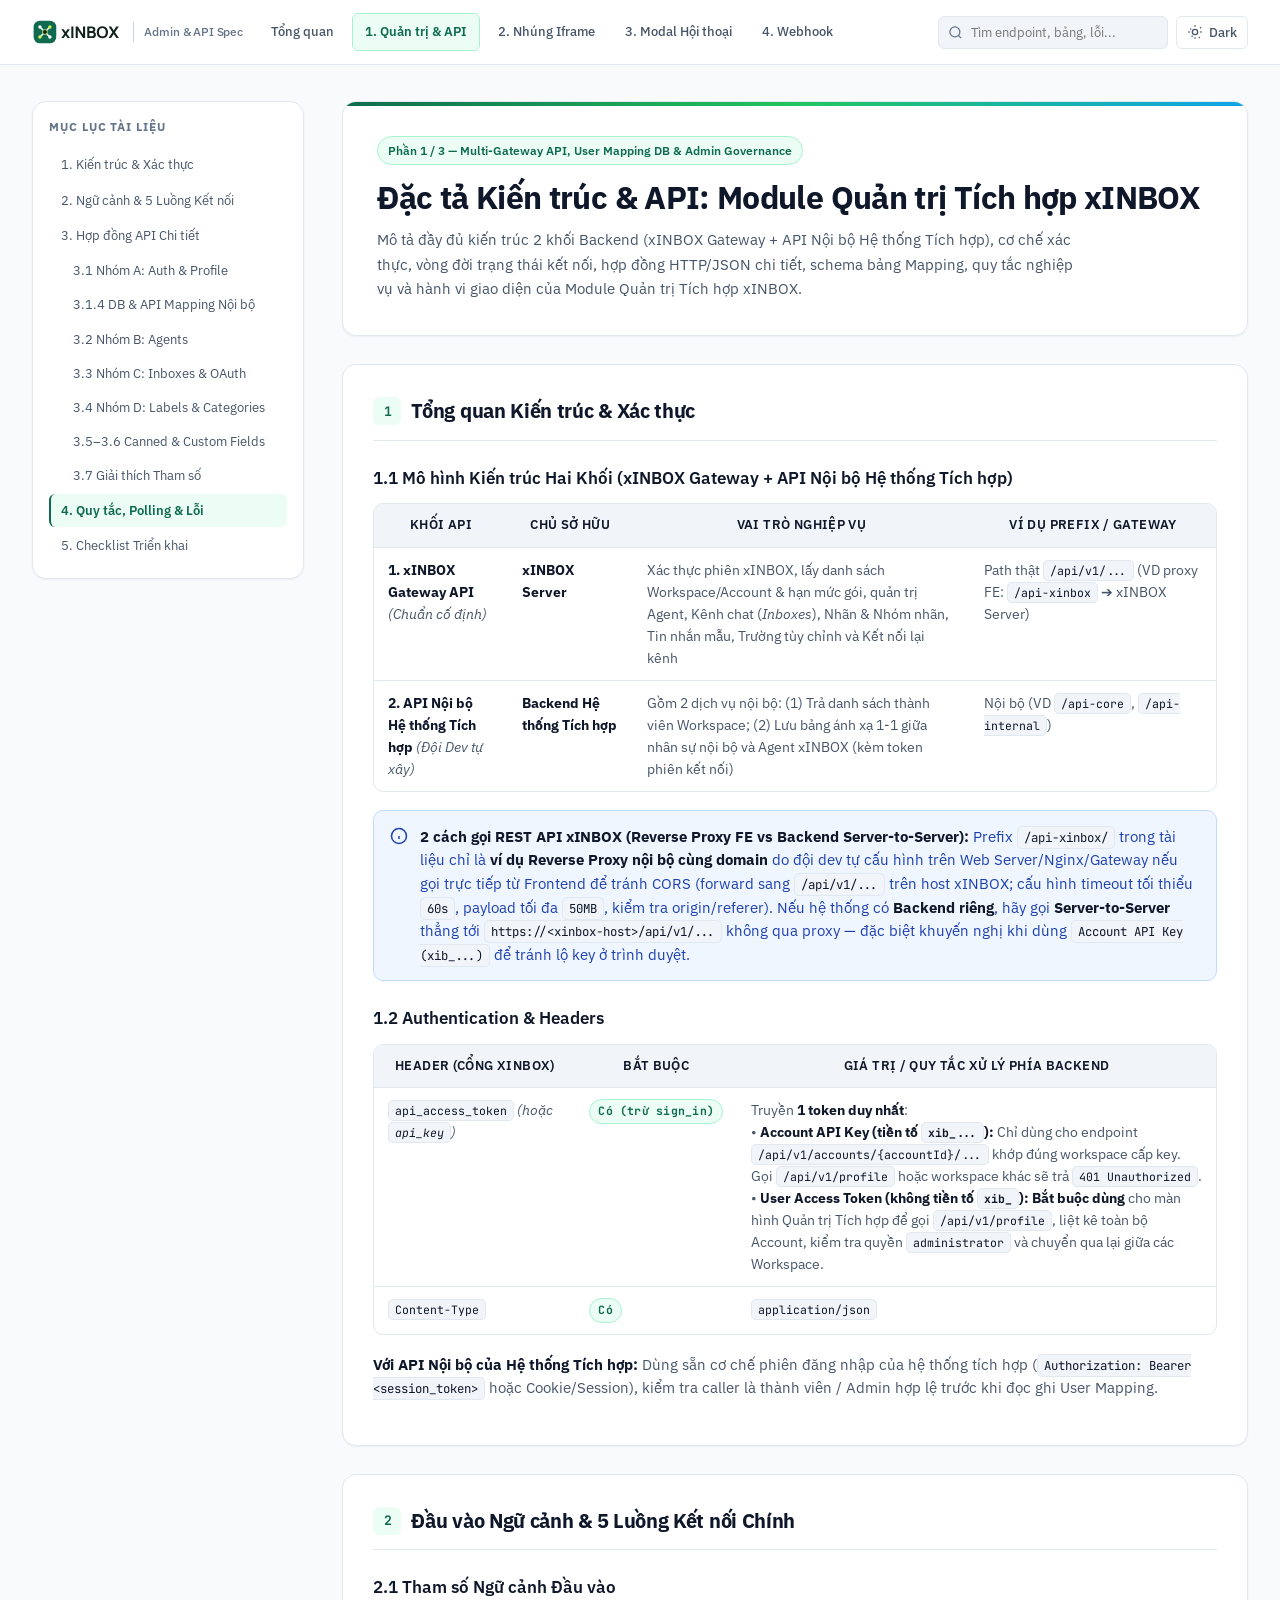
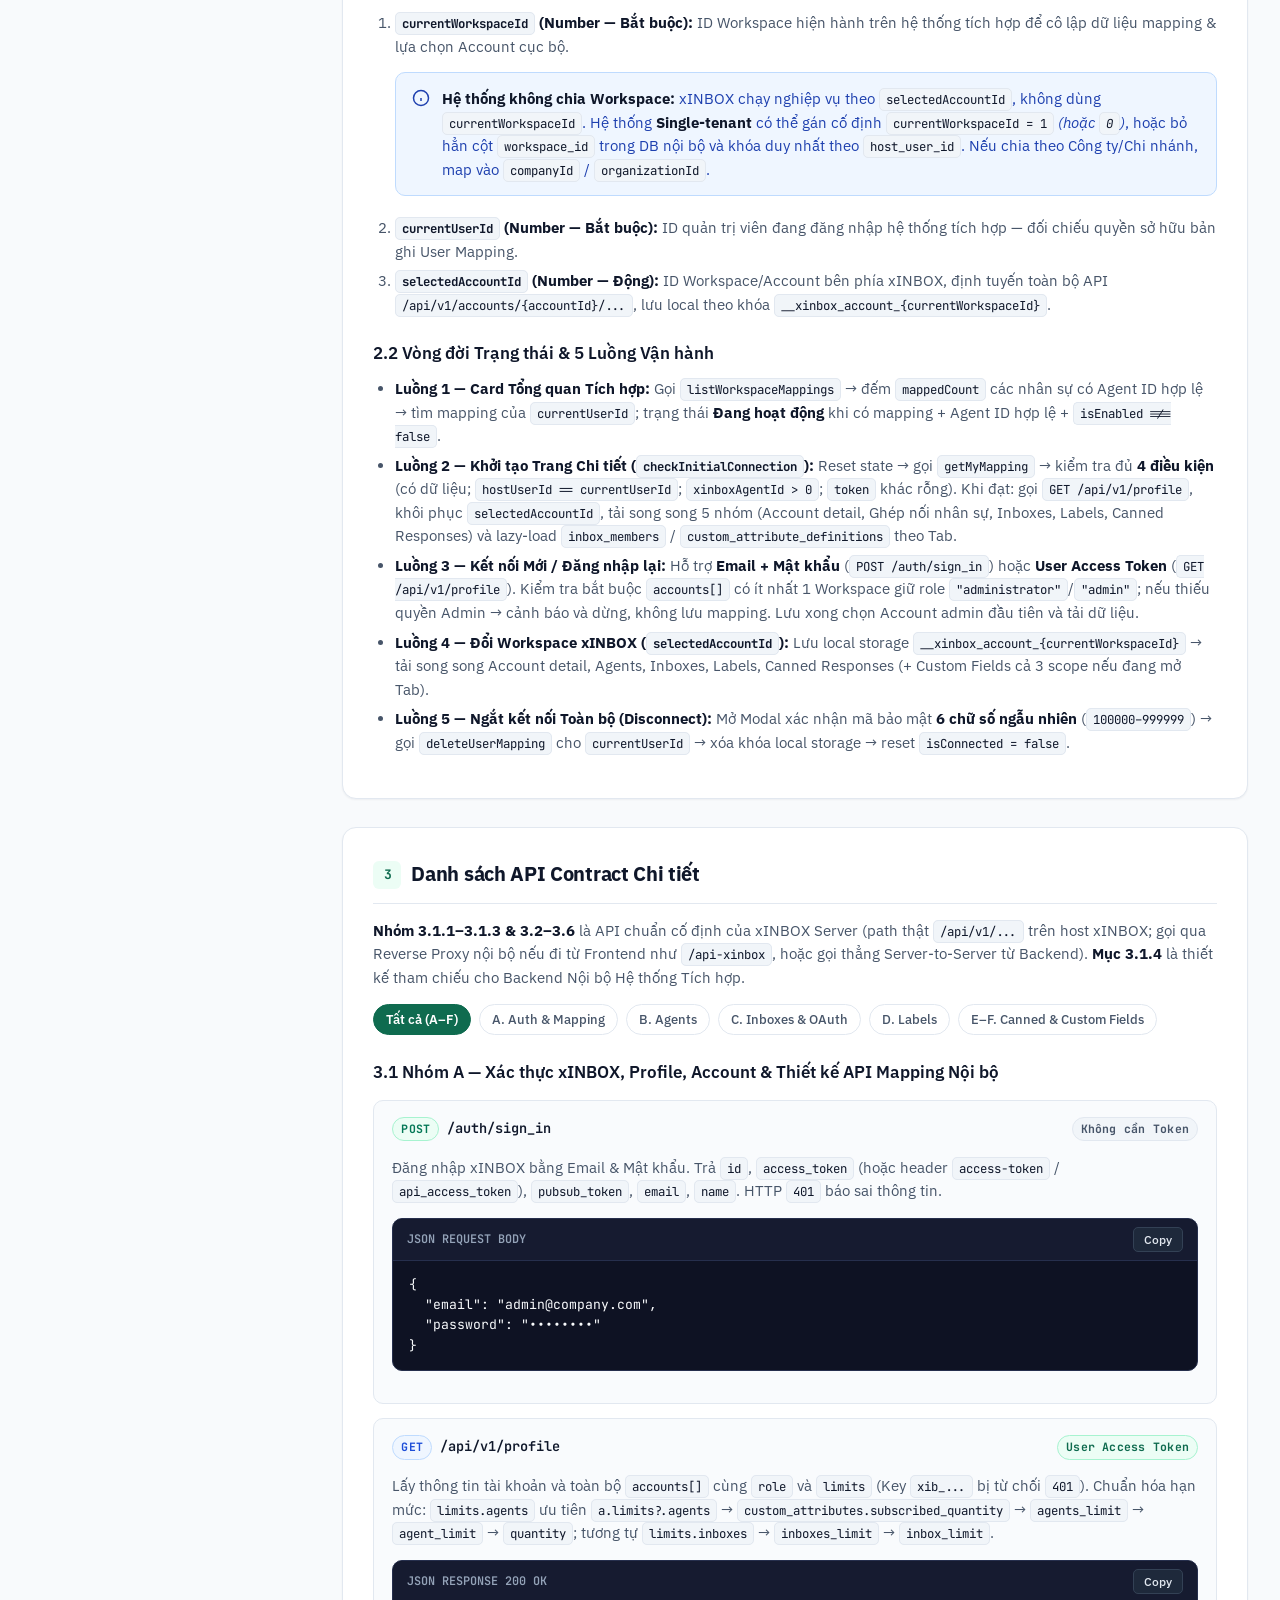
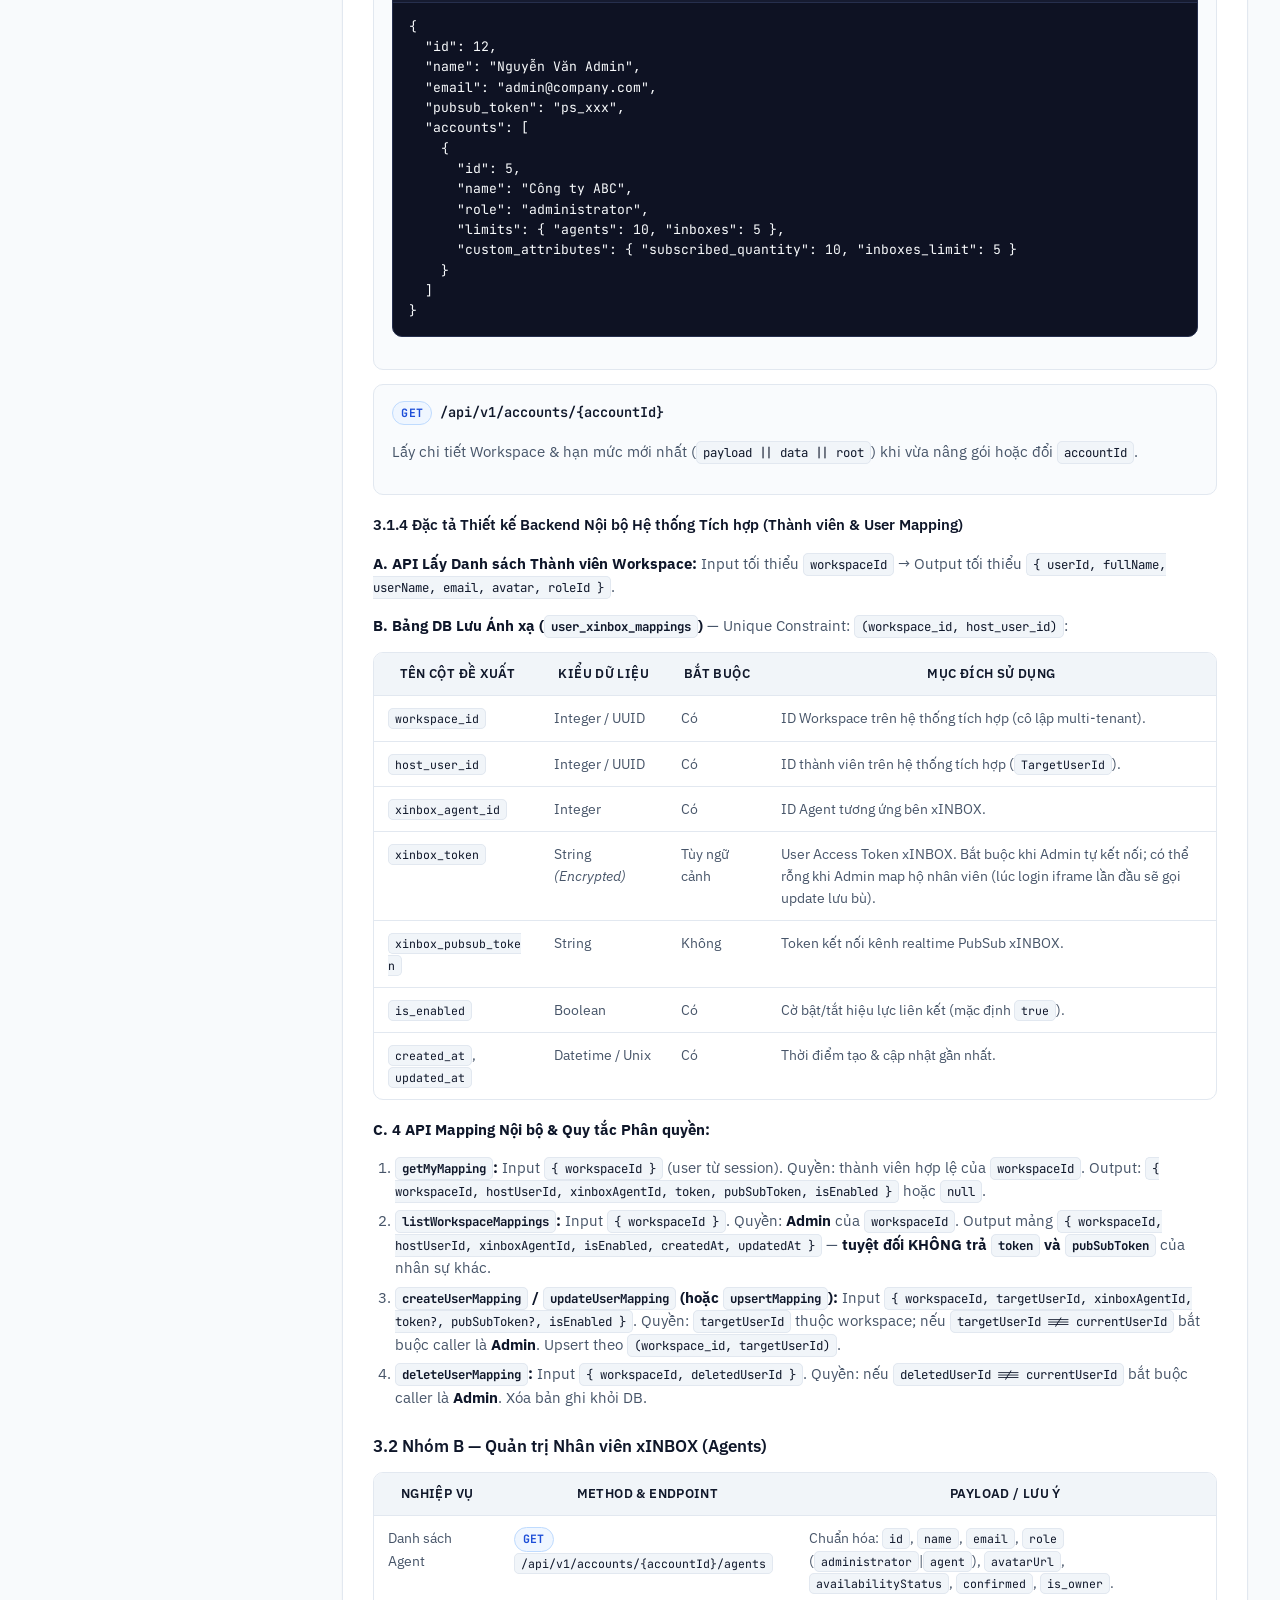
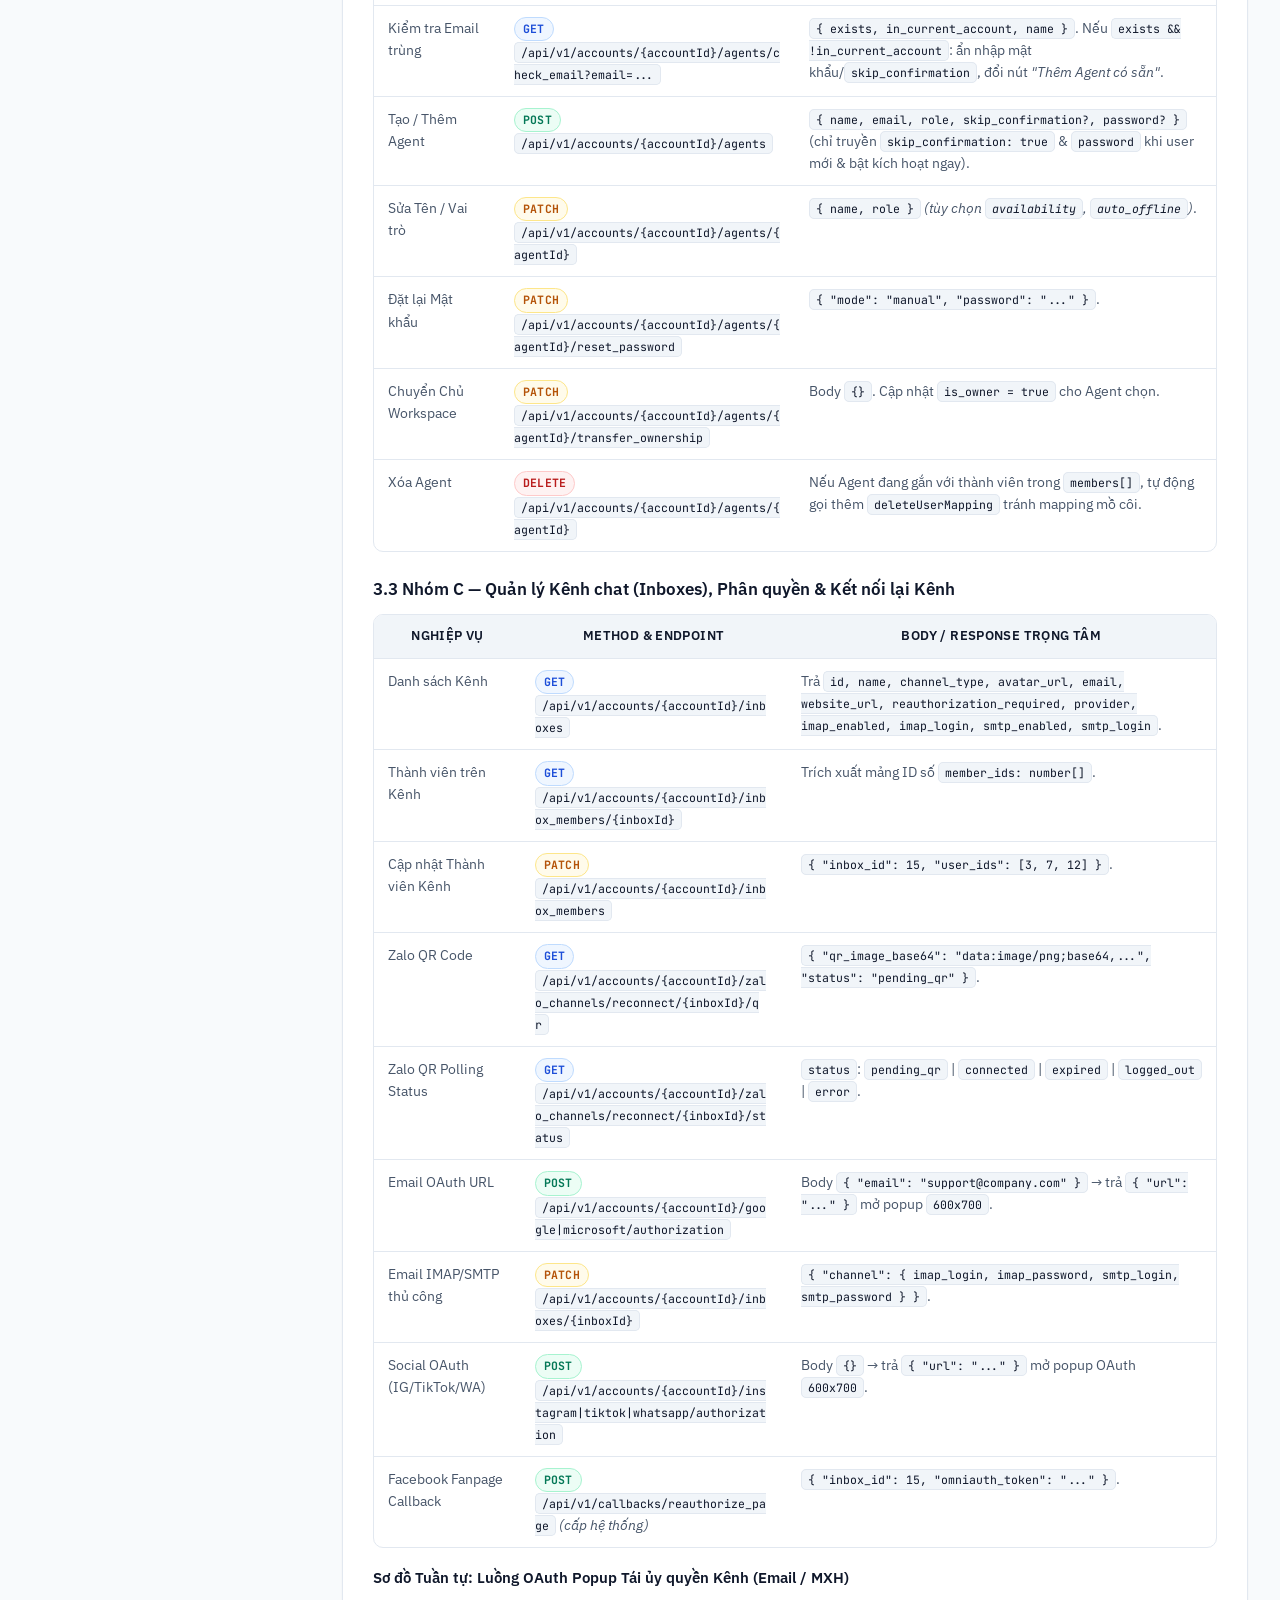
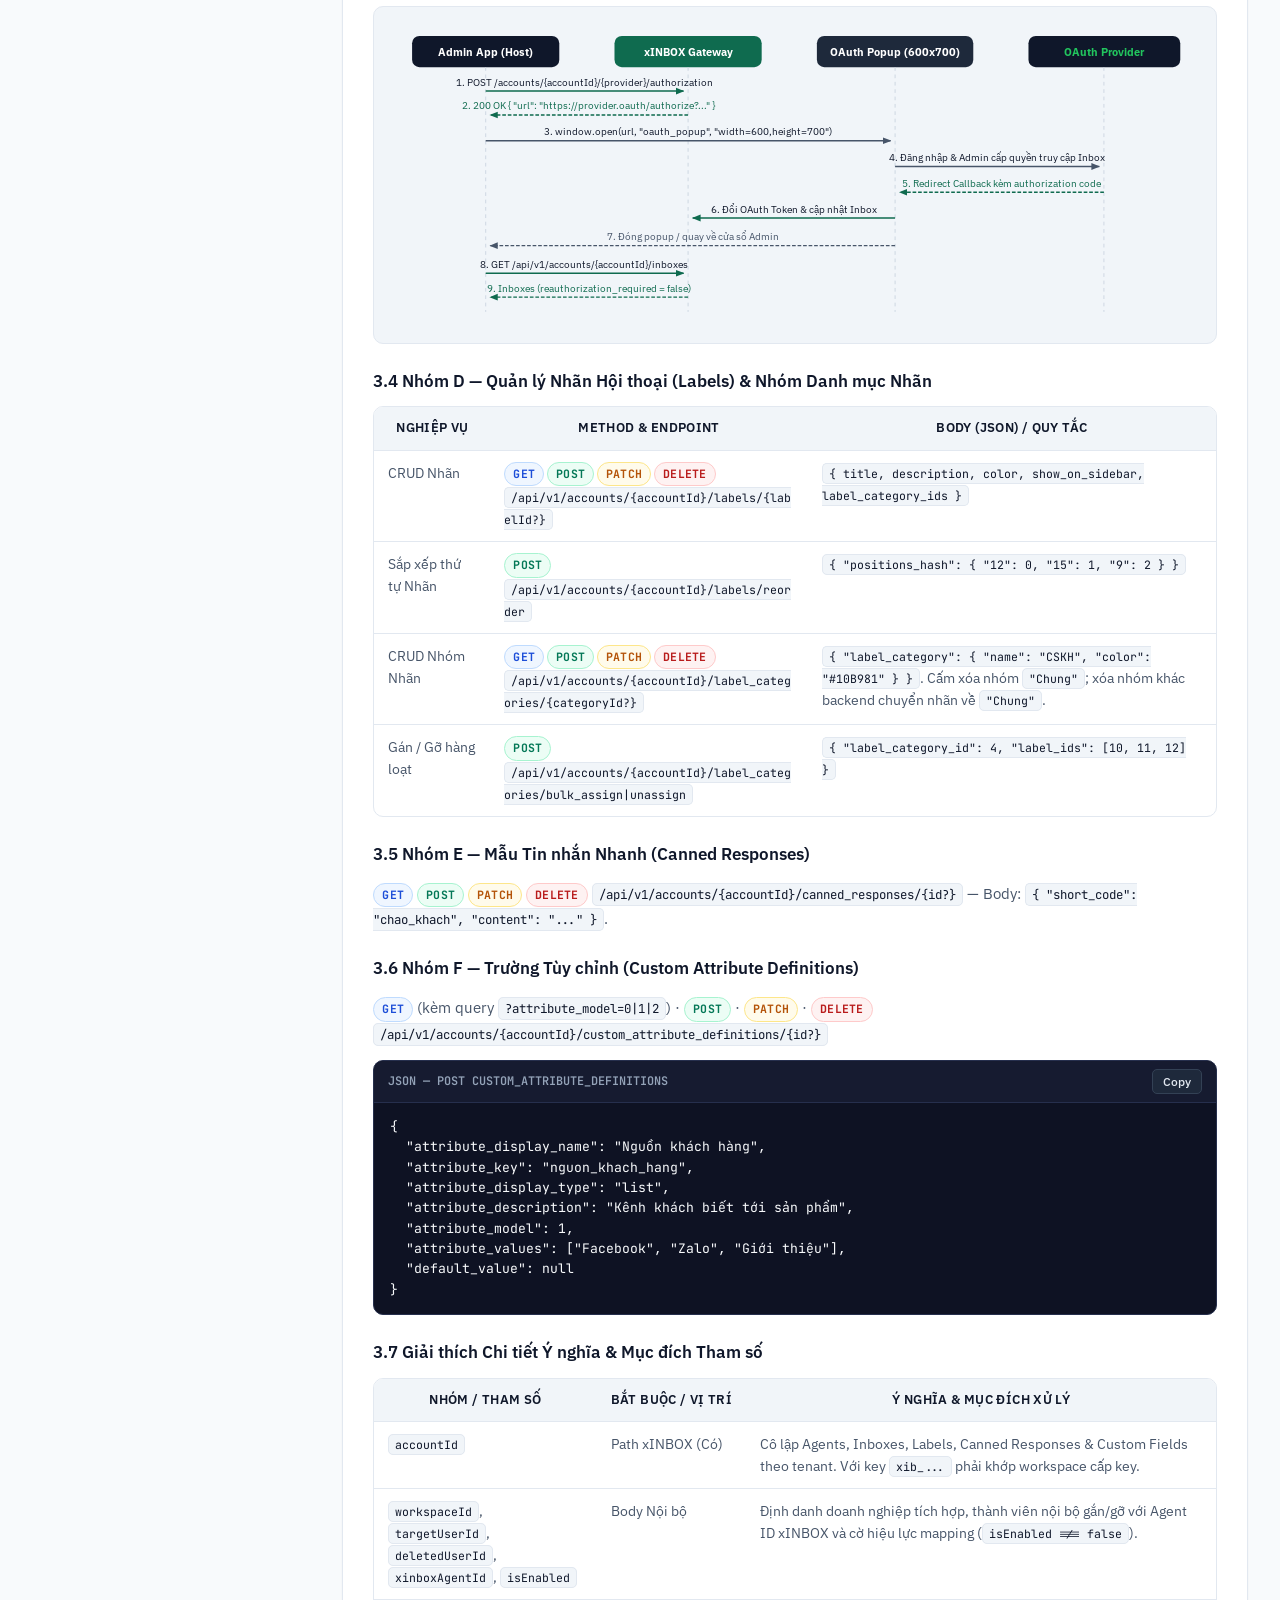
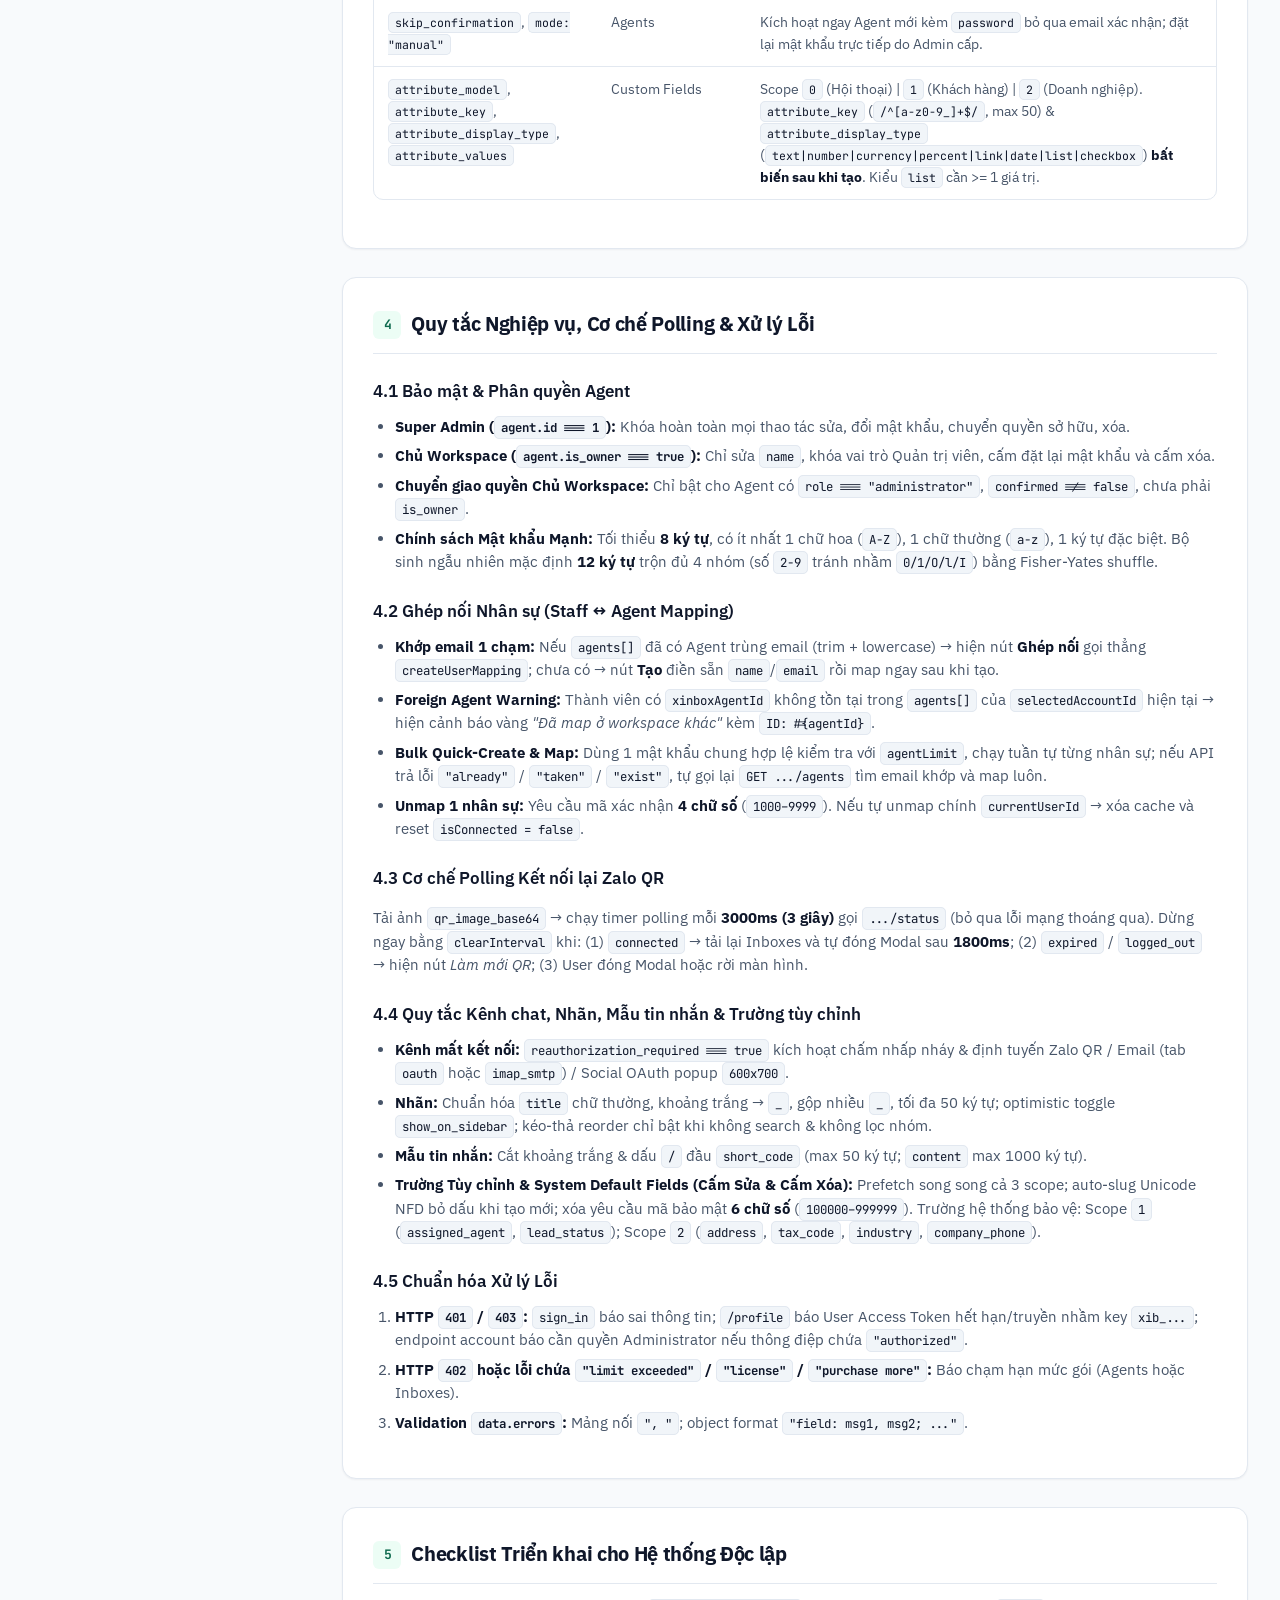
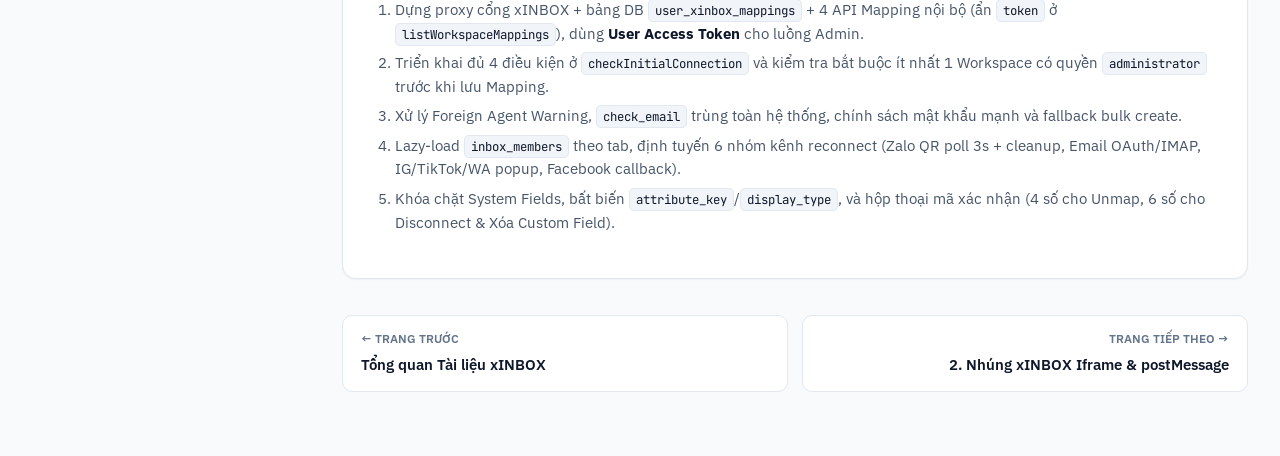
==== commit ac3b46a2: "docs: clarify Reverse Proxy vs Server-to-Server REST calls and webhook architecture" ====
--- a/admin-integration.html
+++ b/admin-integration.html
@@ -92,7 +92,7 @@
                 <td><strong>1. xINBOX Gateway API</strong> <em>(Chuẩn cố định)</em></td>
                 <td><strong>xINBOX Server</strong></td>
                 <td>Xác thực phiên xINBOX, lấy danh sách Workspace/Account &amp; hạn mức gói, quản trị Agent, Kênh chat (<em>Inboxes</em>), Nhãn &amp; Nhóm nhãn, Tin nhắn mẫu, Trường tùy chỉnh và Kết nối lại kênh</td>
-                <td><code>/api-xinbox</code> ➔ xINBOX Server</td>
+                <td>Path thật <code>/api/v1/...</code> (VD proxy FE: <code>/api-xinbox</code> ➔ xINBOX Server)</td>
               </tr>
               <tr>
                 <td><strong>2. API Nội bộ Hệ thống Tích hợp</strong> <em>(Đội Dev tự xây)</em></td>
@@ -105,7 +105,7 @@
         </div>
         <div class="callout callout-info">
           <svg class="callout-icon" width="18" height="18" viewBox="0 0 24 24" fill="none" stroke="currentColor" stroke-width="2" aria-hidden="true"><circle cx="12" cy="12" r="10"/><path d="M12 16v-4"/><path d="M12 8h.01"/></svg>
-          <p><strong>Hạ tầng Reverse Proxy:</strong> Nếu Frontend gọi qua proxy cùng domain để tránh CORS, cấu hình timeout tối thiểu <code>60s</code>, giới hạn payload tối đa <code>50MB</code>, và kiểm tra origin/referer hợp lệ cho gateway <code>/api-xinbox/</code>.</p>
+          <p><strong>2 cách gọi REST API xINBOX (Reverse Proxy FE vs Backend Server-to-Server):</strong> Prefix <code>/api-xinbox/</code> trong tài liệu chỉ là <strong>ví dụ Reverse Proxy nội bộ cùng domain</strong> do đội dev tự cấu hình trên Web Server/Nginx/Gateway nếu gọi trực tiếp từ Frontend để tránh CORS (forward sang <code>/api/v1/...</code> trên host xINBOX; cấu hình timeout tối thiểu <code>60s</code>, payload tối đa <code>50MB</code>, kiểm tra origin/referer). Nếu hệ thống có <strong>Backend riêng</strong>, hãy gọi <strong>Server-to-Server</strong> thẳng tới <code>https://&lt;xinbox-host&gt;/api/v1/...</code> không qua proxy — đặc biệt khuyến nghị khi dùng <code>Account API Key (xib_...)</code> để tránh lộ key ở trình duyệt.</p>
         </div>
 
         <h3>1.2 Authentication &amp; Headers</h3>
@@ -166,7 +166,7 @@
 
       <section id="sec-contracts" class="doc-section">
         <h2><span class="sec-num">3</span> Danh sách API Contract Chi tiết</h2>
-        <p><strong>Nhóm 3.1.1–3.1.3 &amp; 3.2–3.6</strong> là API chuẩn cố định của xINBOX Server qua <code>/api-xinbox</code>. <strong>Mục 3.1.4</strong> là thiết kế tham chiếu cho Backend Nội bộ Hệ thống Tích hợp.</p>
+        <p><strong>Nhóm 3.1.1–3.1.3 &amp; 3.2–3.6</strong> là API chuẩn cố định của xINBOX Server (path thật <code>/api/v1/...</code> trên host xINBOX; gọi qua Reverse Proxy nội bộ nếu đi từ Frontend như <code>/api-xinbox</code>, hoặc gọi thẳng Server-to-Server từ Backend). <strong>Mục 3.1.4</strong> là thiết kế tham chiếu cho Backend Nội bộ Hệ thống Tích hợp.</p>
 
         <div class="filter-bar" data-filter-group="api-groups">
           <button class="filter-pill is-active" type="button" data-filter-val="all">Tất cả (A–F)</button>
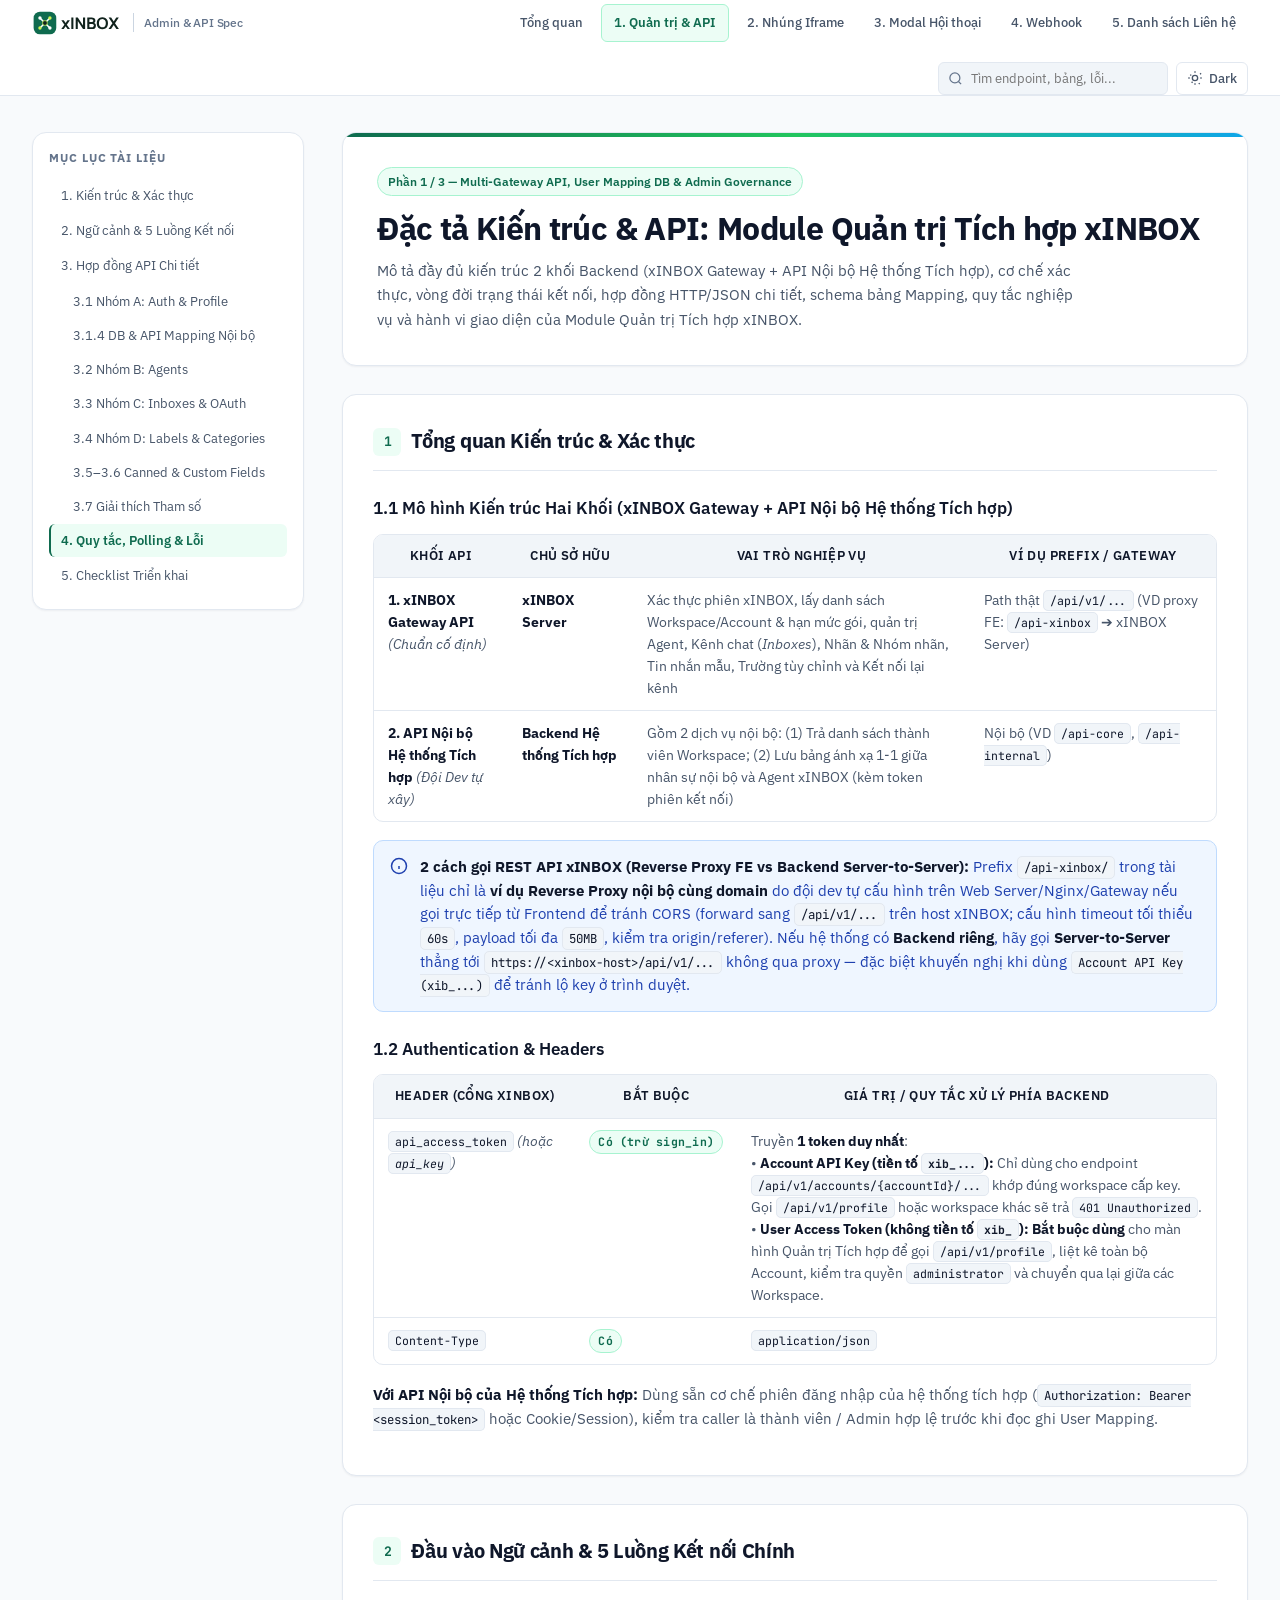
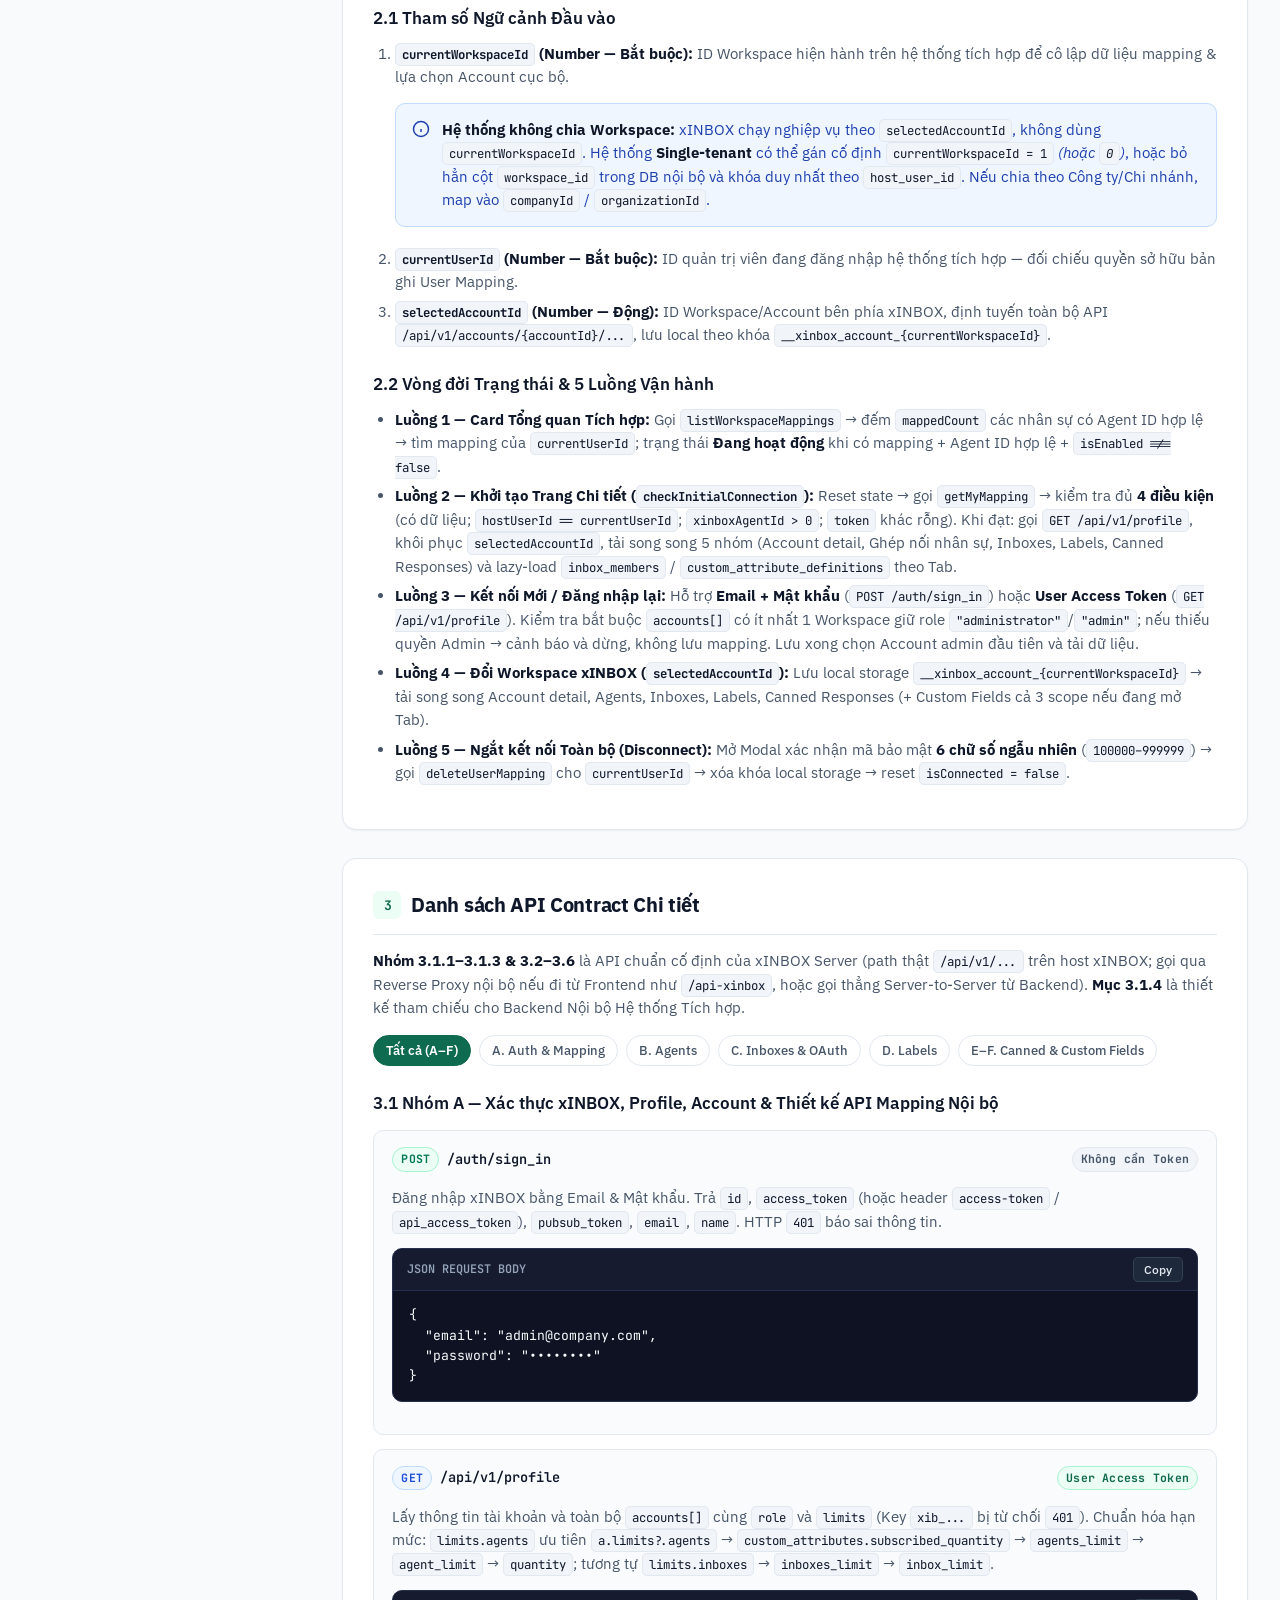
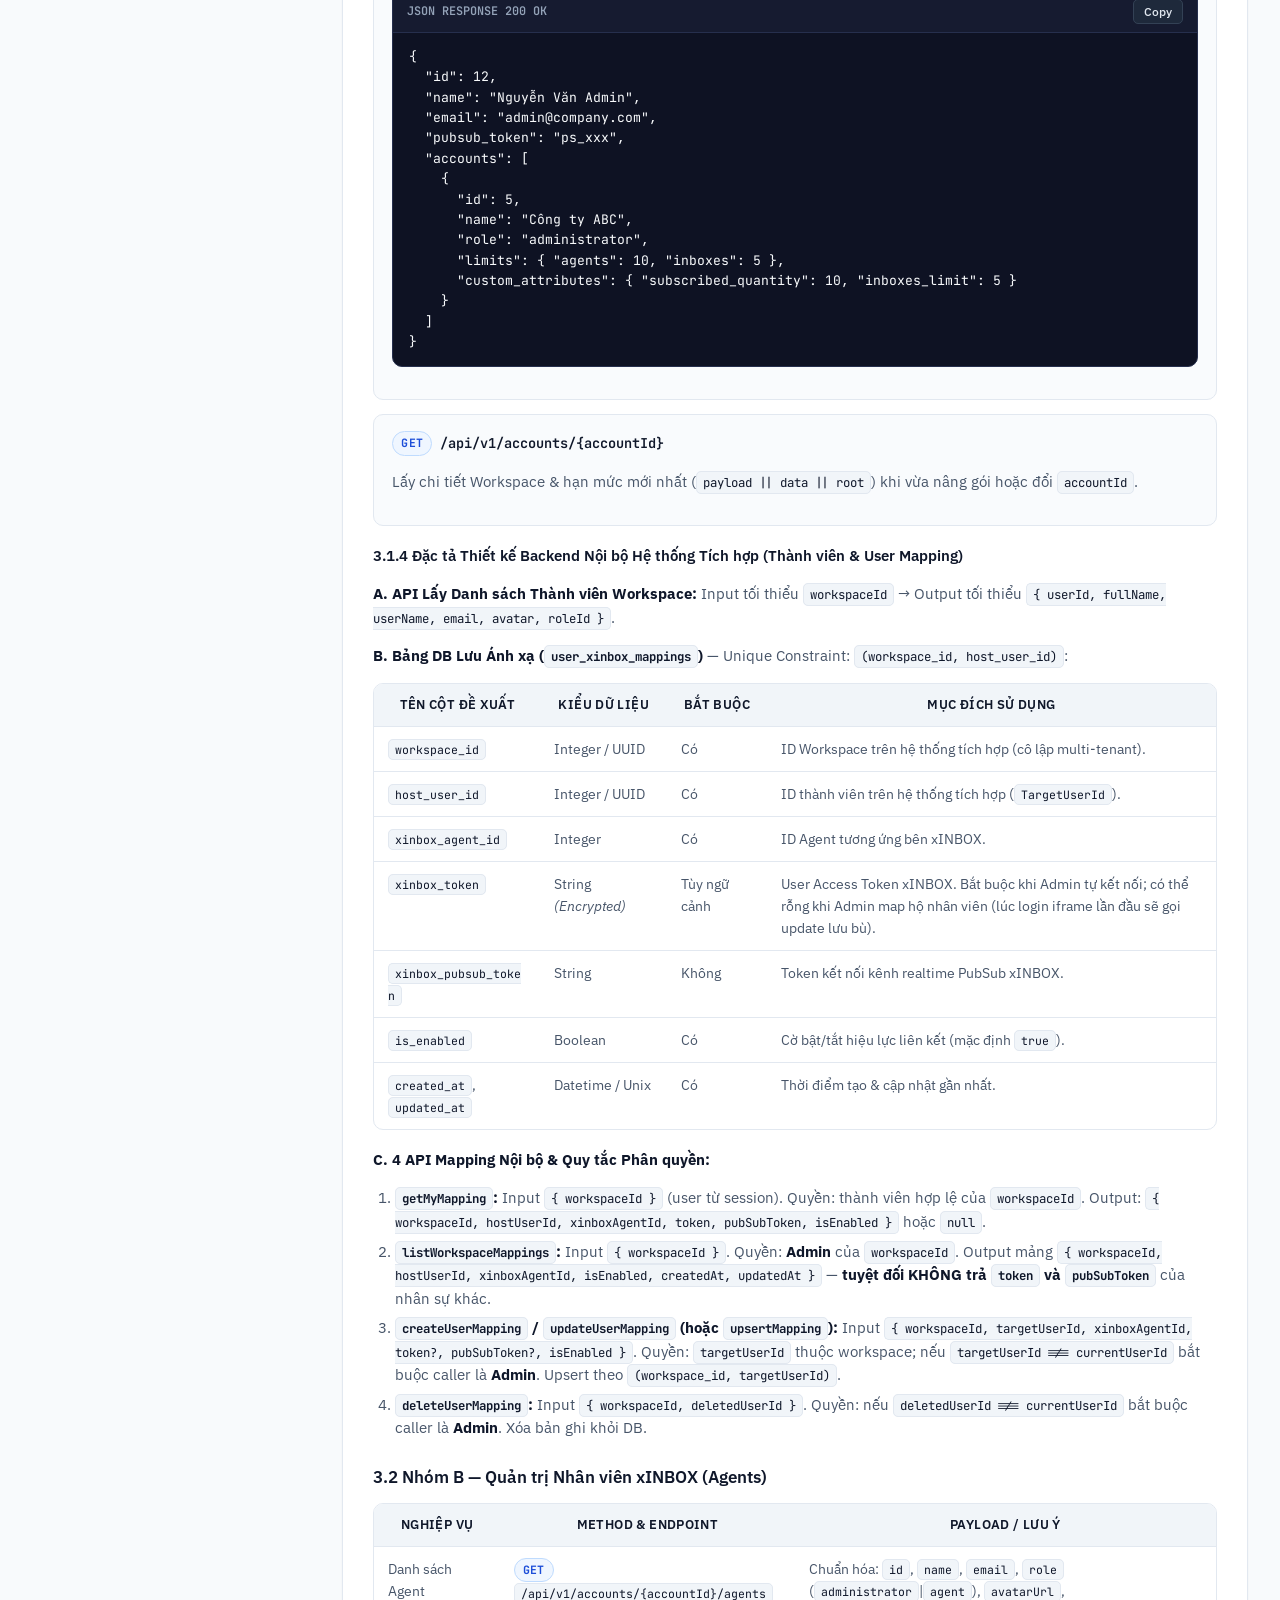
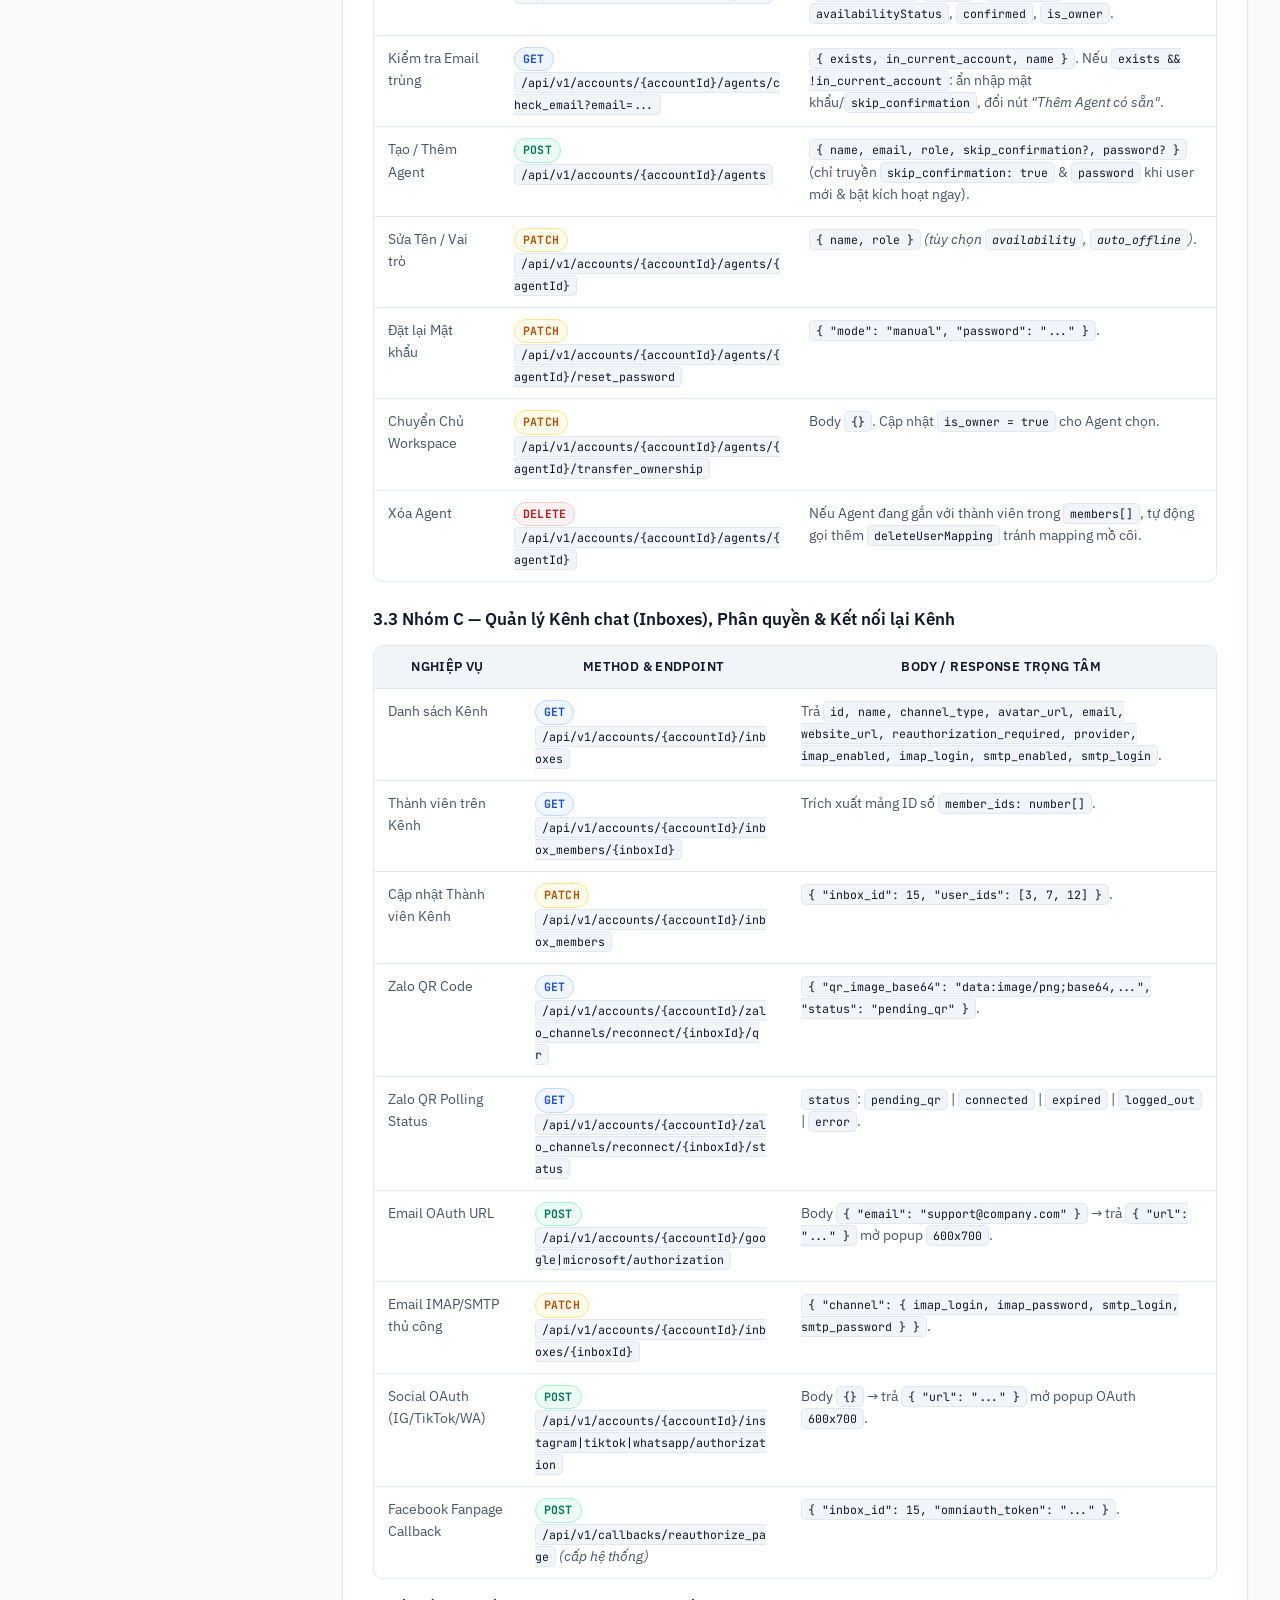
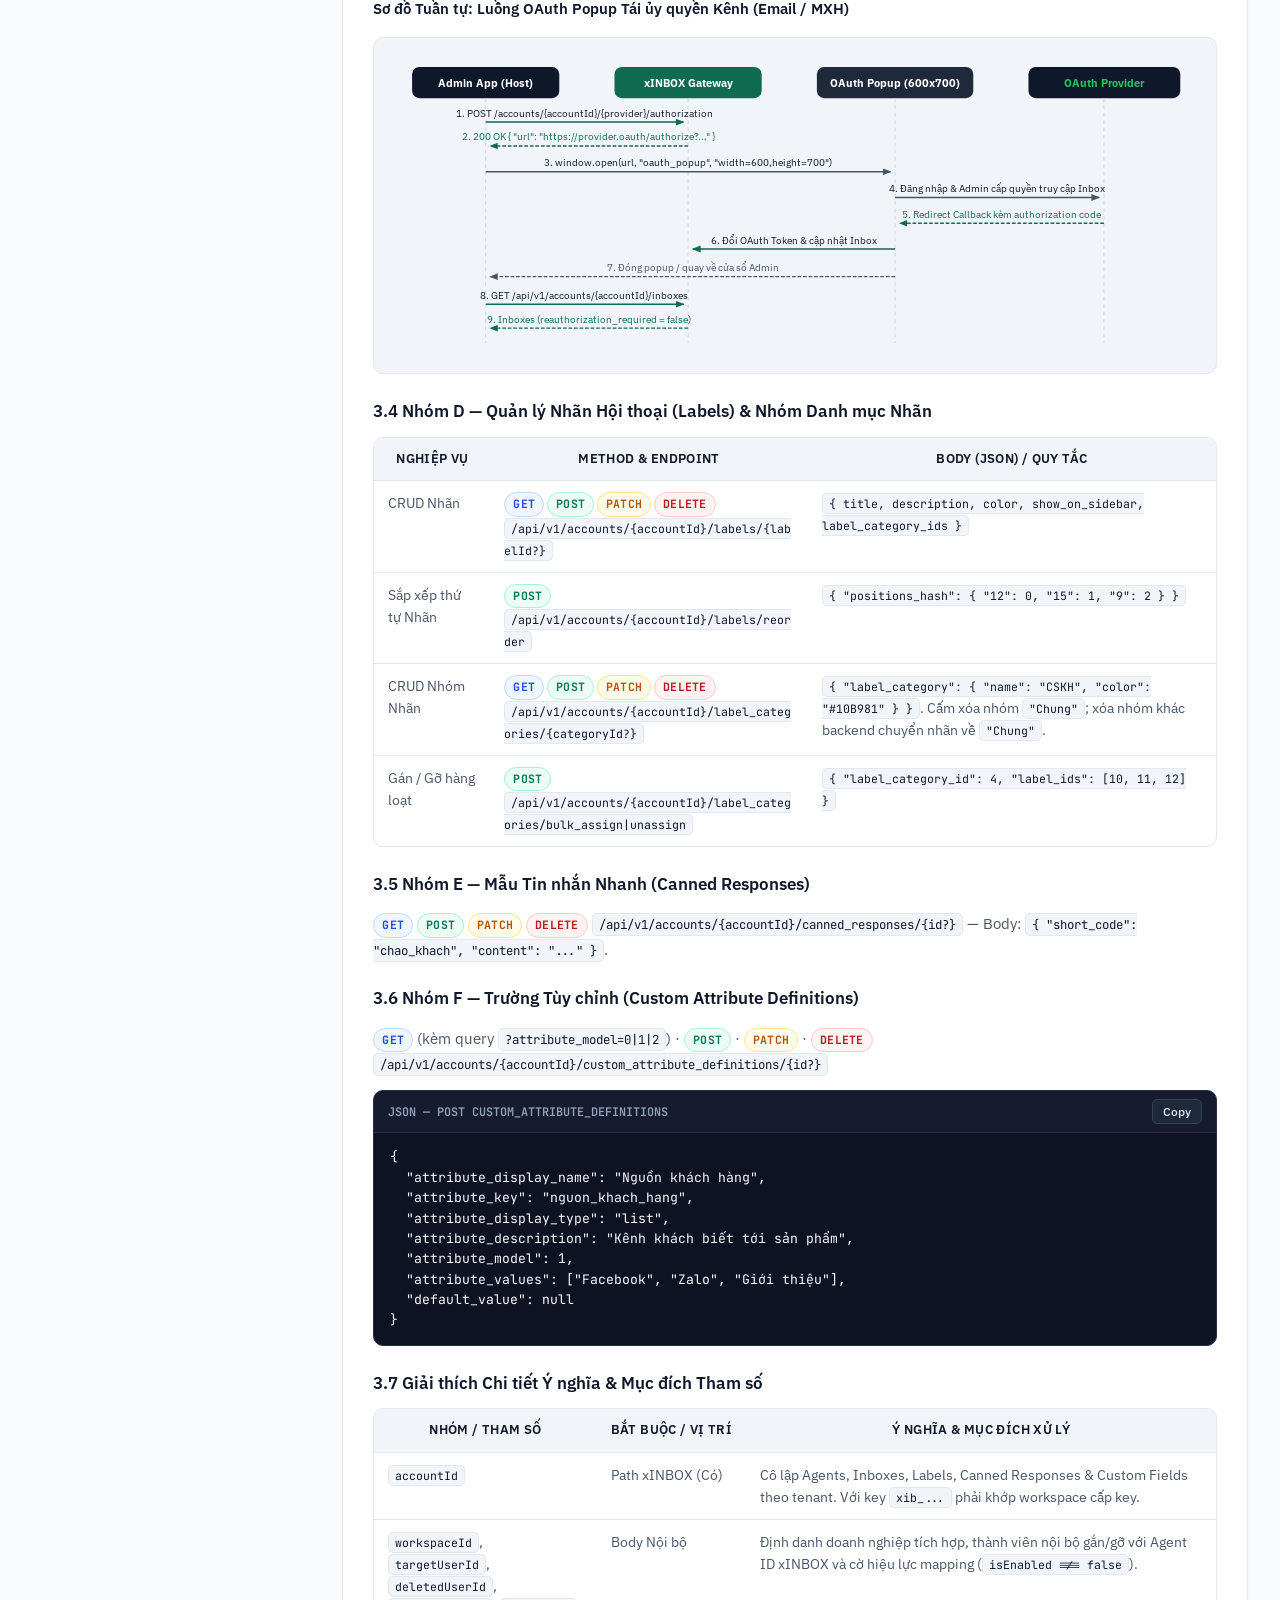
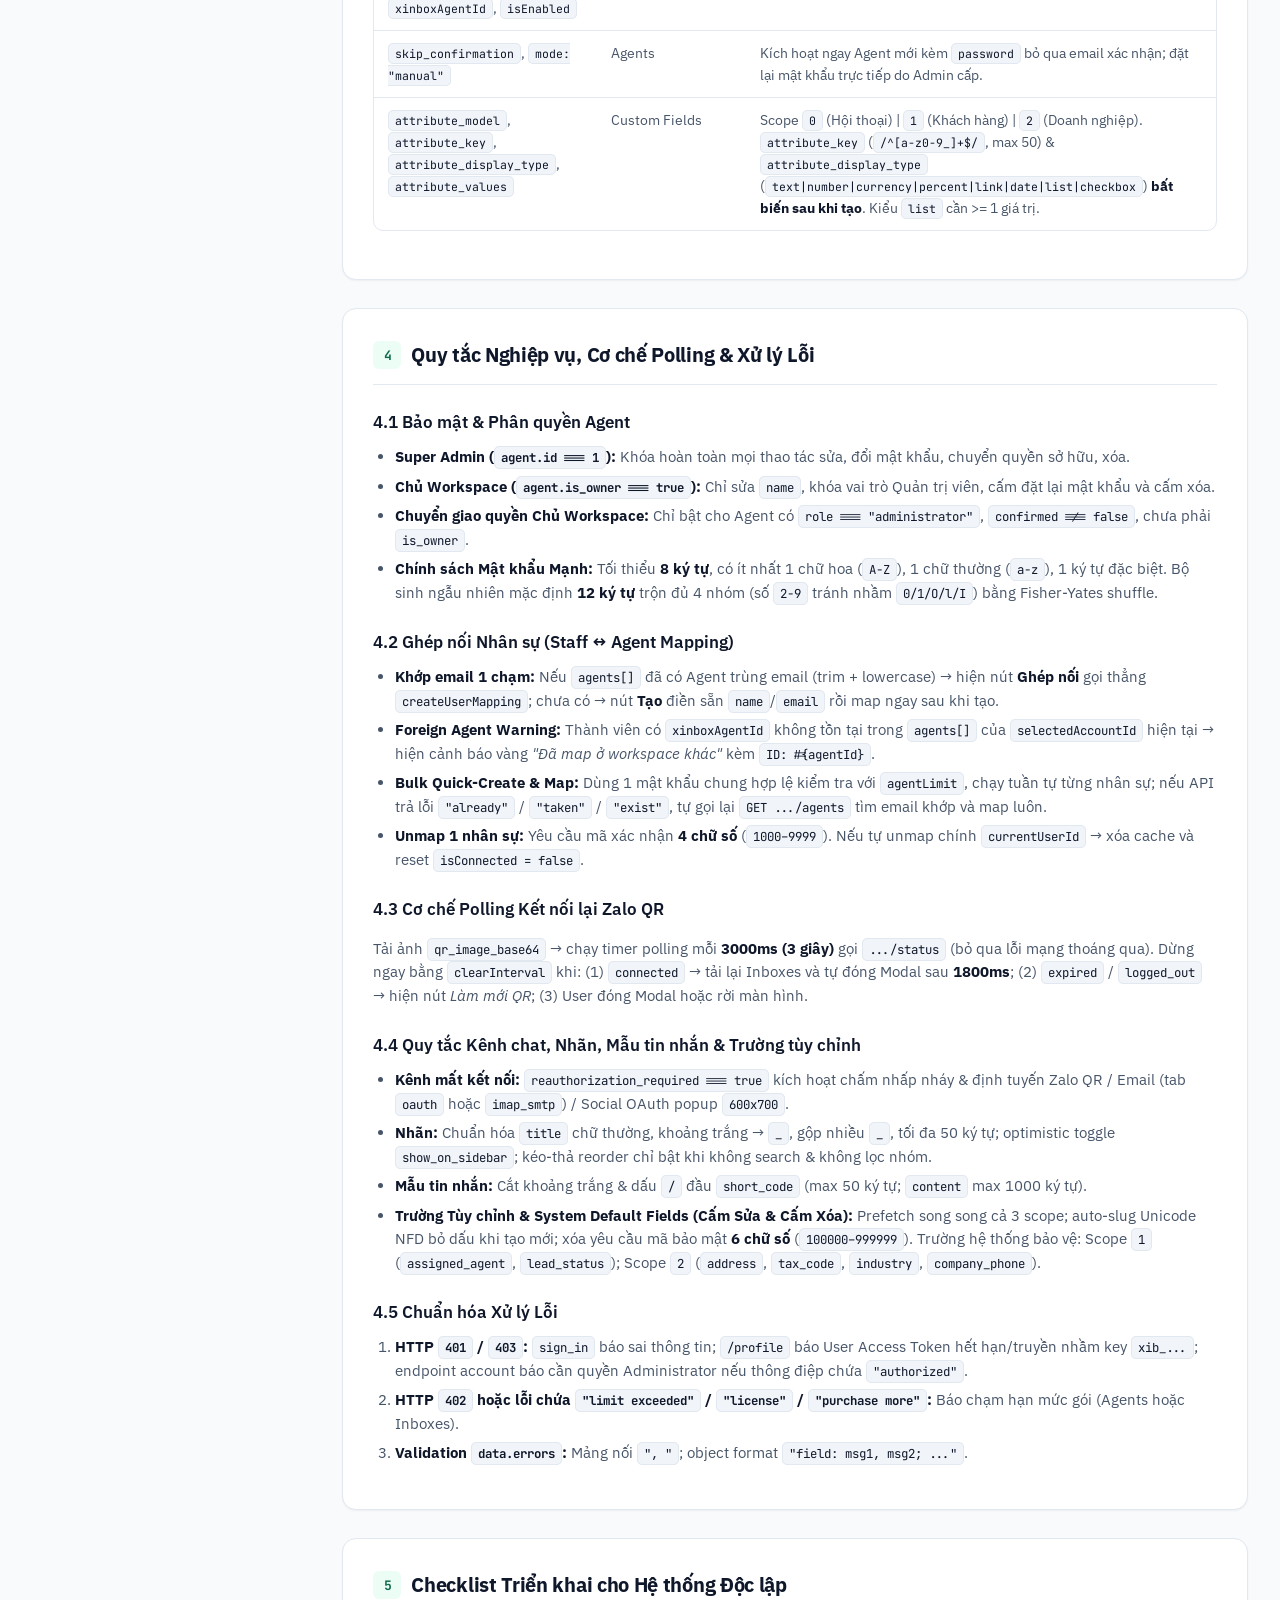
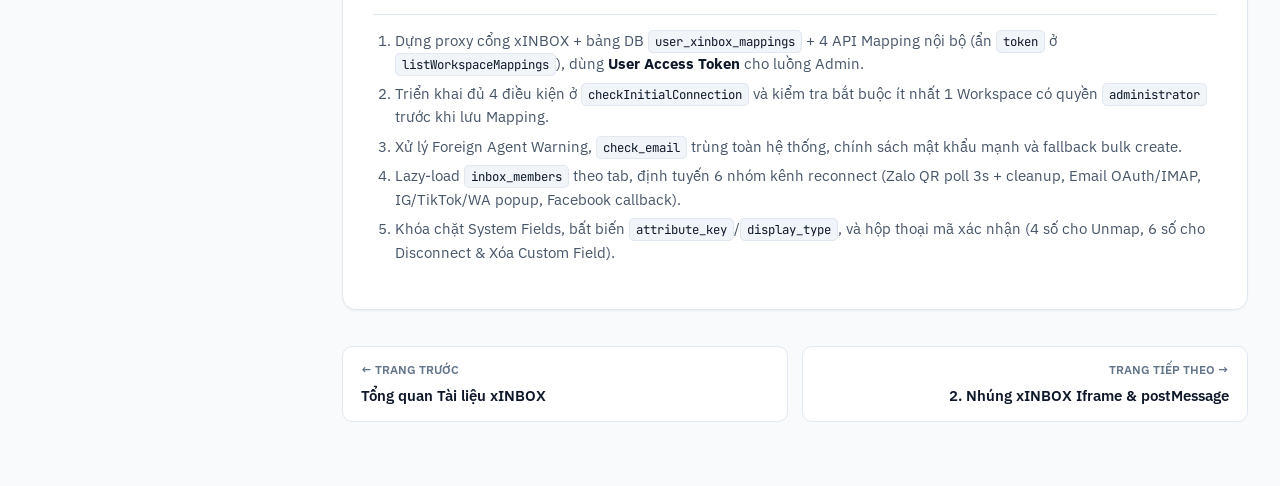
==== commit 7883f6f3: "docs: add contact list integration spec (part 5) and brand standardization" ====
--- a/admin-integration.html
+++ b/admin-integration.html
@@ -27,6 +27,7 @@
         <a href="./iframe-embed.html" class="nav-tab">2. Nhúng Iframe</a>
         <a href="./contact-modal.html" class="nav-tab">3. Modal Hội thoại</a>
         <a href="./webhooks.html" class="nav-tab">4. Webhook</a>
+        <a href="./contact-list.html" class="nav-tab">5. Danh sách Liên hệ</a>
       </nav>
 
       <div class="topbar-actions">
